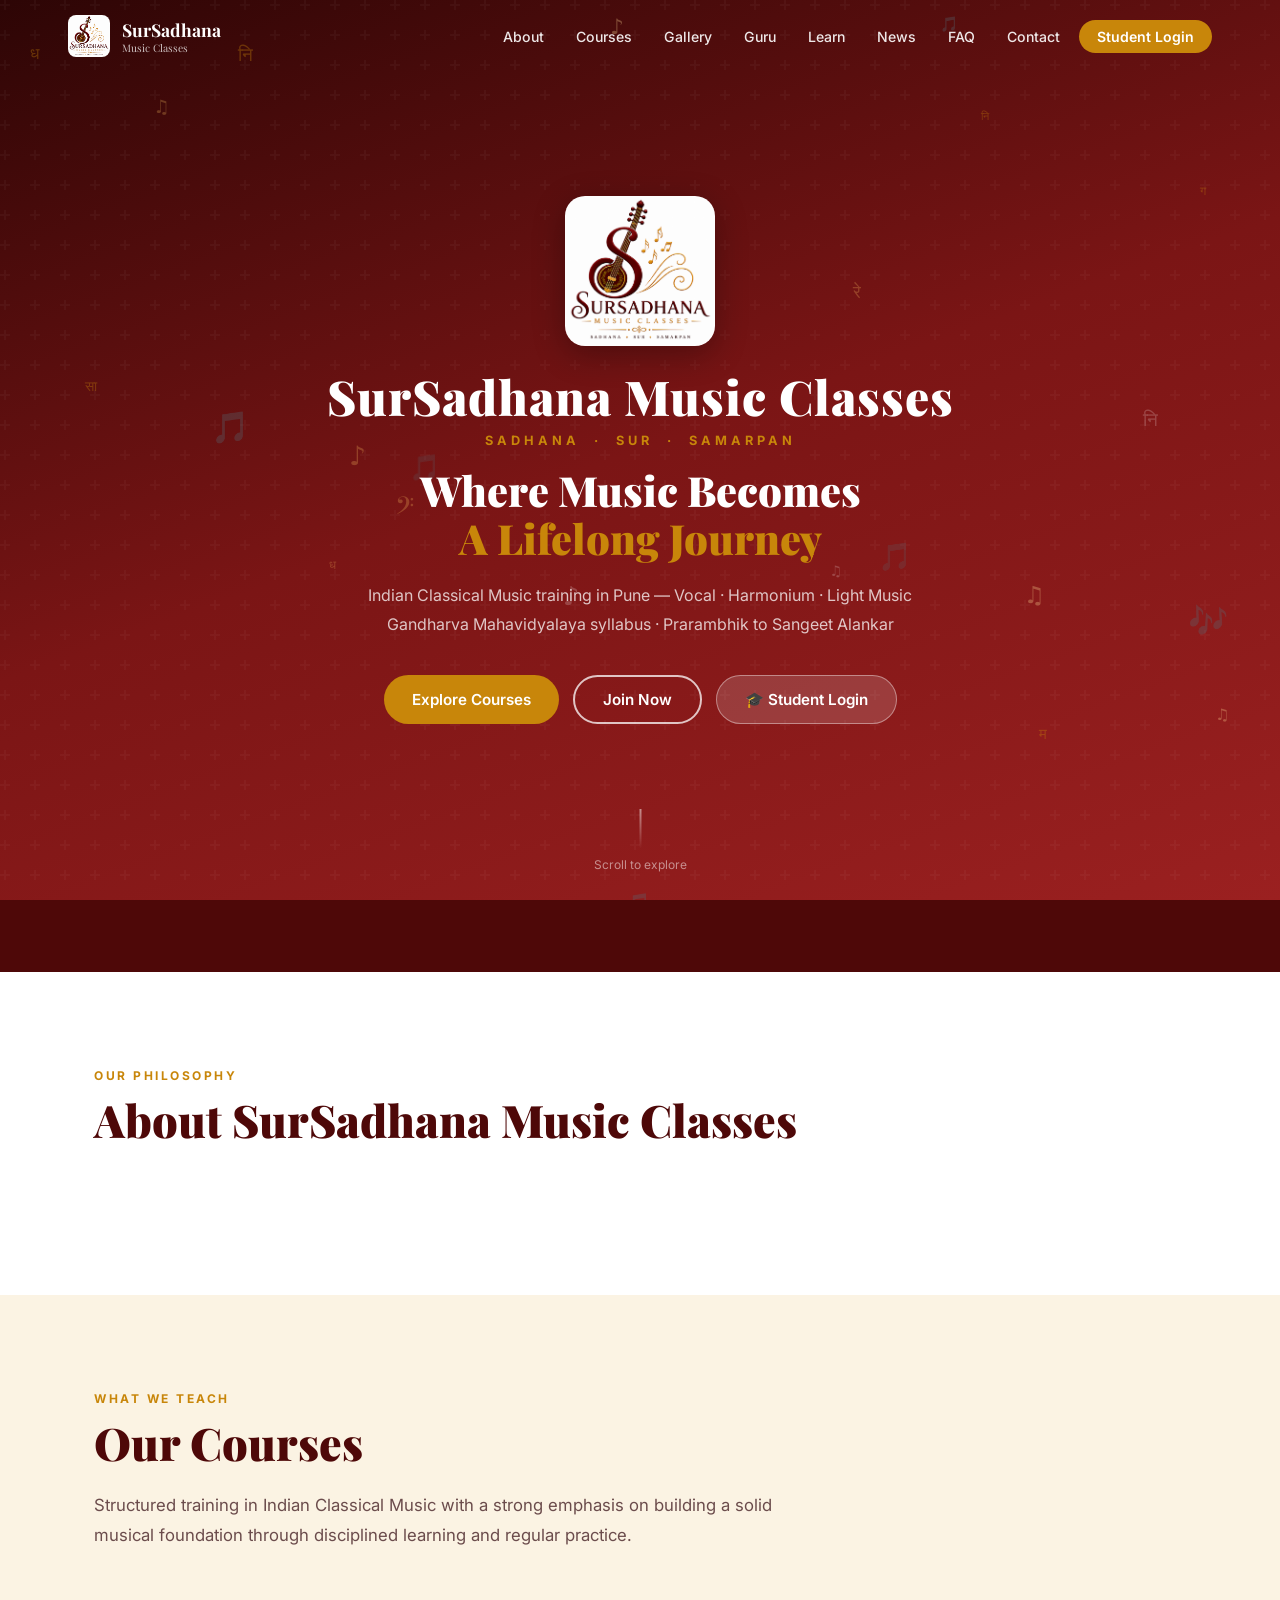
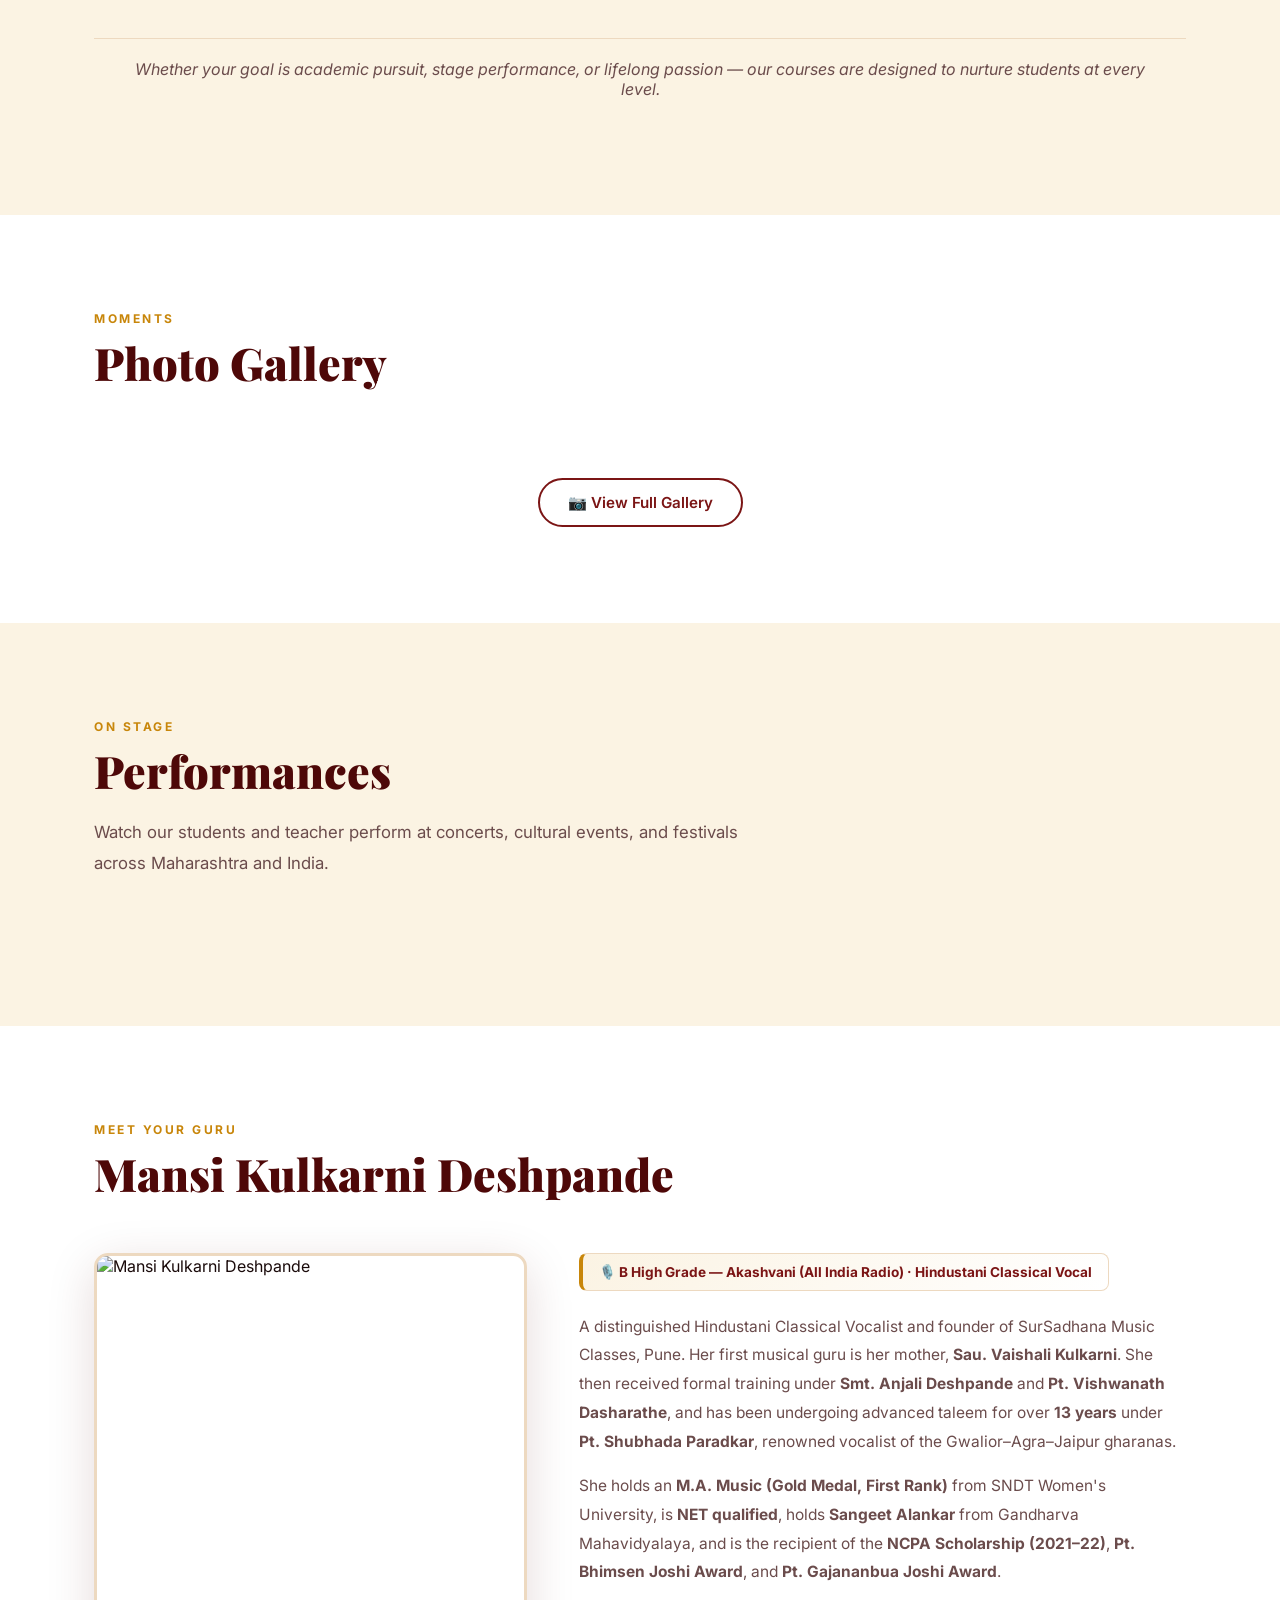
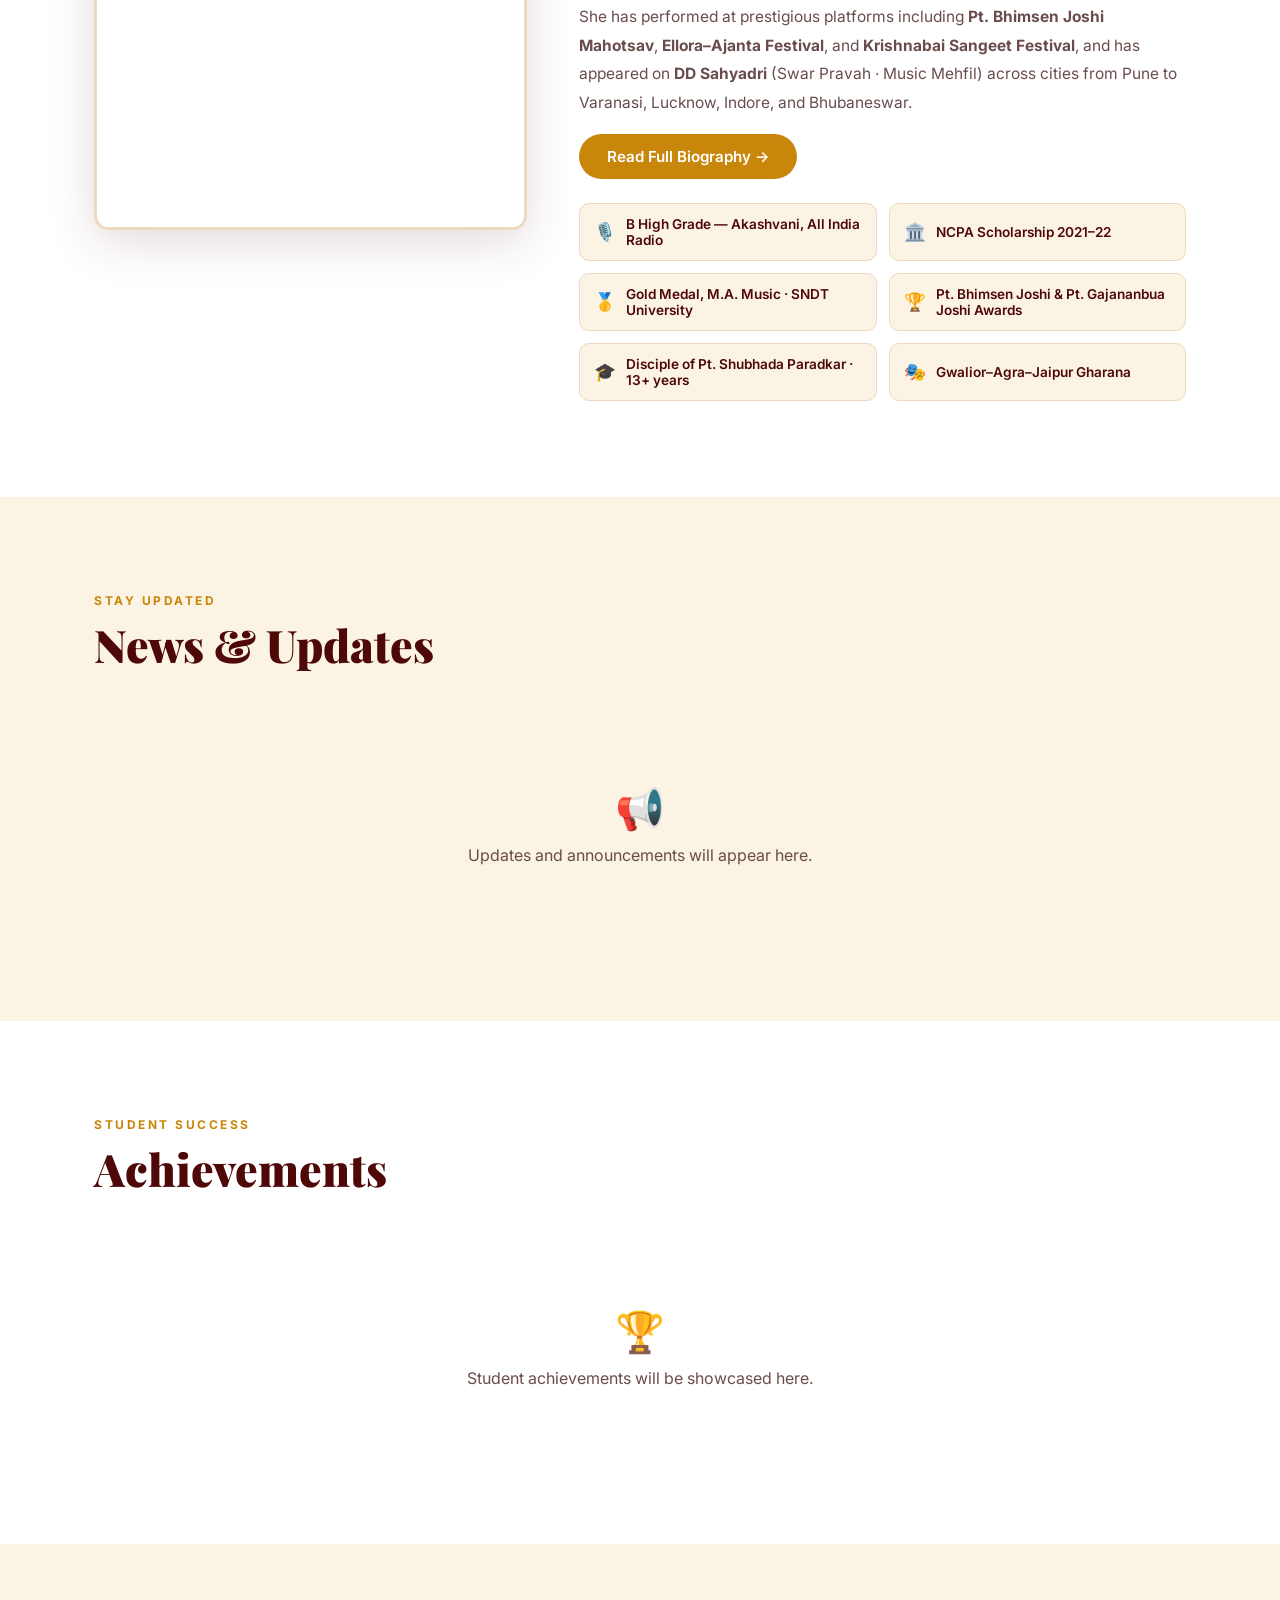
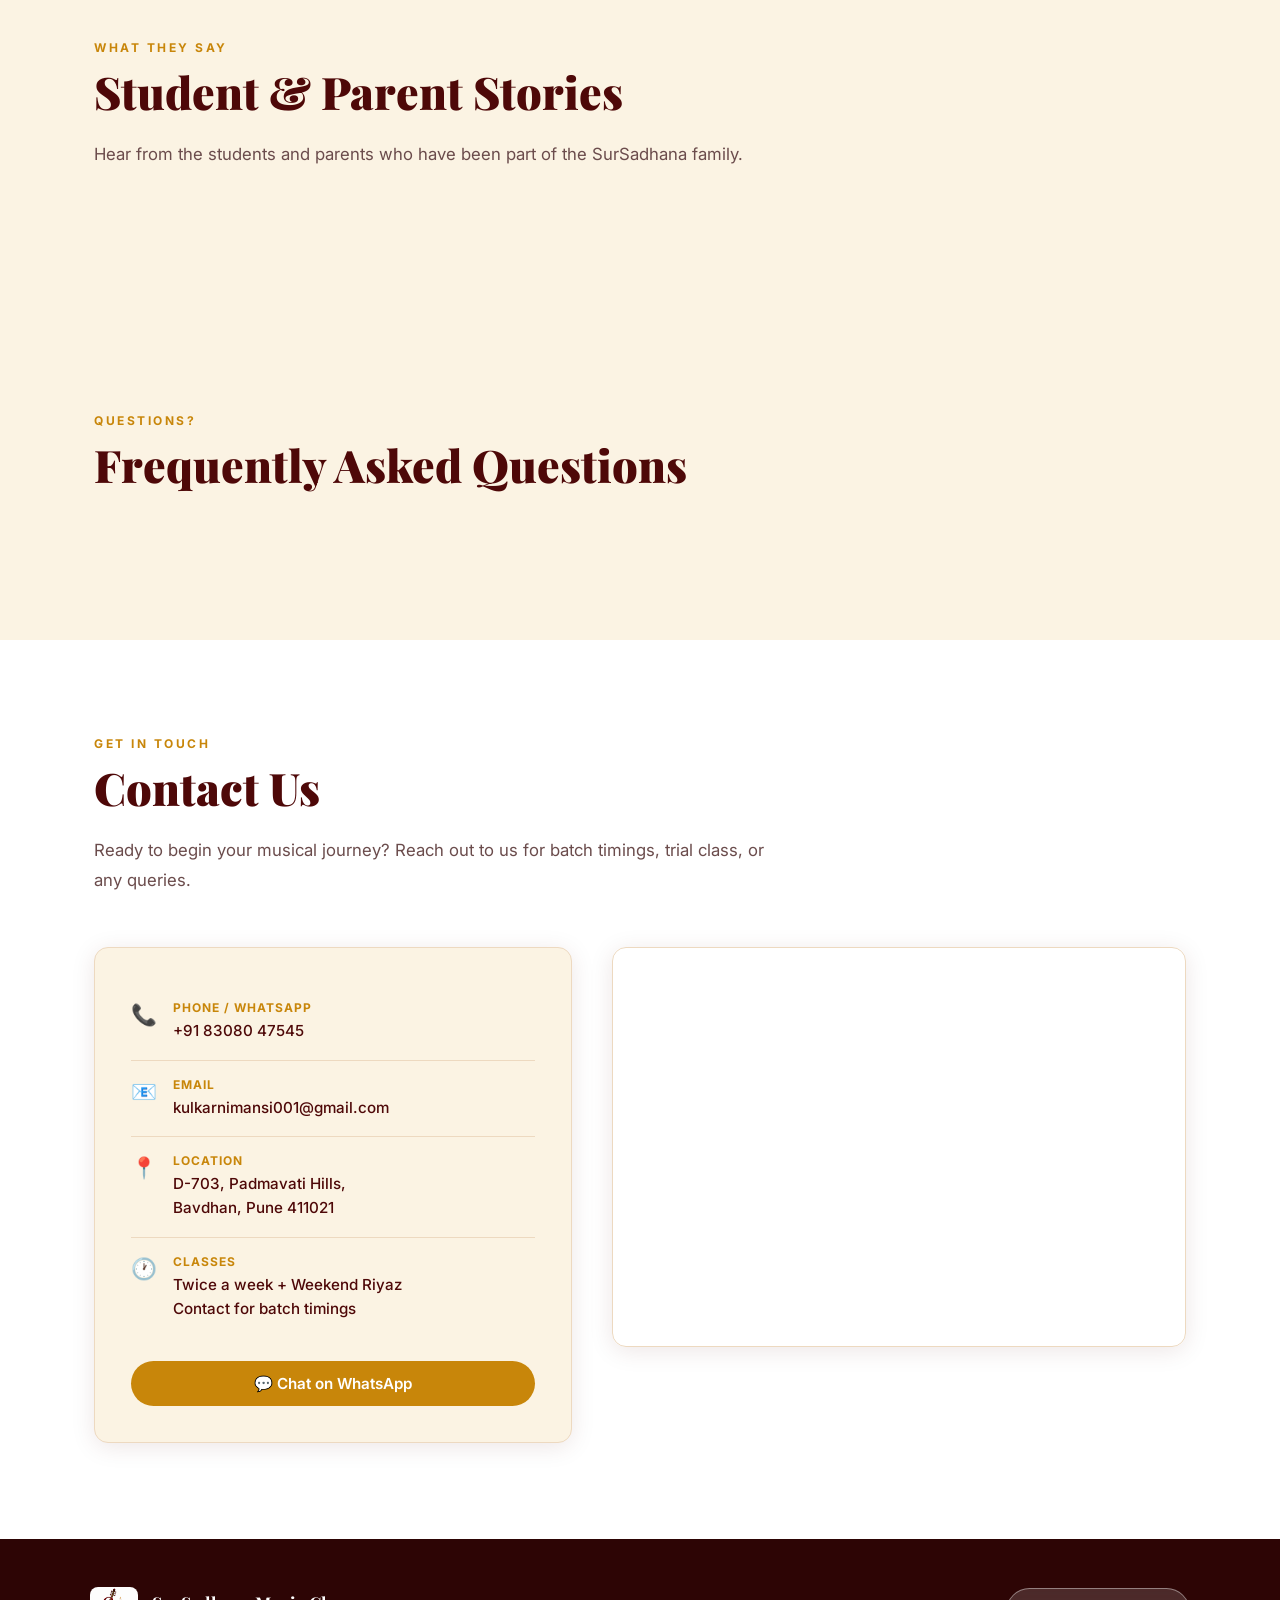
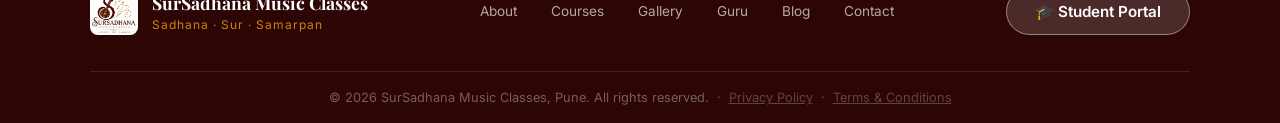
==== index.html @ 1eda3a26 "Add Terms and Conditions page; add Terms link to all page footers Co-Authored-By: Claude Sonnet 4.6 " ====
<!DOCTYPE html>
<html lang="en">
<head>
  <meta charset="UTF-8"/>
  <meta name="viewport" content="width=device-width, initial-scale=1.0"/>
  <title>SurSadhana Music Classes – Indian Classical Music, Pune</title>
  <meta name="description" content="SurSadhana Music Classes – Learn Indian Classical Music in Pune. Vocal, Harmonium, Light Music. Gandharva syllabus. Expert guidance by Mansi Kulkarni Deshpande, Graded Artist of All India Radio."/>
  <meta name="keywords" content="music classes pune, indian classical music, vocal classes pune, harmonium classes, gandharva mahavidyalaya, bavdhan pune, music school pune, classical singing pune"/>
  <link rel="canonical" href="https://sursadhana.co.in/"/>
  <!-- Open Graph -->
  <meta property="og:type"        content="website"/>
  <meta property="og:site_name"   content="SurSadhana Music Classes"/>
  <meta property="og:url"         content="https://sursadhana.co.in/"/>
  <meta property="og:title"       content="SurSadhana Music Classes – Indian Classical Music, Pune"/>
  <meta property="og:description" content="Sadhana · Sur · Samarpan. Learn Indian Classical Music with expert guidance in Pune. Vocal, Harmonium & Light Music. Gandharva syllabus."/>
  <meta property="og:image"       content="https://sursadhana.co.in/images/logo.png"/>
  <meta property="og:image:width"  content="512"/>
  <meta property="og:image:height" content="512"/>
  <!-- Twitter / X -->
  <meta name="twitter:card"        content="summary"/>
  <meta name="twitter:title"       content="SurSadhana Music Classes – Indian Classical Music, Pune"/>
  <meta name="twitter:description" content="Learn Indian Classical Music in Pune with Mansi Kulkarni Deshpande, Graded Artist of All India Radio."/>
  <meta name="twitter:image"       content="https://sursadhana.co.in/images/logo.png"/>
  <!-- Favicon & preload LCP image -->
  <link rel="icon" href="images/logo.png"/>
  <link rel="preload" as="image" href="images/logo.png"/>
  <!-- Fonts -->
  <link rel="preconnect" href="https://fonts.googleapis.com"/>
  <link href="https://fonts.googleapis.com/css2?family=Playfair+Display:ital,wght@0,400;0,700;0,900;1,400&family=Inter:wght@300;400;500;600;700&display=swap" rel="stylesheet"/>
  <link rel="stylesheet" href="css/style.css"/>
  <!-- Structured data: MusicSchool (LocalBusiness) -->
  <script type="application/ld+json">
  {
    "@context": "https://schema.org",
    "@type": "MusicSchool",
    "name": "SurSadhana Music Classes",
    "alternateName": "SurSadhana Academy",
    "description": "Indian Classical Music school in Pune offering Vocal, Harmonium and Light Music training under the Gandharva Mahavidyalaya syllabus.",
    "url": "https://sursadhana.co.in",
    "telephone": "+918308047545",
    "email": "kulkarnimansi001@gmail.com",
    "image": "https://sursadhana.co.in/images/logo.png",
    "logo": "https://sursadhana.co.in/images/logo.png",
    "address": {
      "@type": "PostalAddress",
      "streetAddress": "D-703, Padmavati Hills",
      "addressLocality": "Bavdhan",
      "addressRegion": "Pune",
      "postalCode": "411021",
      "addressCountry": "IN"
    },
    "geo": {
      "@type": "GeoCoordinates",
      "latitude": 18.5114849,
      "longitude": 73.7625259
    },
    "areaServed": { "@type": "City", "name": "Pune" },
    "hasOfferCatalog": {
      "@type": "OfferCatalog",
      "name": "Music Courses",
      "itemListElement": [
        {
          "@type": "Offer",
          "itemOffered": {
            "@type": "Course",
            "name": "Indian Classical Vocal",
            "description": "Vocal training following Gandharva Mahavidyalaya syllabus from Prarambhik to Sangeet Alankar.",
            "provider": { "@type": "MusicSchool", "name": "SurSadhana Music Classes", "url": "https://sursadhana.co.in" }
          }
        },
        {
          "@type": "Offer",
          "itemOffered": {
            "@type": "Course",
            "name": "Harmonium",
            "description": "Harmonium training covering solo performance, accompaniment and Gandharva exam preparation.",
            "provider": { "@type": "MusicSchool", "name": "SurSadhana Music Classes", "url": "https://sursadhana.co.in" }
          }
        },
        {
          "@type": "Offer",
          "itemOffered": {
            "@type": "Course",
            "name": "Marathi & Hindi Light Vocal",
            "description": "Training in Bhavgeet, Natyasangeet, Abhang and Hindi Light Vocal with stage performance skills.",
            "provider": { "@type": "MusicSchool", "name": "SurSadhana Music Classes", "url": "https://sursadhana.co.in" }
          }
        }
      ]
    },
    "founder": {
      "@type": "Person",
      "name": "Mansi Kulkarni Deshpande",
      "jobTitle": "Founder & Music Teacher",
      "description": "Graded Artist of All India Radio, disciple of Pt. Shubhada Tai Paradkar of the Agra-Gwalior Gharana"
    },
    "sameAs": [
      "https://app.sursadhana.co.in",
      "https://www.google.com/maps/place/SurSadhana+Music+Classes+by+Mansi+Swarup/@18.5114849,73.7625259,17z"
    ]
  }
  </script>
  <!-- Structured data: FAQPage -->
  <script type="application/ld+json">
  {
    "@context": "https://schema.org",
    "@type": "FAQPage",
    "mainEntity": [
      {
        "@type": "Question",
        "name": "What courses do you offer?",
        "acceptedAnswer": { "@type": "Answer", "text": "We offer training in Indian Classical Vocal, Harmonium, and Marathi & Hindi Light Vocal for children, students, and adults of all age groups." }
      },
      {
        "@type": "Question",
        "name": "Which examination syllabus do you follow?",
        "acceptedAnswer": { "@type": "Answer", "text": "We follow the syllabus of Akhil Bharatiya Gandharva Mahavidyalaya Mandal, Vashi, preparing students from Prarambhik to Sangeet Alankar examinations." }
      },
      {
        "@type": "Question",
        "name": "What is the minimum age to join?",
        "acceptedAnswer": { "@type": "Answer", "text": "Students 6 years and above are welcome to enroll. We welcome complete beginners as well as students with prior musical training." }
      },
      {
        "@type": "Question",
        "name": "How many classes are conducted each week?",
        "acceptedAnswer": { "@type": "Answer", "text": "Regular classes are conducted twice a week, along with a dedicated Riyaz (practice) session every weekend to strengthen learning and performance skills." }
      },
      {
        "@type": "Question",
        "name": "What are the course fees?",
        "acceptedAnswer": { "@type": "Answer", "text": "Fees start from ₹2,000 per month. The exact fee depends on the course and batch selected. Please contact us for detailed fee information." }
      },
      {
        "@type": "Question",
        "name": "Do you offer online classes?",
        "acceptedAnswer": { "@type": "Answer", "text": "Yes. Both online and offline learning options are available, subject to batch availability." }
      },
      {
        "@type": "Question",
        "name": "Do students get performance opportunities?",
        "acceptedAnswer": { "@type": "Answer", "text": "Yes! Students regularly participate in annual concerts, cultural events, competitions, examinations, workshops, and other stage performances throughout the year." }
      }
    ]
  }
  </script>
</head>
<body>

<!-- ── NAVBAR ─────────────────────────────────────────────────────── -->
<nav class="navbar" id="navbar">
  <div class="nav-inner">
    <a href="#" class="nav-logo">
      <img src="images/logo.png" alt="SurSadhana Music Classes"/>
      <span>SurSadhana<br><small>Music Classes</small></span>
    </a>
    <button class="nav-hamburger" id="hamburger" aria-label="Menu">☰</button>
    <ul class="nav-links" id="navLinks">
      <li><a href="#about">About</a></li>
      <li><a href="#courses">Courses</a></li>
      <li><a href="gallery.html">Gallery</a></li>
      <li><a href="guru.html">Guru</a></li>
      <li><a href="blog.html">Learn</a></li>
      <li><a href="#news">News</a></li>
      <li><a href="#faq">FAQ</a></li>
      <li><a href="#contact">Contact</a></li>
      <li><a href="https://app.sursadhana.co.in" class="btn-portal" target="_blank">Student Login</a></li>
    </ul>
  </div>
</nav>

<!-- ── HERO ───────────────────────────────────────────────────────── -->
<section class="hero" id="home">
  <div class="hero-notes" id="heroNotes"></div>
  <div class="hero-content">
    <img src="images/logo.png" alt="SurSadhana Music Classes" class="hero-logo animate-fade-up"/>
    <div class="hero-school-name animate-fade-up">SurSadhana Music Classes</div>
    <div class="hero-tagline animate-fade-up delay-1">Sadhana &nbsp;·&nbsp; Sur &nbsp;·&nbsp; Samarpan</div>
    <h1 class="hero-title animate-fade-up delay-2">
      Where Music Becomes<br><span class="gold">A Lifelong Journey</span>
    </h1>
    <p class="hero-sub animate-fade-up delay-3">
      Indian Classical Music training in Pune — Vocal · Harmonium · Light Music<br>
      Gandharva Mahavidyalaya syllabus · Prarambhik to Sangeet Alankar
    </p>
    <div class="hero-btns animate-fade-up delay-4">
      <a href="#courses" class="btn btn-gold">Explore Courses</a>
      <a href="#contact" class="btn btn-outline-light">Join Now</a>
      <a href="https://app.sursadhana.co.in" class="btn btn-ghost" target="_blank">🎓 Student Login</a>
    </div>
  </div>
  <div class="hero-scroll-hint">
    <span></span>
    <p>Scroll to explore</p>
  </div>
</section>

<!-- ── STATS ──────────────────────────────────────────────────────── -->
<section class="stats-bar">
  <div class="stats-inner" id="statsInner">
    <!-- Loaded from Firestore website_settings/main -->
  </div>
</section>

<!-- ── ABOUT ──────────────────────────────────────────────────────── -->
<section class="section" id="about">
  <div class="container">
    <div class="section-label animate-on-scroll" id="idx-about-label">Our Philosophy</div>
    <h2 class="section-title animate-on-scroll" id="idx-about-title">About SurSadhana Music Classes</h2>
    <p class="section-intro animate-on-scroll" id="aboutIntro">
      <!-- Loaded from Firestore website_about/main -->
    </p>
    <div class="pillars" id="aboutPillars">
      <!-- Loaded from Firestore website_about/main -->
    </div>
  </div>
</section>

<!-- ── COURSES ─────────────────────────────────────────────────────── -->
<section class="section section-alt" id="courses">
  <div class="container">
    <div class="section-label animate-on-scroll" id="idx-courses-label">What We Teach</div>
    <h2 class="section-title animate-on-scroll" id="idx-courses-title">Our Courses</h2>
    <p class="section-intro animate-on-scroll" id="idx-courses-intro">
      Structured training in Indian Classical Music with a strong emphasis on building a solid musical foundation through disciplined learning and regular practice.
    </p>
    <div class="courses-grid" id="coursesGrid">
      <!-- Loaded from Firestore website_courses -->
    </div>
    <div class="courses-note animate-on-scroll" id="idx-courses-note">
      Whether your goal is academic pursuit, stage performance, or lifelong passion — our courses are designed to nurture students at every level.
    </div>
  </div>
</section>

<!-- ── GALLERY ─────────────────────────────────────────────────────── -->
<section class="section" id="gallery">
  <div class="container">
    <div class="section-label animate-on-scroll" id="idx-gallery-label">Moments</div>
    <h2 class="section-title animate-on-scroll" id="idx-gallery-title">Photo Gallery</h2>
    <div class="gallery-grid" id="galleryGrid">
      <!-- Loaded dynamically from Firestore via cms.js -->
    </div>
    <div class="gallery-more animate-on-scroll" id="galleryMore" style="display:none">
      <button class="btn btn-outline" onclick="loadMoreGallery()">Load More Photos</button>
    </div>
    <div style="text-align:center;margin-top:36px" class="animate-on-scroll">
      <a href="gallery.html" class="btn btn-outline">📷 View Full Gallery</a>
    </div>
  </div>
</section>

<!-- Lightbox -->
<div class="lightbox" id="lightbox" onclick="closeLightbox()">
  <button class="lightbox-close" onclick="closeLightbox()">✕</button>
  <button class="lightbox-nav lightbox-prev" onclick="event.stopPropagation();lbNav(-1)">&#8249;</button>
  <img id="lightboxImg" src="" alt="" onclick="event.stopPropagation()"/>
  <button class="lightbox-nav lightbox-next" onclick="event.stopPropagation();lbNav(1)">&#8250;</button>
</div>

<!-- ── PERFORMANCES ────────────────────────────────────────────────── -->
<section class="section section-alt" id="performances">
  <div class="container">
    <div class="section-label animate-on-scroll" id="idx-perf-label">On Stage</div>
    <h2 class="section-title animate-on-scroll" id="idx-perf-title">Performances</h2>
    <p class="section-intro animate-on-scroll" id="idx-perf-intro">Watch our students and teacher perform at concerts, cultural events, and festivals across Maharashtra and India.</p>
    <div class="videos-grid" id="videosGrid">
      <!-- Loaded dynamically from Firestore via cms.js -->
    </div>
  </div>
</section>

<!-- ── TEACHER ─────────────────────────────────────────────────────── -->
<section class="section" id="teacher">
  <div class="container">
    <div class="section-label animate-on-scroll" id="idx-teacher-label">Meet Your Guru</div>
    <h2 class="section-title animate-on-scroll" id="teacherName">Mansi Kulkarni Deshpande</h2>
    <div class="teacher-layout">
      <div class="teacher-photos animate-on-scroll">
        <div class="teacher-photo-main">
          <img src="images/teacher/teacher1.jpg" alt="Mansi Kulkarni Deshpande" id="teacherMainImg"/>
        </div>
        <div class="teacher-photo-thumbs" id="teacherThumbs">
          <!-- Loaded dynamically from Firestore via cms.js -->
        </div>
      </div>
      <div class="teacher-bio animate-on-scroll delay-1">
        <div class="teacher-badge" id="teacherBadge">🎙️ B High Grade — Akashvani (All India Radio) · Hindustani Classical Vocal</div>
        <p id="teacherBio1">A distinguished Hindustani Classical Vocalist and founder of SurSadhana Music Classes, Pune. Her first musical guru is her mother, <strong>Sau. Vaishali Kulkarni</strong>. She then received formal training under <strong>Smt. Anjali Deshpande</strong> and <strong>Pt. Vishwanath Dasharathe</strong>, and has been undergoing advanced taleem for over <strong>13 years</strong> under <strong>Pt. Shubhada Paradkar</strong>, renowned vocalist of the Gwalior–Agra–Jaipur gharanas.</p>
        <p id="teacherBio2">She holds an <strong>M.A. Music (Gold Medal, First Rank)</strong> from SNDT Women's University, is <strong>NET qualified</strong>, holds <strong>Sangeet Alankar</strong> from Gandharva Mahavidyalaya, and is the recipient of the <strong>NCPA Scholarship (2021–22)</strong>, <strong>Pt. Bhimsen Joshi Award</strong>, and <strong>Pt. Gajananbua Joshi Award</strong>.</p>
        <p id="teacherBio3">She has performed at prestigious platforms including <strong>Pt. Bhimsen Joshi Mahotsav</strong>, <strong>Ellora–Ajanta Festival</strong>, and <strong>Krishnabai Sangeet Festival</strong>, and has appeared on <strong>DD Sahyadri</strong> (Swar Pravah · Music Mehfil) across cities from Pune to Varanasi, Lucknow, Indore, and Bhubaneswar.</p>
        <div style="margin-bottom:20px">
          <a href="guru.html" class="btn btn-gold">Read Full Biography →</a>
        </div>
        <div class="teacher-highlights" id="teacherHighlights">
          <div class="highlight-item">
            <span class="highlight-icon">🎙️</span>
            <span>B High Grade — Akashvani, All India Radio</span>
          </div>
          <div class="highlight-item">
            <span class="highlight-icon">🏛️</span>
            <span>NCPA Scholarship 2021–22</span>
          </div>
          <div class="highlight-item">
            <span class="highlight-icon">🥇</span>
            <span>Gold Medal, M.A. Music · SNDT University</span>
          </div>
          <div class="highlight-item">
            <span class="highlight-icon">🏆</span>
            <span>Pt. Bhimsen Joshi &amp; Pt. Gajananbua Joshi Awards</span>
          </div>
          <div class="highlight-item">
            <span class="highlight-icon">🎓</span>
            <span>Disciple of Pt. Shubhada Paradkar · 13+ years</span>
          </div>
          <div class="highlight-item">
            <span class="highlight-icon">🎭</span>
            <span>Gwalior–Agra–Jaipur Gharana</span>
          </div>
        </div>
      </div>
    </div>
  </div>
</section>

<!-- ── NEWS & UPDATES ─────────────────────────────────────────────── -->
<section class="section section-alt" id="news">
  <div class="container">
    <div class="section-label animate-on-scroll" id="idx-news-label">Stay Updated</div>
    <h2 class="section-title animate-on-scroll" id="idx-news-title">News & Updates</h2>
    <div class="news-grid" id="newsGrid">
      <div class="news-empty" id="newsEmpty">
        <span>📢</span>
        <p>Updates and announcements will appear here.</p>
      </div>
    </div>
  </div>
</section>

<!-- ── ACHIEVEMENTS ───────────────────────────────────────────────── -->
<section class="section" id="achievements">
  <div class="container">
    <div class="section-label animate-on-scroll" id="idx-achieve-label">Student Success</div>
    <h2 class="section-title animate-on-scroll" id="idx-achieve-title">Achievements</h2>
    <div class="achievements-grid" id="achievementsGrid">
      <div class="news-empty" id="achievementsEmpty">
        <span>🏆</span>
        <p>Student achievements will be showcased here.</p>
      </div>
    </div>
  </div>
</section>

<!-- ── TESTIMONIALS ───────────────────────────────────────────────── -->
<section class="section section-alt" id="testimonials">
  <div class="container">
    <div class="section-label animate-on-scroll" id="idx-testimonials-label">What They Say</div>
    <h2 class="section-title animate-on-scroll" id="idx-testimonials-title">Student &amp; Parent Stories</h2>
    <p class="section-intro animate-on-scroll" id="idx-testimonials-intro">
      Hear from the students and parents who have been part of the SurSadhana family.
    </p>
    <div class="testimonials-grid" id="testimonialsGrid">
      <!-- Loaded from Firestore website_testimonials -->
    </div>
  </div>
</section>

<!-- ── FAQ ────────────────────────────────────────────────────────── -->
<section class="section section-alt" id="faq">
  <div class="container">
    <div class="section-label animate-on-scroll" id="idx-faq-label">Questions?</div>
    <h2 class="section-title animate-on-scroll" id="idx-faq-title">Frequently Asked Questions</h2>
    <div class="faq-list animate-on-scroll" id="faqList">
      <!-- Loaded from Firestore website_faq -->
    </div>
  </div>
</section>

<!-- ── CONTACT ─────────────────────────────────────────────────────── -->
<section class="section" id="contact">
  <div class="container">
    <div class="section-label animate-on-scroll" id="idx-contact-label">Get In Touch</div>
    <h2 class="section-title animate-on-scroll" id="idx-contact-title">Contact Us</h2>
    <p class="section-intro animate-on-scroll" id="idx-contact-intro">Ready to begin your musical journey? Reach out to us for batch timings, trial class, or any queries.</p>
    <div class="contact-layout">
      <div class="contact-info animate-on-scroll">
        <div class="contact-card">
          <div class="contact-item">
            <span class="contact-icon">📞</span>
            <div>
              <div class="contact-label">Phone / WhatsApp</div>
              <a href="tel:+918308047545" class="contact-value" id="contactPhoneLink"><span id="contactPhone">+91 83080 47545</span></a>
            </div>
          </div>
          <div class="contact-item">
            <span class="contact-icon">📧</span>
            <div>
              <div class="contact-label">Email</div>
              <a href="mailto:kulkarnimansi001@gmail.com" class="contact-value" id="contactEmailLink"><span id="contactEmail">kulkarnimansi001@gmail.com</span></a>
            </div>
          </div>
          <div class="contact-item">
            <span class="contact-icon">📍</span>
            <div>
              <div class="contact-label">Location</div>
              <div class="contact-value" id="contactAddress">D-703, Padmavati Hills,<br>Bavdhan, Pune 411021</div>
            </div>
          </div>
          <div class="contact-item">
            <span class="contact-icon">🕐</span>
            <div>
              <div class="contact-label">Classes</div>
              <div class="contact-value"><span id="contactSchedule">Twice a week + Weekend Riyaz</span><br><span id="contactScheduleNote">Contact for batch timings</span></div>
            </div>
          </div>
          <a href="https://wa.me/918308047545?text=Hello%2C%20I%20would%20like%20to%20know%20more%20about%20SurSadhana%20Academy." class="btn btn-gold whatsapp-btn" target="_blank" id="whatsappBtn">
            💬 Chat on WhatsApp
          </a>
        </div>
      </div>
      <div class="contact-map animate-on-scroll delay-1">
        <iframe
          src="https://maps.google.com/maps?q=SurSadhana+Music+Class,+Padmavati+Hills+Society,+Bavdhan,+Pune+411021&t=&z=16&ie=UTF8&iwloc=&output=embed"
          width="100%" height="100%" style="border:0;" allowfullscreen loading="lazy"
          referrerpolicy="no-referrer-when-downgrade" title="SurSadhana Music Classes Location">
        </iframe>
      </div>
    </div>
  </div>
</section>

<!-- ── FOOTER ──────────────────────────────────────────────────────── -->
<footer class="footer">
  <div class="footer-inner">
    <div class="footer-brand">
      <img src="images/logo.png" alt="SurSadhana Music Classes"/>
      <div>
        <div class="footer-name">SurSadhana Music Classes</div>
        <div class="footer-tag">Sadhana · Sur · Samarpan</div>
      </div>
    </div>
    <div class="footer-links">
      <a href="#about">About</a>
      <a href="#courses">Courses</a>
      <a href="gallery.html">Gallery</a>
      <a href="guru.html">Guru</a>
      <a href="blog.html">Blog</a>
      <a href="#contact">Contact</a>
    </div>
    <div class="footer-portal">
      <a href="https://app.sursadhana.co.in" class="btn btn-ghost" target="_blank">🎓 Student Portal</a>
    </div>
  </div>
  <div class="footer-bottom">
    © 2026 SurSadhana Music Classes, Pune. All rights reserved.
    &nbsp;·&nbsp; <a href="privacy-policy.html" style="color:inherit;opacity:.7;text-decoration:underline">Privacy Policy</a>
    &nbsp;·&nbsp; <a href="terms.html" style="color:inherit;opacity:.7;text-decoration:underline">Terms &amp; Conditions</a>
  </div>
</footer>

<!-- Back to top -->
<button class="back-to-top" id="backToTop" onclick="window.scrollTo({top:0,behavior:'smooth'})">↑</button>

<script src="js/main.js"></script>
<script type="module" src="js/cms.js"></script>
</body>
</html>
---- css/style.css ----
/* ── RESET & BASE ─────────────────────────────────────────────────── */
*, *::before, *::after { box-sizing: border-box; margin: 0; padding: 0; }

:root {
  --maroon:      #7B1515;
  --maroon-dark: #4E0808;
  --maroon-deep: #2D0505;
  --gold:        #C8860A;
  --gold-light:  #E8A020;
  --cream:       #FBF3E3;
  --cream-dark:  #F5E8D0;
  --white:       #FFFFFF;
  --text:        #1A0A0A;
  --text-muted:  #6B4C4C;
  --border:      #EDD9C0;
  --radius:      14px;
  --shadow:      0 4px 24px rgba(78,8,8,.10);
  --shadow-lg:   0 12px 48px rgba(78,8,8,.15);
  --nav-h:       72px;
  --font-display: 'Playfair Display', Georgia, serif;
  --font-body:   'Inter', system-ui, sans-serif;
}

html { scroll-behavior: smooth; font-size: 16px; }

body {
  font-family: var(--font-body);
  background: var(--white);
  color: var(--text);
  overflow-x: hidden;
}

img { max-width: 100%; display: block; }
a  { text-decoration: none; color: inherit; }

/* ── UTILITY ──────────────────────────────────────────────────────── */
.gold       { color: var(--gold); }
.container  { max-width: 1140px; margin: 0 auto; padding: 0 24px; }
.section    { padding: 96px 0; }
.section-alt{ background: var(--cream); }

.section-label {
  font-size: .75rem; font-weight: 700; letter-spacing: 2.5px;
  text-transform: uppercase; color: var(--gold);
  margin-bottom: 10px;
}
.section-title {
  font-family: var(--font-display);
  font-size: clamp(1.8rem, 4vw, 2.8rem);
  font-weight: 900; color: var(--maroon-dark);
  line-height: 1.2; margin-bottom: 20px;
}
.section-intro {
  font-size: 1.05rem; color: var(--text-muted);
  line-height: 1.8; max-width: 700px;
  margin-bottom: 52px;
}

/* ── BUTTONS ──────────────────────────────────────────────────────── */
.btn {
  display: inline-flex; align-items: center; gap: 8px;
  padding: 13px 28px; border-radius: 50px;
  font-weight: 600; font-size: .95rem;
  transition: all .25s; cursor: pointer; border: none;
  white-space: nowrap;
}
.btn-gold    { background: var(--gold); color: #fff; }
.btn-gold:hover { background: var(--gold-light); transform: translateY(-2px); box-shadow: 0 6px 20px rgba(200,134,10,.35); }
.btn-outline { background: transparent; color: var(--maroon); border: 2px solid var(--maroon); }
.btn-outline:hover { background: var(--maroon); color: #fff; transform: translateY(-2px); }
.btn-ghost   { background: rgba(255,255,255,.15); color: #fff; border: 1.5px solid rgba(255,255,255,.4); backdrop-filter: blur(8px); }
.btn-ghost:hover { background: rgba(255,255,255,.25); transform: translateY(-2px); }
.btn-outline-light { background: transparent; color: #fff; border: 2px solid rgba(255,255,255,.75); }
.btn-outline-light:hover { background: #fff; color: var(--maroon); transform: translateY(-2px); }

/* ── ANIMATIONS ───────────────────────────────────────────────────── */
@keyframes fadeUp   { from { opacity:0; transform:translateY(30px); } to { opacity:1; transform:translateY(0); } }
@keyframes fadeIn   { from { opacity:0; } to { opacity:1; } }
@keyframes floatNote{ 0%,100%{ transform:translateY(0) rotate(0deg); opacity:.6; } 50%{ transform:translateY(-30px) rotate(10deg); opacity:1; } }
@keyframes pulse    { 0%,100%{ transform:scale(1); } 50%{ transform:scale(1.05); } }
@keyframes scrollBounce { 0%,100%{ transform:translateX(-50%) translateY(0); } 50%{ transform:translateX(-50%) translateY(8px); } }

.animate-fade-up { opacity: 0; animation: fadeUp .8s ease forwards; }
.delay-1 { animation-delay: .15s; }
.delay-2 { animation-delay: .3s; }
.delay-3 { animation-delay: .45s; }
.delay-4 { animation-delay: .6s; }

.animate-on-scroll {
  opacity: 0; transform: translateY(28px);
  transition: opacity .7s ease, transform .7s ease;
}
.animate-on-scroll.visible {
  opacity: 1; transform: translateY(0);
}
.animate-on-scroll.delay-1.visible { transition-delay: .12s; }
.animate-on-scroll.delay-2.visible { transition-delay: .24s; }

/* ── NAVBAR ───────────────────────────────────────────────────────── */
.navbar {
  position: fixed; top: 0; left: 0; right: 0;
  height: var(--nav-h); z-index: 1000;
  background: transparent;
  transition: background .35s, box-shadow .35s;
}
.navbar.scrolled {
  background: rgba(255,255,255,.97);
  box-shadow: 0 2px 16px rgba(78,8,8,.10);
  backdrop-filter: blur(12px);
}
.nav-inner {
  max-width: 1200px; margin: 0 auto;
  height: 100%; padding: 0 28px;
  display: flex; align-items: center; justify-content: space-between;
}
.nav-logo {
  display: flex; align-items: center; gap: 12px;
  font-family: var(--font-display); font-size: 1.1rem;
  font-weight: 700; color: var(--white);
  transition: color .3s;
}
.navbar.scrolled .nav-logo { color: var(--maroon-dark); }
.nav-logo img { width: 42px; height: 42px; object-fit: contain; border-radius: 8px; }
.nav-logo small { font-size: .65rem; font-weight: 400; opacity: .75; display: block; }

.nav-links {
  display: flex; align-items: center; gap: 6px; list-style: none;
}
.nav-links a {
  padding: 7px 13px; border-radius: 8px;
  font-size: .88rem; font-weight: 500;
  color: rgba(255,255,255,.9);
  transition: all .2s;
}
.navbar.scrolled .nav-links a { color: var(--text-muted); }
.nav-links a:hover { color: var(--gold); background: rgba(200,134,10,.08); }
.btn-portal {
  background: var(--gold) !important; color: #fff !important;
  border-radius: 50px !important; padding: 8px 18px !important;
  font-weight: 600 !important;
}
.btn-portal:hover { background: var(--gold-light) !important; transform: translateY(-1px); }

.nav-hamburger {
  display: none; background: none; border: none;
  font-size: 1.5rem; cursor: pointer;
  color: var(--white); transition: color .3s;
}
.navbar.scrolled .nav-hamburger { color: var(--maroon); }

/* ── HERO ─────────────────────────────────────────────────────────── */
.hero {
  min-height: 100vh;
  background: linear-gradient(160deg, var(--maroon-deep) 0%, var(--maroon) 50%, #9B2020 100%);
  display: flex; flex-direction: column;
  align-items: center; justify-content: center;
  text-align: center; position: relative;
  overflow: hidden; padding: 100px 24px 80px;
}
.hero::before {
  content: '';
  position: absolute; inset: 0;
  background: url("data:image/svg+xml,%3Csvg width='60' height='60' viewBox='0 0 60 60' xmlns='http://www.w3.org/2000/svg'%3E%3Cg fill='none' fill-rule='evenodd'%3E%3Cg fill='%23ffffff' fill-opacity='0.03'%3E%3Cpath d='M36 34v-4h-2v4h-4v2h4v4h2v-4h4v-2h-4zm0-30V0h-2v4h-4v2h4v4h2V6h4V4h-4zM6 34v-4H4v4H0v2h4v4h2v-4h4v-2H6zM6 4V0H4v4H0v2h4v4h2V6h4V4H6z'/%3E%3C/g%3E%3C/g%3E%3C/svg%3E");
}
.hero-notes {
  position: absolute; inset: 0; pointer-events: none; overflow: hidden;
}
.music-note {
  position: absolute; font-size: 1.5rem;
  animation: floatNote linear infinite;
  opacity: .5; user-select: none;
}
.hero-content { position: relative; z-index: 1; max-width: 800px; }
.hero-logo {
  width: 150px; height: 150px; object-fit: contain;
  border-radius: 20px; margin: 0 auto 24px;
  box-shadow: 0 8px 32px rgba(0,0,0,.3);
}
.hero-school-name {
  font-family: var(--font-display);
  font-size: clamp(1.8rem, 4.5vw, 3rem);
  font-weight: 900; color: #fff;
  letter-spacing: 1px; margin-bottom: 10px; line-height: 1.1;
}
.hero-tagline {
  font-size: .8rem; font-weight: 700; letter-spacing: 4px;
  text-transform: uppercase; color: var(--gold);
  margin-bottom: 18px;
}
.hero-title {
  font-family: var(--font-display);
  font-size: clamp(1.5rem, 4vw, 2.6rem);
  font-weight: 900; color: #fff;
  line-height: 1.15; margin-bottom: 20px;
}
.hero-sub {
  font-size: 1rem; color: rgba(255,255,255,.75);
  line-height: 1.8; margin-bottom: 36px;
}
.hero-btns { display: flex; gap: 14px; justify-content: center; flex-wrap: wrap; }

.hero-scroll-hint {
  position: absolute; bottom: 28px; left: 50%; transform: translateX(-50%);
  display: flex; flex-direction: column; align-items: center; gap: 8px;
  color: rgba(255,255,255,.5); font-size: .75rem; z-index: 1;
}
.hero-scroll-hint span {
  display: block; width: 2px; height: 40px;
  background: linear-gradient(to bottom, rgba(255,255,255,.5), transparent);
  animation: scrollBounce 1.5s ease-in-out infinite;
}

/* ── STATS BAR ────────────────────────────────────────────────────── */
.stats-bar {
  background: var(--maroon-dark);
  padding: 36px 24px;
}
.stats-inner {
  max-width: 860px; margin: 0 auto;
  display: flex; align-items: center; justify-content: space-around;
  flex-wrap: wrap; gap: 24px;
}
.stat-item { text-align: center; }
.stat-num  { font-family: var(--font-display); font-size: 2.4rem; font-weight: 900; color: var(--gold); }
.stat-suffix{ font-size: 1.4rem; color: var(--gold); font-weight: 700; }
.stat-label { font-size: .78rem; color: rgba(255,255,255,.65); margin-top: 4px; font-weight: 500; letter-spacing: .5px; }
.stat-divider { width: 1px; height: 50px; background: rgba(255,255,255,.15); }

/* ── ABOUT / PILLARS ──────────────────────────────────────────────── */
.pillars {
  display: grid; grid-template-columns: repeat(auto-fit, minmax(260px, 1fr));
  gap: 28px; margin-top: 52px;
}
.pillar {
  background: var(--white); border-radius: var(--radius);
  padding: 36px 28px; text-align: center;
  border: 1px solid var(--border);
  box-shadow: var(--shadow);
  transition: transform .3s, box-shadow .3s;
}
.pillar:hover { transform: translateY(-6px); box-shadow: var(--shadow-lg); }
.pillar-icon { font-size: 2.5rem; margin-bottom: 16px; }
.pillar h3 {
  font-family: var(--font-display); font-size: 1.4rem;
  color: var(--maroon); margin-bottom: 12px;
}
.pillar p { font-size: .93rem; color: var(--text-muted); line-height: 1.75; }

/* ── COURSES ──────────────────────────────────────────────────────── */
.courses-grid {
  display: grid; grid-template-columns: repeat(auto-fit, minmax(300px, 1fr));
  gap: 28px; margin-top: 52px;
}
.course-card {
  background: var(--white); border-radius: var(--radius);
  padding: 36px 28px; border: 1px solid var(--border);
  box-shadow: var(--shadow);
  border-top: 4px solid var(--gold);
  transition: transform .3s, box-shadow .3s;
}
.course-card:hover { transform: translateY(-6px); box-shadow: var(--shadow-lg); }
.course-icon { font-size: 2.4rem; margin-bottom: 14px; }
.course-card h3 {
  font-family: var(--font-display); font-size: 1.3rem;
  color: var(--maroon-dark); margin-bottom: 10px;
}
.course-badge {
  display: inline-block; background: var(--cream);
  color: var(--gold); font-size: .72rem; font-weight: 700;
  letter-spacing: 1px; text-transform: uppercase;
  padding: 4px 12px; border-radius: 50px;
  border: 1px solid var(--border); margin-bottom: 14px;
}
.course-card p { font-size: .92rem; color: var(--text-muted); line-height: 1.7; margin-bottom: 16px; }
.course-topics { padding-left: 18px; }
.course-topics li { font-size: .88rem; color: var(--text-muted); margin-bottom: 6px; line-height: 1.5; }
.course-topics li::marker { color: var(--gold); }
.courses-note {
  margin-top: 36px; text-align: center;
  font-size: 1rem; color: var(--text-muted);
  font-style: italic; padding: 20px;
  border-top: 1px solid var(--border);
}

/* ── GALLERY ──────────────────────────────────────────────────────── */
.gallery-grid {
  display: grid;
  grid-template-columns: repeat(auto-fill, minmax(240px, 1fr));
  gap: 16px; margin-top: 52px;
}
.gallery-item {
  position: relative; border-radius: var(--radius);
  overflow: hidden; cursor: pointer;
  aspect-ratio: 4/3;
  box-shadow: var(--shadow);
}
.gallery-item img {
  width: 100%; height: 100%; object-fit: cover;
  transition: transform .4s ease;
}
.gallery-item:hover img { transform: scale(1.07); }
.gallery-overlay {
  position: absolute; inset: 0;
  background: rgba(78,8,8,.55);
  display: flex; align-items: center; justify-content: center;
  opacity: 0; transition: opacity .3s;
}
.gallery-item:hover .gallery-overlay { opacity: 1; }
.gallery-overlay span {
  color: #fff; font-weight: 700; font-size: .9rem;
  letter-spacing: 2px; text-transform: uppercase;
}
.gallery-more { text-align: center; margin-top: 32px; }

/* Lightbox */
.lightbox {
  display: none; position: fixed; inset: 0; z-index: 9999;
  background: rgba(0,0,0,.92); align-items: center; justify-content: center;
}
.lightbox.open { display: flex; animation: fadeIn .2s ease; }
.lightbox img  { max-width: calc(100vw - 140px); max-height: 90vh; object-fit: contain; border-radius: 8px; transition: opacity .2s ease; }
.lightbox-close {
  position: absolute; top: 20px; right: 24px;
  background: rgba(255,255,255,.15); border: none;
  color: #fff; font-size: 1.3rem; width: 40px; height: 40px;
  border-radius: 50%; cursor: pointer; transition: background .2s;
}
.lightbox-close:hover { background: rgba(255,255,255,.3); }
.lightbox-nav {
  position: absolute; top: 50%; transform: translateY(-50%);
  background: rgba(255,255,255,.18); border: 2px solid rgba(255,255,255,.4);
  color: #fff; font-size: 2rem; width: 52px; height: 52px;
  border-radius: 50%; cursor: pointer; transition: background .2s;
  display: flex; align-items: center; justify-content: center; line-height: 1;
}
.lightbox-nav:hover { background: rgba(255,255,255,.35); }
.lightbox-prev { left: 16px; }
.lightbox-next { right: 16px; }

/* ── VIDEOS ───────────────────────────────────────────────────────── */
.videos-grid {
  display: grid; grid-template-columns: repeat(auto-fit, minmax(300px, 1fr));
  gap: 28px; margin-top: 52px;
}
.video-card {
  background: var(--white); border-radius: var(--radius);
  overflow: hidden; box-shadow: var(--shadow);
  border: 1px solid var(--border);
  transition: transform .3s, box-shadow .3s;
}
.video-card:hover { transform: translateY(-4px); box-shadow: var(--shadow-lg); }
.video-wrap { position: relative; padding-bottom: 56.25%; height: 0; }
.video-wrap iframe { position: absolute; inset: 0; width: 100%; height: 100%; }
.video-info { padding: 16px 18px; }
.video-tag {
  display: inline-block; background: var(--cream);
  color: var(--gold); font-size: .7rem; font-weight: 700;
  letter-spacing: 1px; text-transform: uppercase;
  padding: 3px 10px; border-radius: 50px; margin-bottom: 8px;
}
.video-info p { font-size: .9rem; color: var(--text-muted); }

/* ── TEACHER ──────────────────────────────────────────────────────── */
.teacher-layout {
  display: grid; grid-template-columns: 1fr 1.4fr;
  gap: 52px; align-items: start; margin-top: 52px;
}
.teacher-photo-main {
  border-radius: var(--radius); overflow: hidden;
  aspect-ratio: 3/4; box-shadow: var(--shadow-lg);
  border: 3px solid var(--border);
}
.teacher-photo-main img { width: 100%; height: 100%; object-fit: cover; transition: opacity .3s; }
.teacher-photo-thumbs {
  display: flex; gap: 10px; margin-top: 12px; flex-wrap: wrap;
}
.teacher-photo-thumbs img {
  width: 62px; height: 62px; object-fit: cover;
  border-radius: 8px; cursor: pointer;
  border: 2px solid transparent; transition: all .2s;
  opacity: .65;
}
.teacher-photo-thumbs img:hover,
.teacher-photo-thumbs img.active { border-color: var(--gold); opacity: 1; }

.teacher-badge {
  display: inline-flex; align-items: center; gap: 8px;
  background: linear-gradient(135deg, var(--cream), #fff);
  border: 1px solid var(--border); border-left: 4px solid var(--gold);
  padding: 10px 16px; border-radius: 8px;
  font-size: .85rem; font-weight: 700; color: var(--maroon);
  margin-bottom: 22px;
}
.teacher-bio p {
  font-size: .97rem; color: var(--text-muted);
  line-height: 1.85; margin-bottom: 16px;
}
.teacher-highlights {
  display: grid; grid-template-columns: 1fr 1fr;
  gap: 12px; margin-top: 24px;
}
.highlight-item {
  display: flex; align-items: center; gap: 10px;
  background: var(--cream); border-radius: 10px;
  padding: 12px 14px; border: 1px solid var(--border);
  font-size: .85rem; font-weight: 600; color: var(--maroon-dark);
}
.highlight-icon { font-size: 1.1rem; }

/* ── NEWS ─────────────────────────────────────────────────────────── */
.news-grid {
  display: grid; grid-template-columns: repeat(auto-fill, minmax(300px, 1fr));
  gap: 24px; margin-top: 52px;
}
.news-card {
  background: var(--white); border-radius: var(--radius);
  padding: 28px; border: 1px solid var(--border);
  box-shadow: var(--shadow); border-top: 3px solid var(--gold);
  transition: transform .3s;
}
.news-card:hover { transform: translateY(-4px); }
.news-date  { font-size: .75rem; color: var(--gold); font-weight: 700; margin-bottom: 10px; text-transform: uppercase; letter-spacing: 1px; }
.news-title { font-family: var(--font-display); font-size: 1.1rem; color: var(--maroon-dark); margin-bottom: 10px; line-height: 1.4; }
.news-body  { font-size: .88rem; color: var(--text-muted); line-height: 1.7; }
.news-empty { grid-column: 1/-1; text-align: center; padding: 60px 0; color: var(--text-muted); }
.news-empty span { font-size: 2.5rem; display: block; margin-bottom: 12px; }

/* ── ACHIEVEMENTS ─────────────────────────────────────────────────── */
.achievements-grid {
  display: grid; grid-template-columns: repeat(auto-fill, minmax(260px, 1fr));
  gap: 20px; margin-top: 52px;
}
.achievement-card {
  background: linear-gradient(135deg, var(--cream), #fff);
  border-radius: var(--radius); padding: 24px;
  border: 1px solid var(--border); text-align: center;
  box-shadow: var(--shadow); transition: transform .3s;
}
.achievement-card:hover { transform: translateY(-4px); }
.achievement-icon { font-size: 2rem; margin-bottom: 10px; }
.achievement-name { font-weight: 700; color: var(--maroon-dark); margin-bottom: 6px; }
.achievement-text { font-size: .88rem; color: var(--text-muted); line-height: 1.6; }
.achievement-date { font-size: .75rem; color: var(--gold); margin-top: 10px; font-weight: 600; }

/* ── FAQ ──────────────────────────────────────────────────────────── */
.faq-list { max-width: 760px; margin: 52px auto 0; }
.faq-item {
  border: 1px solid var(--border); border-radius: var(--radius);
  margin-bottom: 12px; overflow: hidden; background: var(--white);
  box-shadow: 0 2px 8px rgba(78,8,8,.05);
}
.faq-q {
  width: 100%; display: flex; align-items: center; justify-content: space-between;
  padding: 18px 22px; background: none; border: none; cursor: pointer;
  font-size: .97rem; font-weight: 600; color: var(--maroon-dark);
  text-align: left; transition: background .2s;
}
.faq-q:hover { background: var(--cream); }
.faq-q.open  { background: var(--cream); color: var(--maroon); }
.faq-arrow {
  font-size: 1.3rem; color: var(--gold); flex-shrink: 0;
  transition: transform .3s; display: inline-block;
}
.faq-q.open .faq-arrow { transform: rotate(90deg); }
.faq-a {
  max-height: 0; overflow: hidden;
  transition: max-height .35s ease, padding .35s ease;
  font-size: .93rem; color: var(--text-muted); line-height: 1.8;
  padding: 0 22px;
}
.faq-a.open { max-height: 300px; padding: 0 22px 18px; }

/* ── CONTACT ──────────────────────────────────────────────────────── */
.contact-layout {
  display: grid; grid-template-columns: 1fr 1.2fr;
  gap: 40px; margin-top: 52px; align-items: start;
}
.contact-card {
  background: var(--cream); border-radius: var(--radius);
  padding: 36px; border: 1px solid var(--border);
  box-shadow: var(--shadow);
}
.contact-item {
  display: flex; gap: 16px; align-items: flex-start;
  padding: 16px 0; border-bottom: 1px solid var(--border);
}
.contact-item:last-of-type { border-bottom: none; margin-bottom: 20px; }
.contact-icon { font-size: 1.3rem; flex-shrink: 0; margin-top: 2px; }
.contact-label { font-size: .75rem; font-weight: 700; color: var(--gold); text-transform: uppercase; letter-spacing: 1px; margin-bottom: 4px; }
.contact-value { font-size: .95rem; color: var(--maroon-dark); font-weight: 500; line-height: 1.6; }
a.contact-value:hover { color: var(--gold); }
.whatsapp-btn { width: 100%; justify-content: center; margin-top: 4px; }
.contact-map {
  border-radius: var(--radius); overflow: hidden;
  height: 400px; box-shadow: var(--shadow);
  border: 1px solid var(--border);
}
.contact-map iframe { width: 100%; height: 100%; border: 0; }

/* ── FOOTER ───────────────────────────────────────────────────────── */
.footer {
  background: var(--maroon-deep);
  padding: 48px 24px 0;
}
.footer-inner {
  max-width: 1100px; margin: 0 auto;
  display: flex; align-items: center; justify-content: space-between;
  flex-wrap: wrap; gap: 24px; padding-bottom: 36px;
  border-bottom: 1px solid rgba(255,255,255,.1);
}
.footer-brand {
  display: flex; align-items: center; gap: 14px;
}
.footer-brand img { width: 48px; height: 48px; object-fit: contain; border-radius: 8px; }
.footer-name { font-family: var(--font-display); font-size: 1.1rem; font-weight: 700; color: #fff; }
.footer-tag  { font-size: .75rem; color: var(--gold); margin-top: 3px; letter-spacing: 1px; }
.footer-links { display: flex; flex-wrap: wrap; gap: 6px; }
.footer-links a {
  padding: 6px 14px; border-radius: 6px;
  font-size: .85rem; color: rgba(255,255,255,.65);
  transition: color .2s;
}
.footer-links a:hover { color: var(--gold); }
.footer-bottom {
  text-align: center; padding: 18px;
  font-size: .8rem; color: rgba(255,255,255,.35);
}

/* ── BACK TO TOP ──────────────────────────────────────────────────── */
.back-to-top {
  position: fixed; bottom: 28px; right: 28px;
  width: 44px; height: 44px; border-radius: 50%;
  background: var(--gold); color: #fff; border: none;
  font-size: 1.1rem; cursor: pointer;
  box-shadow: 0 4px 16px rgba(200,134,10,.4);
  opacity: 0; transform: translateY(20px);
  transition: all .3s; z-index: 500;
}
.back-to-top.visible { opacity: 1; transform: translateY(0); }
.back-to-top:hover   { background: var(--gold-light); transform: translateY(-3px); }

/* ── RESPONSIVE ───────────────────────────────────────────────────── */
@media (max-width: 900px) {
  .teacher-layout { grid-template-columns: 1fr; }
  .teacher-photos { max-width: 400px; margin: 0 auto; }
  .contact-layout { grid-template-columns: 1fr; }
  .contact-map    { height: 280px; }
  .stat-divider   { display: none; }
}

@media (max-width: 768px) {
  .section { padding: 64px 0; }
  .nav-links {
    display: none; flex-direction: column;
    position: fixed; top: var(--nav-h); left: 0; right: 0;
    background: rgba(255,255,255,.98); padding: 20px;
    box-shadow: 0 8px 24px rgba(0,0,0,.12);
    gap: 4px;
  }
  .nav-links.open { display: flex; }
  .nav-links a { color: var(--text-muted) !important; padding: 11px 16px; font-size: .95rem; }
  .nav-hamburger { display: block; }
  .hero-btns { flex-direction: column; align-items: center; }
  .teacher-highlights { grid-template-columns: 1fr; }
  .footer-inner { flex-direction: column; text-align: center; }
  .footer-links { justify-content: center; }

  /* ── Hero: tighten content so all 3 CTA buttons fit on screen ── */
  .hero { padding: calc(var(--nav-h) + 16px) 20px 52px; }
  .hero-logo {
    width: 80px; height: 80px;
    border-radius: 14px; margin-bottom: 14px;
  }
  .hero-school-name { font-size: 1.5rem; margin-bottom: 6px; }
  .hero-tagline { font-size: .7rem; letter-spacing: 2.5px; margin-bottom: 12px; }
  .hero-title { font-size: 1.3rem; margin-bottom: 12px; }
  .hero-sub {
    font-size: .84rem; line-height: 1.55; margin-bottom: 20px;
  }
  .hero-btns { gap: 10px; }
  .hero-btns .btn { padding: 11px 24px; font-size: .88rem; }
}

/* ════════════════════════════════════════════════════════════════════
   TESTIMONIAL CAROUSEL
════════════════════════════════════════════════════════════════════ */
.testimonial-carousel {
  position: relative; margin-top: 52px;
  padding: 0 52px;
}
.testimonial-cards-wrap { overflow: hidden; }
.testimonials-grid {
  display: grid; grid-template-columns: repeat(3, 1fr);
  gap: 28px;
  transition: opacity .25s ease;
}
.testimonial-arrow {
  position: absolute; top: 50%; transform: translateY(-50%);
  width: 40px; height: 40px; border-radius: 50%;
  background: var(--white); border: 2px solid var(--border);
  color: var(--maroon); font-size: 1.8rem; line-height: 1;
  cursor: pointer; z-index: 2;
  display: flex; align-items: center; justify-content: center;
  box-shadow: 0 2px 12px rgba(78,8,8,.12);
  transition: all .2s;
}
.testimonial-arrow:hover { background: var(--maroon); color: #fff; border-color: var(--maroon); }
.testimonial-prev { left: 0; }
.testimonial-next { right: 0; }
.testimonial-dots {
  display: flex; justify-content: center; gap: 8px; margin-top: 28px;
}
.testimonial-dot {
  width: 10px; height: 10px; border-radius: 50%; padding: 0;
  border: 2px solid var(--maroon); background: transparent;
  cursor: pointer; transition: background .2s, transform .2s;
}
.testimonial-dot.active { background: var(--maroon); transform: scale(1.25); }

@media (max-width: 900px) {
  .testimonials-grid { grid-template-columns: 1fr; max-width: 440px; margin: 0 auto; }
  .testimonial-carousel { padding: 0 44px; }
}
@media (max-width: 600px) {
  .testimonial-carousel { padding: 0 36px; }
  .testimonial-arrow { width: 32px; height: 32px; font-size: 1.4rem; }
}

/* ════════════════════════════════════════════════════════════════════
   PAGE HERO — compact hero for subpages
════════════════════════════════════════════════════════════════════ */
.page-hero {
  background: linear-gradient(135deg, var(--maroon-deep) 0%, var(--maroon) 100%);
  padding: calc(var(--nav-h) + 56px) 0 64px;
  text-align: center; color: #fff;
}
.page-hero .section-label { color: var(--gold); }
.page-hero h1 {
  font-family: var(--font-display);
  font-size: clamp(2rem, 5vw, 3.2rem);
  font-weight: 900; color: #fff; line-height: 1.2; margin-bottom: 14px;
}
.page-hero p { font-size: 1rem; color: rgba(255,255,255,.75); max-width: 600px; margin: 0 auto; line-height: 1.8; }

/* ════════════════════════════════════════════════════════════════════
   TESTIMONIALS
════════════════════════════════════════════════════════════════════ */
.testimonials-grid {
  display: grid; grid-template-columns: repeat(3, 1fr);
  gap: 28px; margin-top: 52px;
}
.testimonial-card {
  background: #fff; border-radius: var(--radius);
  padding: 36px 28px 28px; text-align: center;
  border: 1px solid var(--border); box-shadow: var(--shadow);
  position: relative;
}
.testimonial-card::before {
  content: '\201C'; font-family: var(--font-display); font-size: 5rem;
  color: var(--gold); opacity: .18; line-height: 1;
  position: absolute; top: 10px; left: 20px; pointer-events: none;
}
.testimonial-avatar {
  width: 76px; height: 76px; border-radius: 50%;
  object-fit: cover; margin: 0 auto 16px;
  border: 3px solid var(--gold); box-shadow: 0 4px 14px rgba(200,134,10,.25);
  display: block;
}
.testimonial-initials {
  width: 76px; height: 76px; border-radius: 50%;
  background: linear-gradient(135deg, var(--maroon), var(--gold));
  color: #fff; font-size: 1.5rem; font-weight: 700;
  display: flex; align-items: center; justify-content: center;
  margin: 0 auto 16px;
}
.testimonial-quote { font-size: .95rem; color: var(--text-muted); line-height: 1.8; margin-bottom: 20px; font-style: italic; position: relative; z-index: 1; }
.testimonial-name  { font-weight: 700; color: var(--maroon-dark); font-size: .95rem; }
.testimonial-role  { font-size: .78rem; color: var(--gold); font-weight: 600; margin-top: 4px; letter-spacing: .5px; }

/* ════════════════════════════════════════════════════════════════════
   GALLERY PAGE
════════════════════════════════════════════════════════════════════ */
.filter-bar { display: flex; flex-wrap: wrap; gap: 10px; margin-bottom: 40px; justify-content: center; }
.filter-btn {
  padding: 8px 20px; border-radius: 50px; border: 2px solid var(--border);
  font-size: .85rem; font-weight: 600; cursor: pointer;
  color: var(--text-muted); background: #fff; transition: all .2s; font-family: var(--font-body);
}
.filter-btn:hover  { border-color: var(--maroon); color: var(--maroon); }
.filter-btn.active { background: var(--maroon); color: #fff; border-color: var(--maroon); }
.gallery-full-grid {
  display: grid; grid-template-columns: repeat(auto-fill, minmax(240px, 1fr)); gap: 14px;
}
.gallery-full-grid .gallery-item {
  aspect-ratio: 4/3; border-radius: 10px; overflow: hidden;
  cursor: pointer; position: relative; background: var(--cream);
}
.gallery-full-grid .gallery-item img { width: 100%; height: 100%; object-fit: cover; transition: transform .4s; display: block; }
.gallery-full-grid .gallery-item:hover img { transform: scale(1.07); }
.gallery-item-caption {
  position: absolute; bottom: 0; left: 0; right: 0;
  background: linear-gradient(transparent, rgba(0,0,0,.7));
  color: #fff; font-size: .75rem; padding: 24px 10px 10px;
  transform: translateY(100%); transition: transform .3s;
}
.gallery-full-grid .gallery-item:hover .gallery-item-caption { transform: translateY(0); }
.gallery-empty { text-align: center; padding: 60px 20px; color: var(--text-muted); }

/* ════════════════════════════════════════════════════════════════════
   BLOG / LEARNING CORNER
════════════════════════════════════════════════════════════════════ */
.blog-grid { display: grid; grid-template-columns: repeat(auto-fill, minmax(320px, 1fr)); gap: 28px; margin-top: 40px; }
.blog-card {
  background: #fff; border-radius: var(--radius); border: 1px solid var(--border);
  overflow: hidden; box-shadow: var(--shadow); transition: transform .25s, box-shadow .25s; cursor: pointer;
}
.blog-card:hover { transform: translateY(-4px); box-shadow: var(--shadow-lg); }
.blog-card-img  { width: 100%; height: 200px; object-fit: cover; display: block; }
.blog-card-img-placeholder {
  width: 100%; height: 200px; display: flex; align-items: center; justify-content: center;
  background: linear-gradient(135deg, var(--cream), var(--cream-dark)); font-size: 3rem;
}
.blog-card-body    { padding: 22px; }
.blog-cat-tag { display: inline-block; padding: 3px 12px; border-radius: 50px; font-size: .72rem; font-weight: 700; text-transform: uppercase; letter-spacing: 1px; background: var(--cream); color: var(--gold); margin-bottom: 10px; }
.blog-card-title   { font-family: var(--font-display); font-size: 1.1rem; font-weight: 700; color: var(--maroon-dark); margin-bottom: 8px; line-height: 1.4; }
.blog-card-excerpt { font-size: .88rem; color: var(--text-muted); line-height: 1.7; margin-bottom: 14px; }
.blog-card-meta    { font-size: .75rem; color: var(--text-muted); display: flex; gap: 12px; }
.blog-modal-overlay {
  display: none; position: fixed; inset: 0; background: rgba(0,0,0,.65);
  z-index: 1000; align-items: flex-start; justify-content: center;
  padding: 40px 20px; overflow-y: auto;
}
.blog-modal-overlay.open { display: flex; }
.blog-modal {
  background: #fff; border-radius: var(--radius); max-width: 760px; width: 100%;
  padding: 48px; position: relative; margin: auto;
}
.blog-modal-close { position: absolute; top: 16px; right: 20px; background: none; border: none; font-size: 1.6rem; cursor: pointer; color: var(--text-muted); line-height: 1; }
.blog-modal-close:hover { color: var(--maroon); }
.blog-modal-img   { width: 100%; border-radius: 10px; margin-bottom: 24px; max-height: 340px; object-fit: cover; display: block; }
.blog-modal-title { font-family: var(--font-display); font-size: 1.8rem; font-weight: 900; color: var(--maroon-dark); margin-bottom: 10px; line-height: 1.3; }
.blog-modal-meta  { font-size: .82rem; color: var(--text-muted); margin-bottom: 24px; }
.blog-modal-body  { font-size: .97rem; color: var(--text); line-height: 1.9; }
.blog-modal-body p { margin-bottom: 16px; }

/* ════════════════════════════════════════════════════════════════════
   GURU PAGE
════════════════════════════════════════════════════════════════════ */
.guru-hero {
  background: linear-gradient(160deg, var(--maroon-deep) 0%, #1a0505 60%, #3a0808 100%);
  min-height: 100vh; display: flex; align-items: center; justify-content: center;
  position: relative; overflow: hidden;
  padding: calc(var(--nav-h) + 40px) 24px 80px; text-align: center;
}
.guru-hero-glow {
  position: absolute; width: 600px; height: 600px; border-radius: 50%;
  background: radial-gradient(circle, rgba(200,134,10,.12) 0%, transparent 70%);
  top: 50%; left: 50%; transform: translate(-50%,-50%); pointer-events: none;
}
.guru-hero-photo {
  width: 190px; height: 190px; border-radius: 50%; object-fit: cover;
  border: 4px solid var(--gold);
  box-shadow: 0 0 0 10px rgba(200,134,10,.12), 0 20px 60px rgba(0,0,0,.5);
  margin: 0 auto 28px; display: block;
}
.guru-hero h1 {
  font-family: var(--font-display); font-size: clamp(2.2rem, 5vw, 3.4rem);
  font-weight: 900; color: #fff; line-height: 1.15; margin-bottom: 10px;
}
.guru-hero-subtitle { font-size: 1rem; color: rgba(255,255,255,.65); margin-bottom: 22px; }
.guru-credential {
  display: inline-flex; align-items: center; gap: 8px;
  background: rgba(200,134,10,.15); border: 1px solid rgba(200,134,10,.4);
  color: var(--gold); padding: 10px 24px; border-radius: 50px;
  font-size: .9rem; font-weight: 600; margin-bottom: 32px;
}
.guru-hero-btns { display: flex; gap: 14px; justify-content: center; flex-wrap: wrap; }

.guru-stats {
  display: flex; background: var(--cream); border-top: 3px solid var(--gold);
}
.guru-stat { flex: 1; text-align: center; padding: 32px 16px; border-right: 1px solid var(--border); }
.guru-stat:last-child { border-right: none; }
.guru-stat-num   { font-family: var(--font-display); font-size: 2.2rem; font-weight: 900; color: var(--maroon); }
.guru-stat-label { font-size: .75rem; color: var(--text-muted); margin-top: 4px; font-weight: 600; text-transform: uppercase; letter-spacing: 1px; }

/* Timeline */
.timeline { position: relative; max-width: 820px; margin: 52px auto 0; }
.timeline::before {
  content: ''; position: absolute; left: 50%; top: 0; bottom: 0;
  width: 2px; background: linear-gradient(to bottom, var(--gold), var(--maroon));
  transform: translateX(-50%);
}
.timeline-item { display: flex; gap: 48px; margin-bottom: 52px; position: relative; align-items: flex-start; }
.timeline-item:nth-child(even) { flex-direction: row-reverse; }
.timeline-dot {
  position: absolute; left: 50%; top: 10px;
  width: 14px; height: 14px; border-radius: 50%;
  background: var(--gold); border: 3px solid #fff;
  box-shadow: 0 0 0 3px var(--gold);
  transform: translateX(-50%); z-index: 1;
}
.timeline-content {
  flex: 1; background: #fff; border-radius: var(--radius);
  padding: 22px 26px; border: 1px solid var(--border); box-shadow: var(--shadow);
}
.timeline-item:nth-child(even) .timeline-content { text-align: right; }
.timeline-year  { font-size: .75rem; font-weight: 700; color: var(--gold); text-transform: uppercase; letter-spacing: 1.5px; margin-bottom: 5px; }
.timeline-title { font-family: var(--font-display); font-size: 1.05rem; font-weight: 700; color: var(--maroon-dark); margin-bottom: 7px; }
.timeline-text  { font-size: .88rem; color: var(--text-muted); line-height: 1.7; }
.timeline-spacer{ flex: 1; }

/* Philosophy */
.philosophy-grid { display: grid; grid-template-columns: repeat(3,1fr); gap: 24px; margin-top: 48px; }
.philosophy-card {
  text-align: center; padding: 36px 22px;
  border-radius: var(--radius); border: 1px solid var(--border);
  background: #fff; box-shadow: var(--shadow);
}
.philosophy-icon  { font-size: 2.2rem; margin-bottom: 14px; }
.philosophy-title { font-family: var(--font-display); font-size: 1.1rem; font-weight: 700; color: var(--maroon-dark); margin-bottom: 10px; }
.philosophy-text  { font-size: .88rem; color: var(--text-muted); line-height: 1.7; }

/* Guru articles */
.guru-articles-grid { display: grid; grid-template-columns: repeat(auto-fill, minmax(290px, 1fr)); gap: 22px; margin-top: 48px; }
.guru-article-card  { background: #fff; border-radius: var(--radius); border: 1px solid var(--border); overflow: hidden; box-shadow: var(--shadow); transition: transform .25s; }
.guru-article-card:hover { transform: translateY(-3px); }
.guru-article-img   { width: 100%; height: 170px; object-fit: cover; display: block; }
.guru-article-body  { padding: 18px; }
.guru-article-date  { font-size: .75rem; color: var(--gold); font-weight: 600; margin-bottom: 6px; }
.guru-article-title { font-family: var(--font-display); font-size: 1.05rem; font-weight: 700; color: var(--maroon-dark); margin-bottom: 8px; }
.guru-article-text  { font-size: .87rem; color: var(--text-muted); line-height: 1.7; }

/* Awards */
.awards-grid { display: grid; grid-template-columns: repeat(auto-fill, minmax(210px, 1fr)); gap: 18px; margin-top: 48px; }
.award-card  { background: var(--cream); border-radius: var(--radius); padding: 28px 20px; border: 1px solid var(--border); text-align: center; }
.award-icon  { font-size: 2rem; margin-bottom: 12px; }
.award-title { font-weight: 700; color: var(--maroon-dark); font-size: .93rem; margin-bottom: 6px; }
.award-desc  { font-size: .8rem; color: var(--text-muted); line-height: 1.6; }

/* Gharana lineage */
.lineage-tree { display: flex; flex-direction: column; align-items: center; margin-top: 48px; }
.lineage-node {
  text-align: center; padding: 16px 36px; min-width: 260px;
  background: #fff; border: 2px solid var(--gold); border-radius: 10px; box-shadow: var(--shadow);
}
.lineage-node.root { background: var(--maroon-dark); border-color: var(--gold); }
.lineage-node.root .lineage-name { color: #fff; }
.lineage-node.root .lineage-desc { color: rgba(255,255,255,.65); }
.lineage-connector { width: 2px; height: 36px; background: linear-gradient(to bottom, var(--gold), var(--maroon)); }
.lineage-name { font-family: var(--font-display); font-weight: 700; font-size: 1.05rem; color: var(--maroon-dark); }
.lineage-desc { font-size: .8rem; color: var(--text-muted); margin-top: 3px; }

/* ── EXTRA RESPONSIVE ─────────────────────────────────────────────── */
@media (max-width: 900px) {
  .testimonials-grid  { grid-template-columns: 1fr; max-width: 440px; margin-left: auto; margin-right: auto; }
  .philosophy-grid    { grid-template-columns: 1fr; }
  .guru-stats         { flex-wrap: wrap; }
  .timeline::before   { left: 20px; }
  .timeline-item, .timeline-item:nth-child(even) { flex-direction: column; padding-left: 48px; }
  .timeline-dot       { left: 20px; }
  .timeline-item:nth-child(even) .timeline-content { text-align: left; }
  .timeline-spacer    { display: none; }
}
@media (max-width: 768px) {
  .gallery-full-grid  { grid-template-columns: repeat(2, 1fr); }
  .blog-grid          { grid-template-columns: 1fr; }
  .awards-grid        { grid-template-columns: 1fr 1fr; }
  .blog-modal         { padding: 24px 18px; }
}
@media (max-width: 480px) {
  .gallery-full-grid  { grid-template-columns: 1fr; }
  .awards-grid        { grid-template-columns: 1fr; }
}
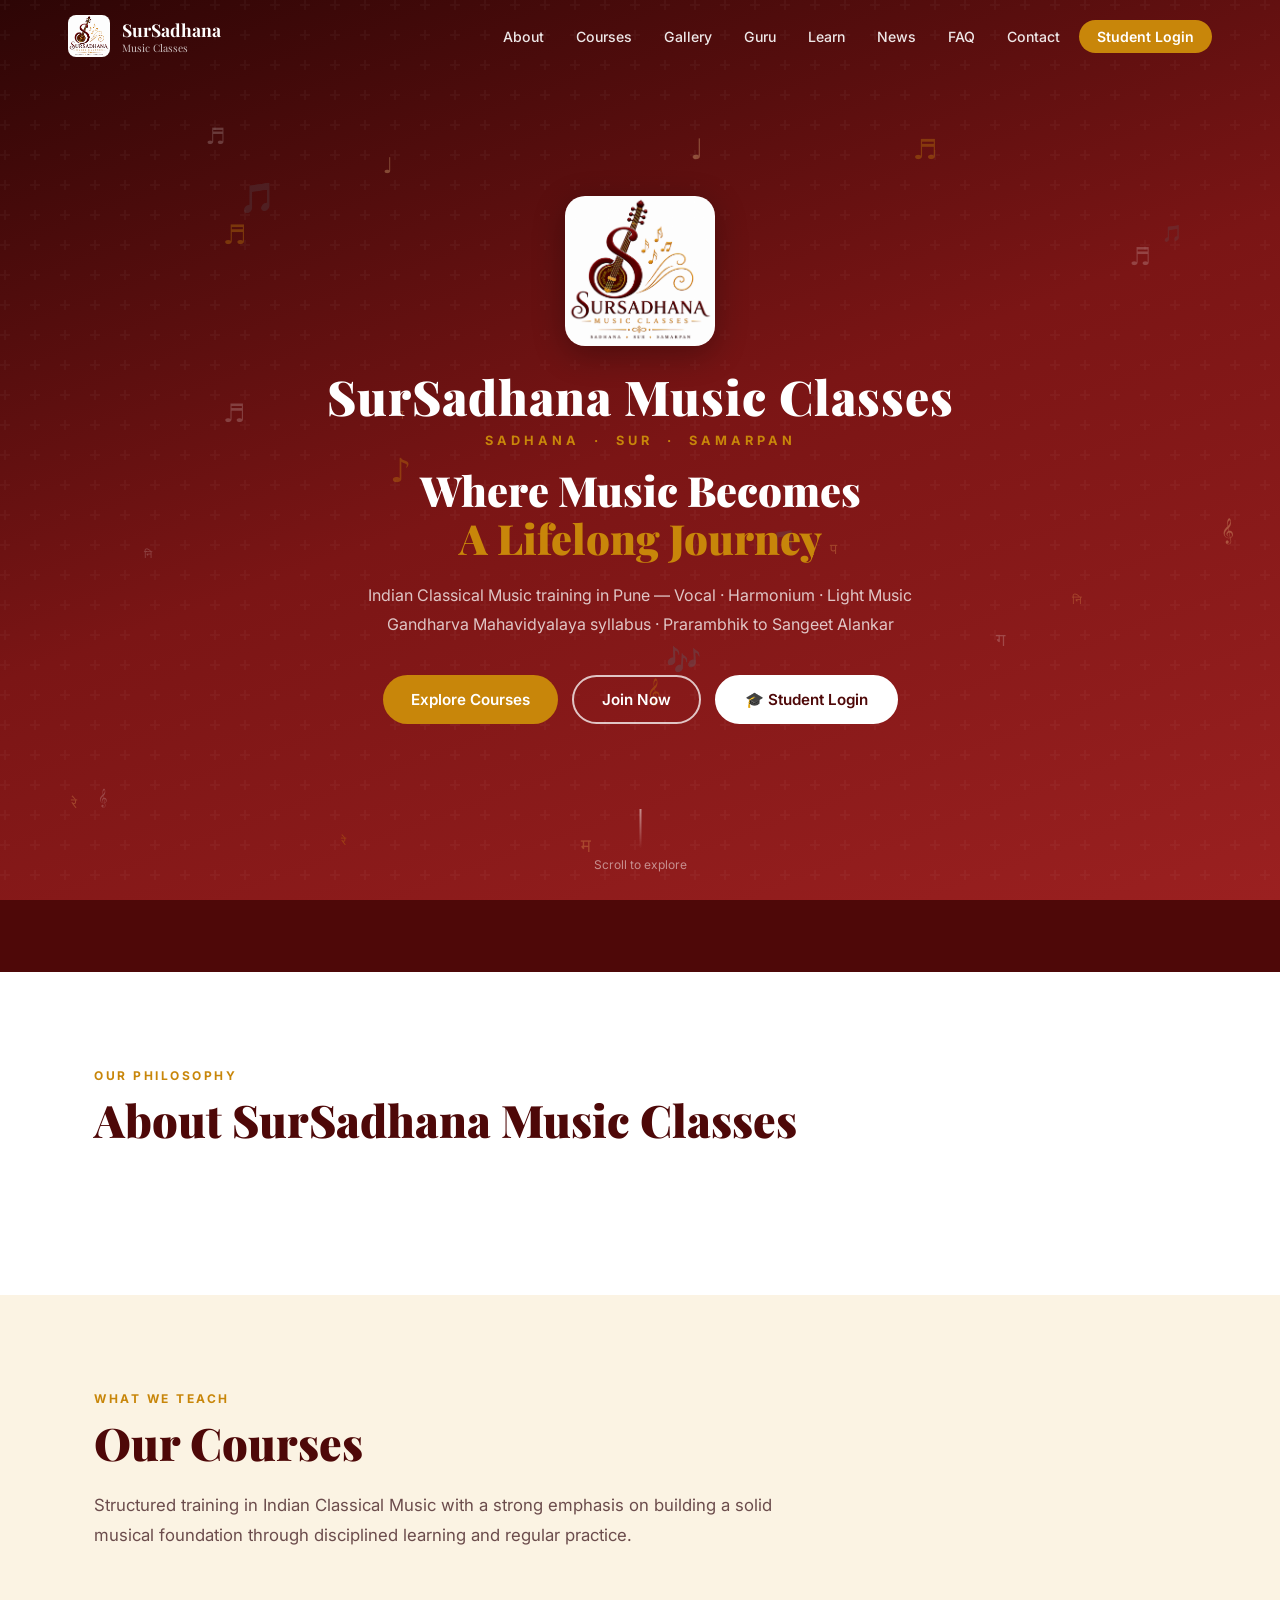
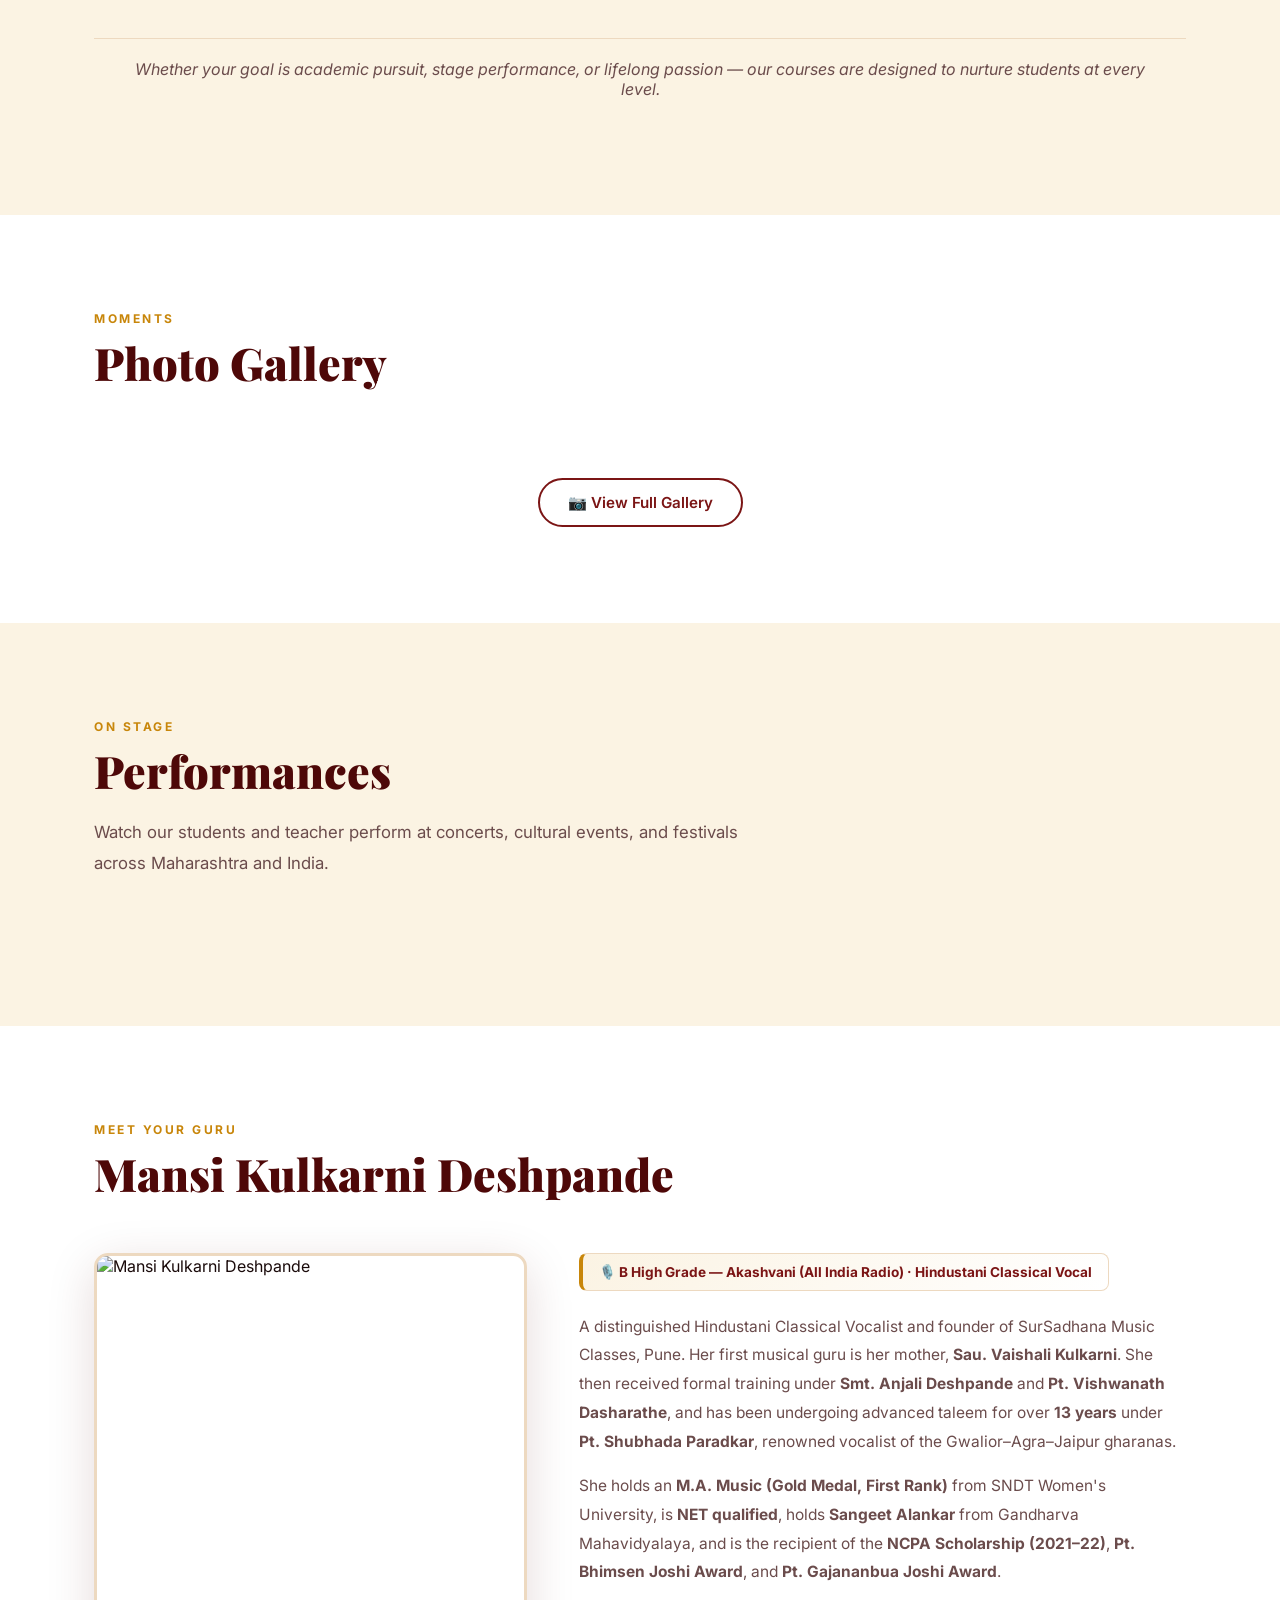
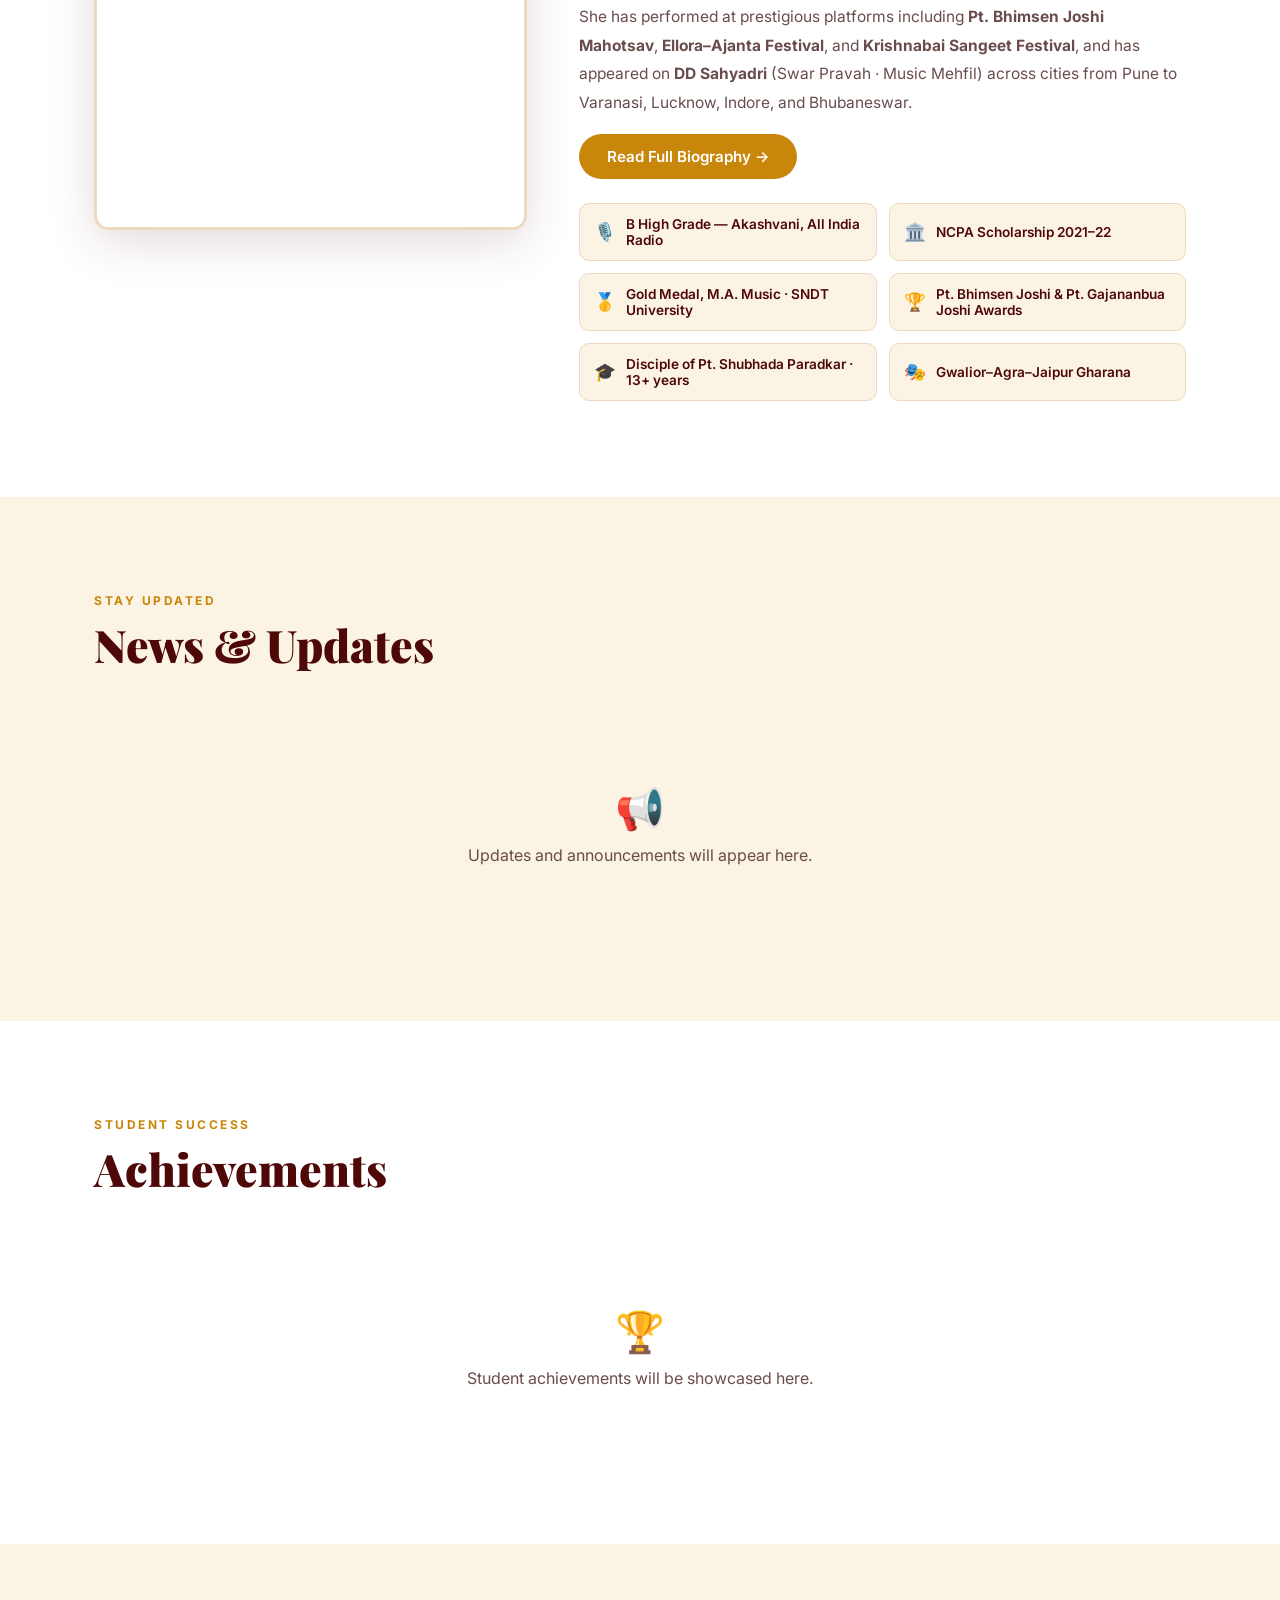
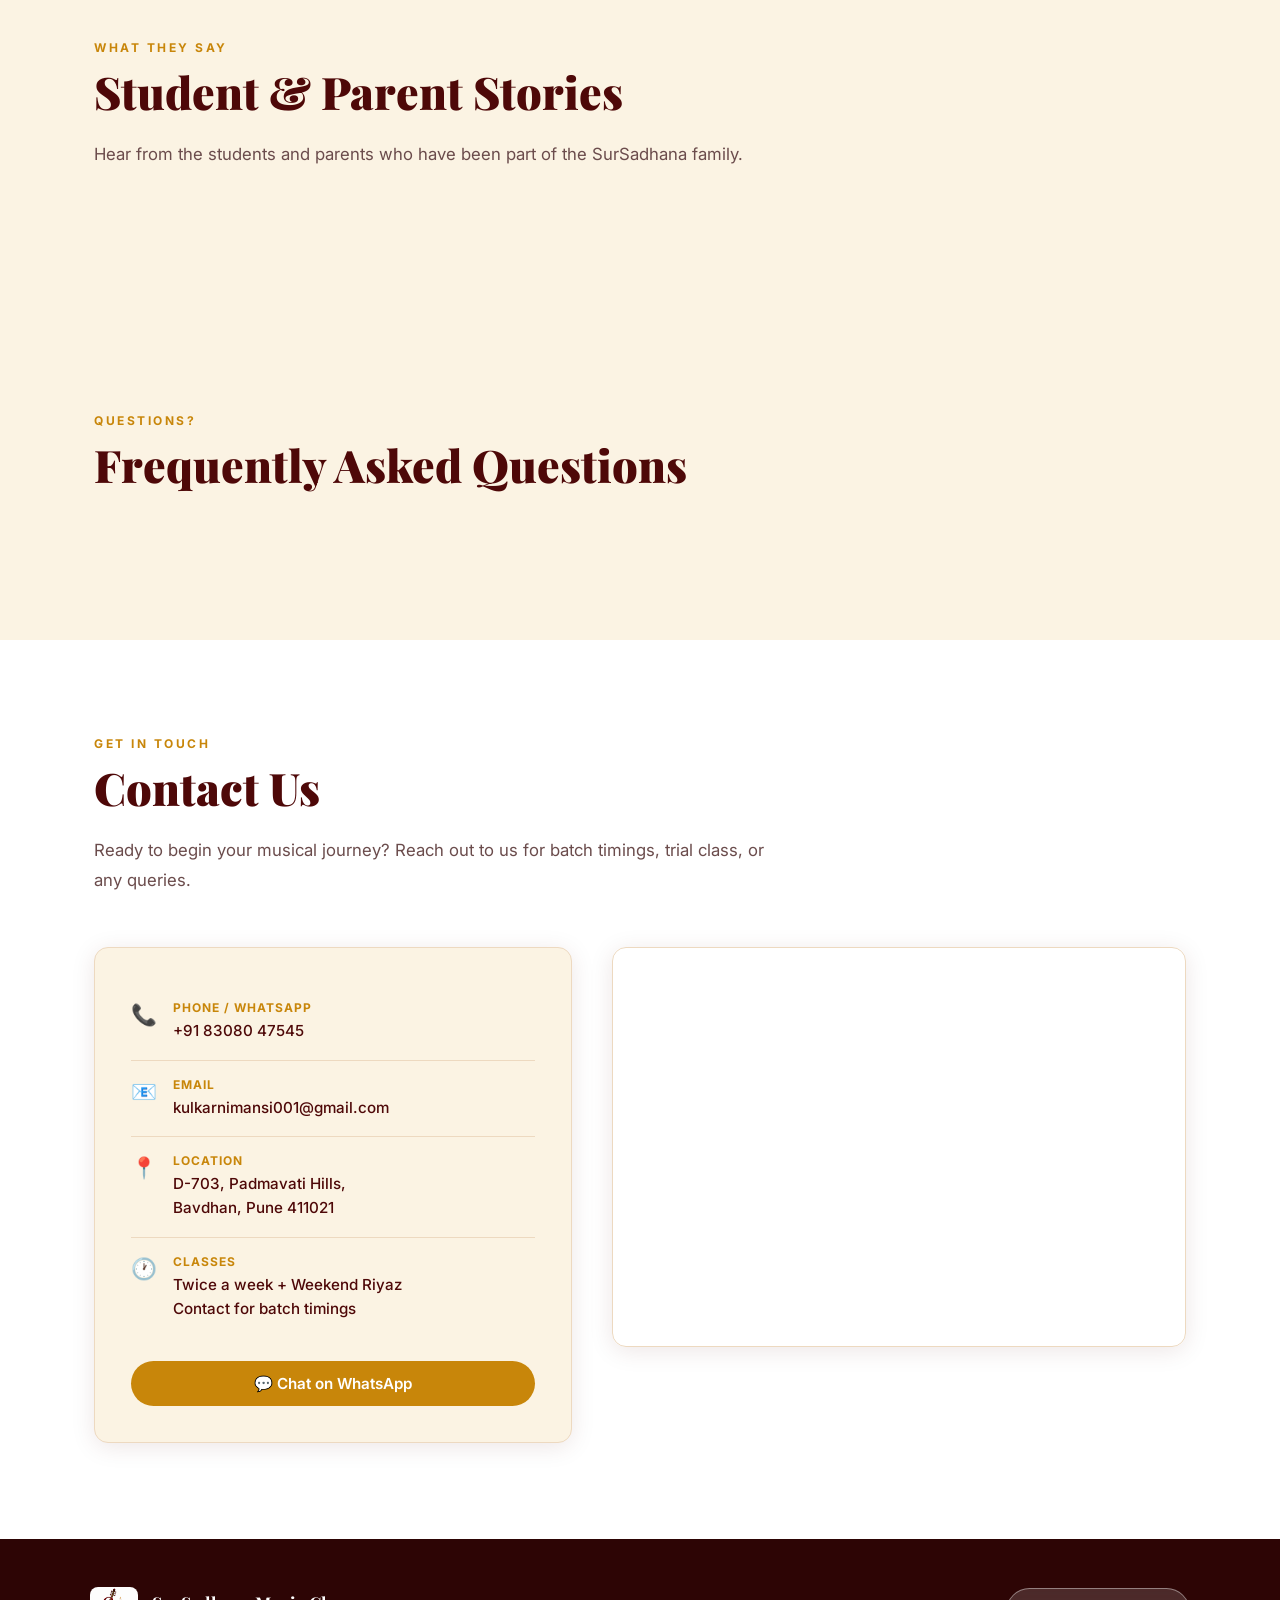
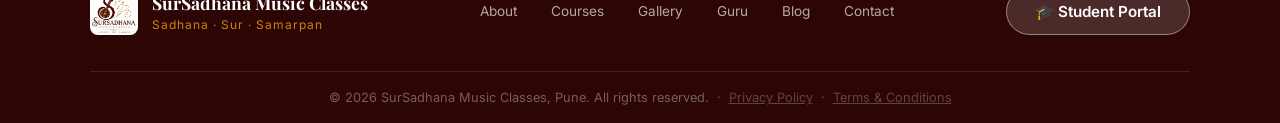
==== commit c5144942: "Fix Student Login button visibility in hero — use white fill instead of ghost Co-Authored-By: Claude" ====
--- a/index.html
+++ b/index.html
@@ -186,7 +186,7 @@
     <div class="hero-btns animate-fade-up delay-4">
       <a href="#courses" class="btn btn-gold">Explore Courses</a>
       <a href="#contact" class="btn btn-outline-light">Join Now</a>
-      <a href="https://app.sursadhana.co.in" class="btn btn-ghost" target="_blank">🎓 Student Login</a>
+      <a href="https://app.sursadhana.co.in" class="btn btn-white" target="_blank">🎓 Student Login</a>
     </div>
   </div>
   <div class="hero-scroll-hint">
--- a/css/style.css
+++ b/css/style.css
@@ -72,6 +72,8 @@
 .btn-ghost:hover { background: rgba(255,255,255,.25); transform: translateY(-2px); }
 .btn-outline-light { background: transparent; color: #fff; border: 2px solid rgba(255,255,255,.75); }
 .btn-outline-light:hover { background: #fff; color: var(--maroon); transform: translateY(-2px); }
+.btn-white   { background: #fff; color: var(--maroon-dark); border: 2px solid #fff; }
+.btn-white:hover { background: var(--cream); border-color: var(--cream); transform: translateY(-2px); }
 
 /* ── ANIMATIONS ───────────────────────────────────────────────────── */
 @keyframes fadeUp   { from { opacity:0; transform:translateY(30px); } to { opacity:1; transform:translateY(0); } }
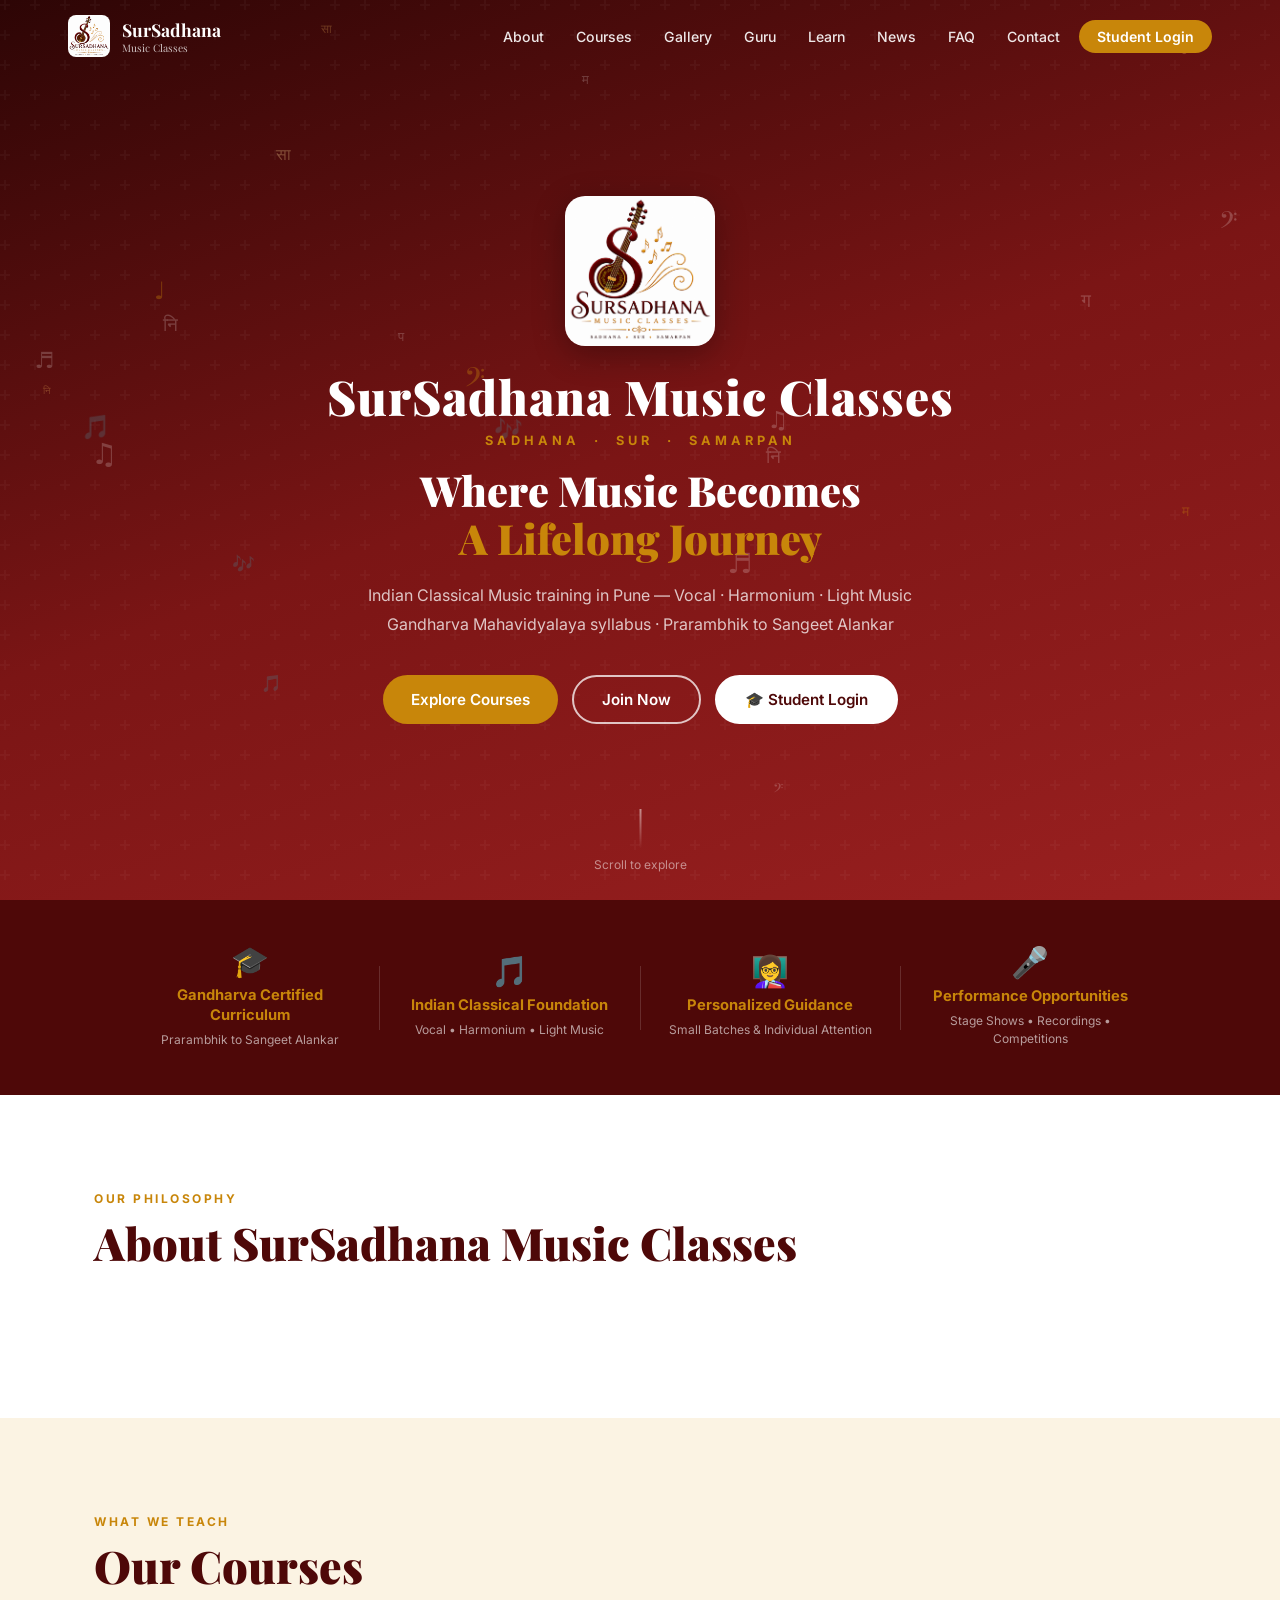
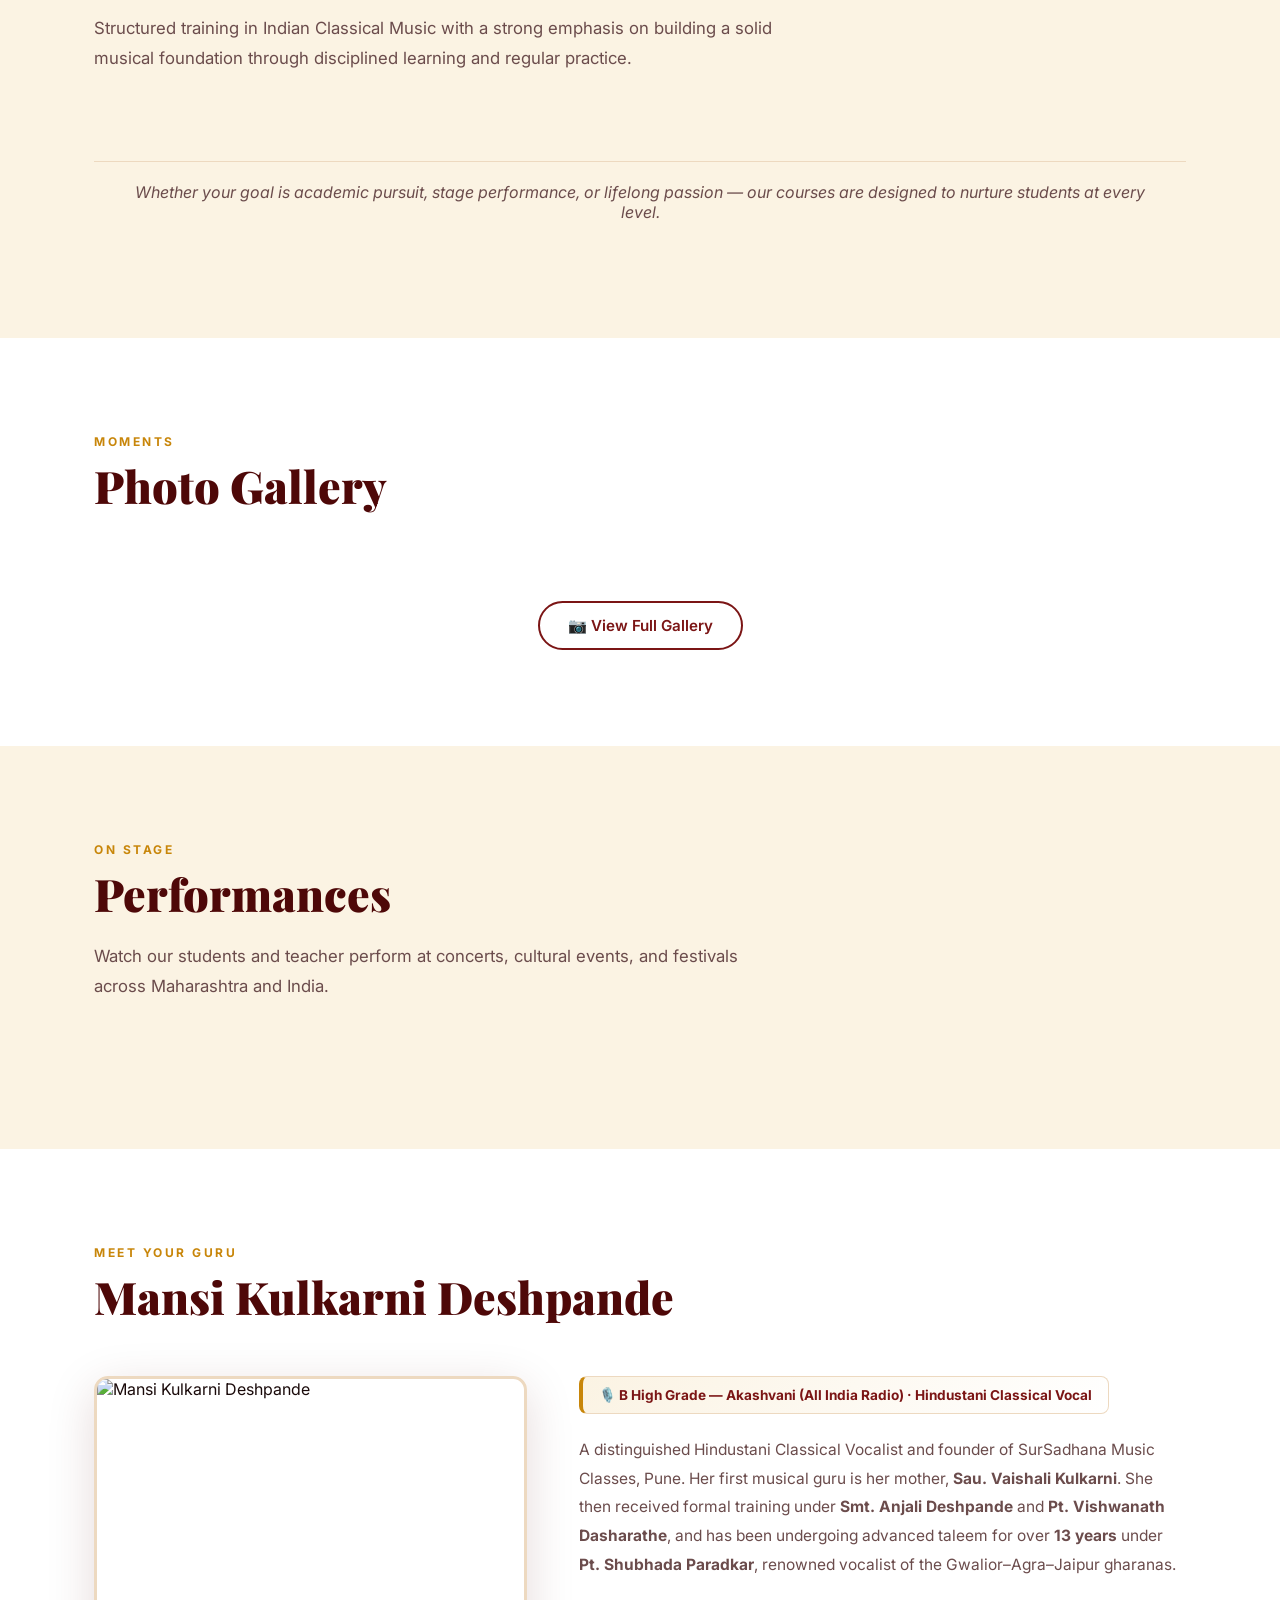
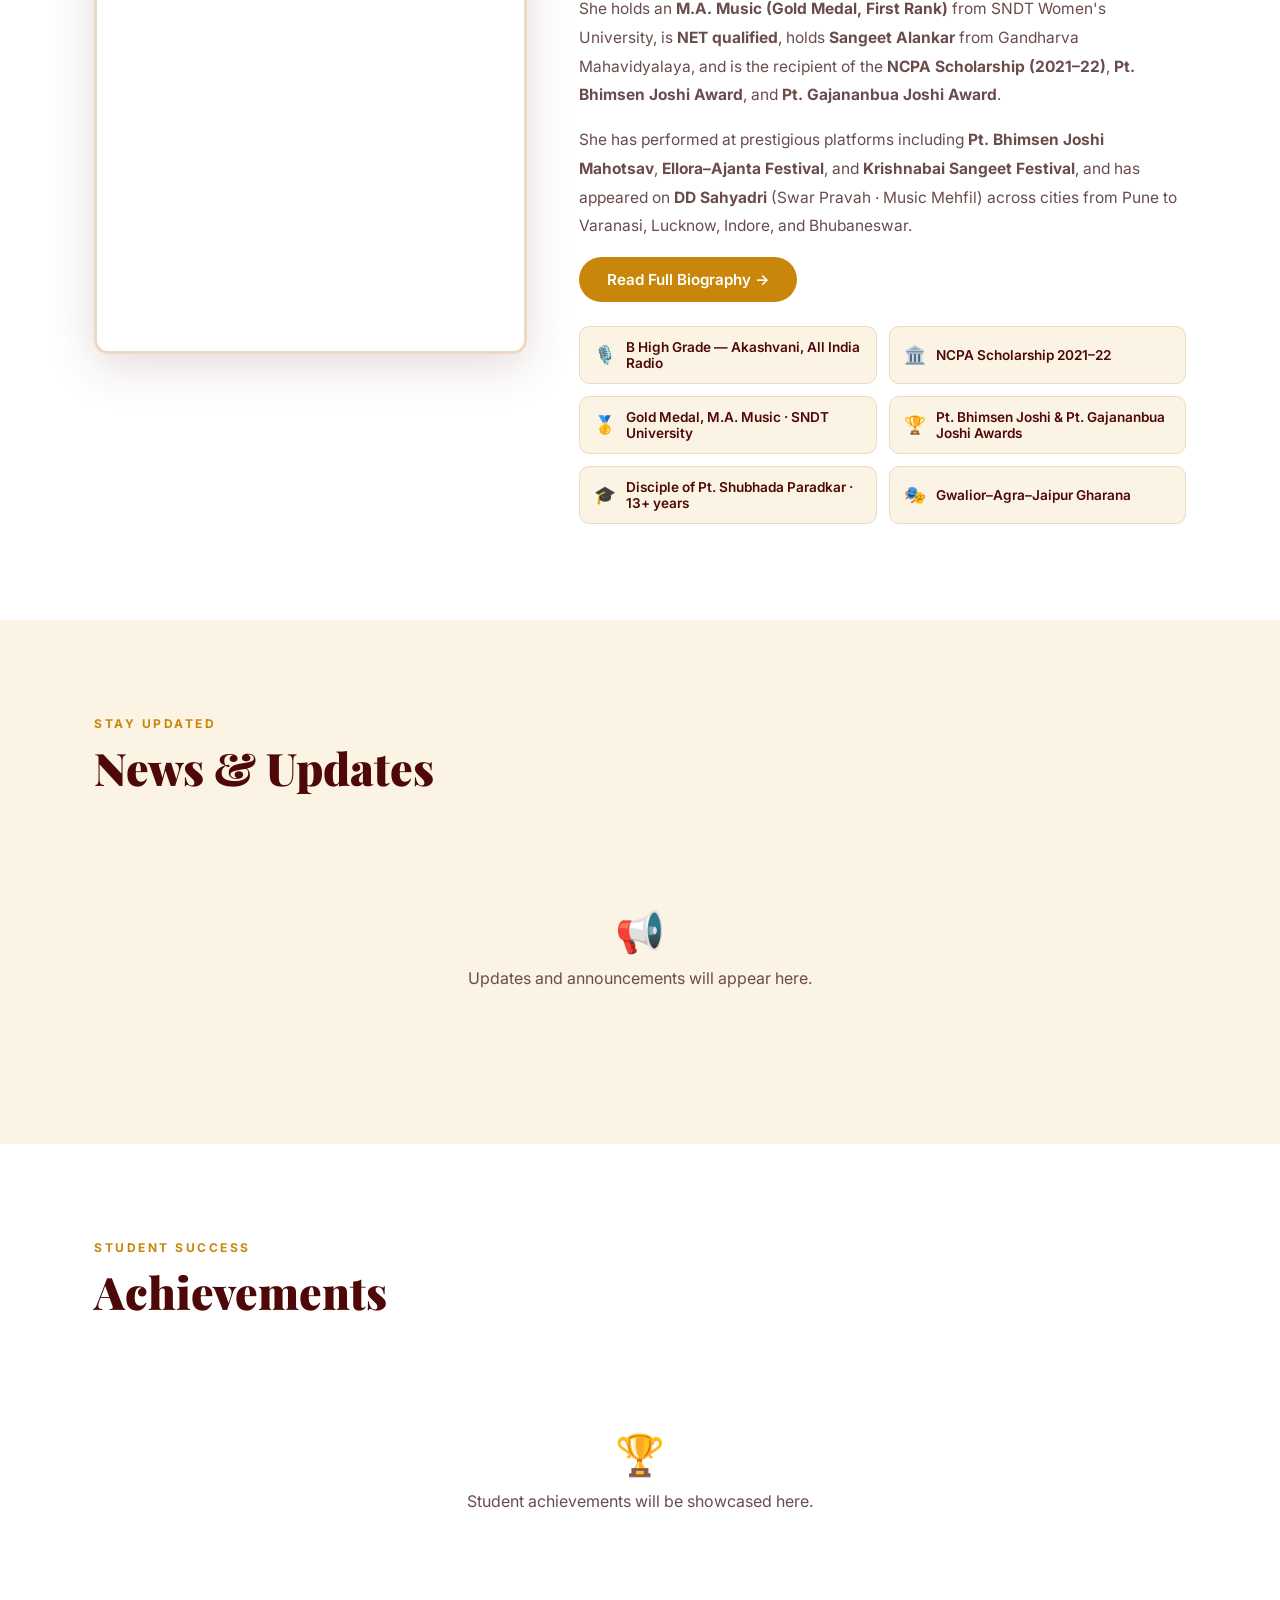
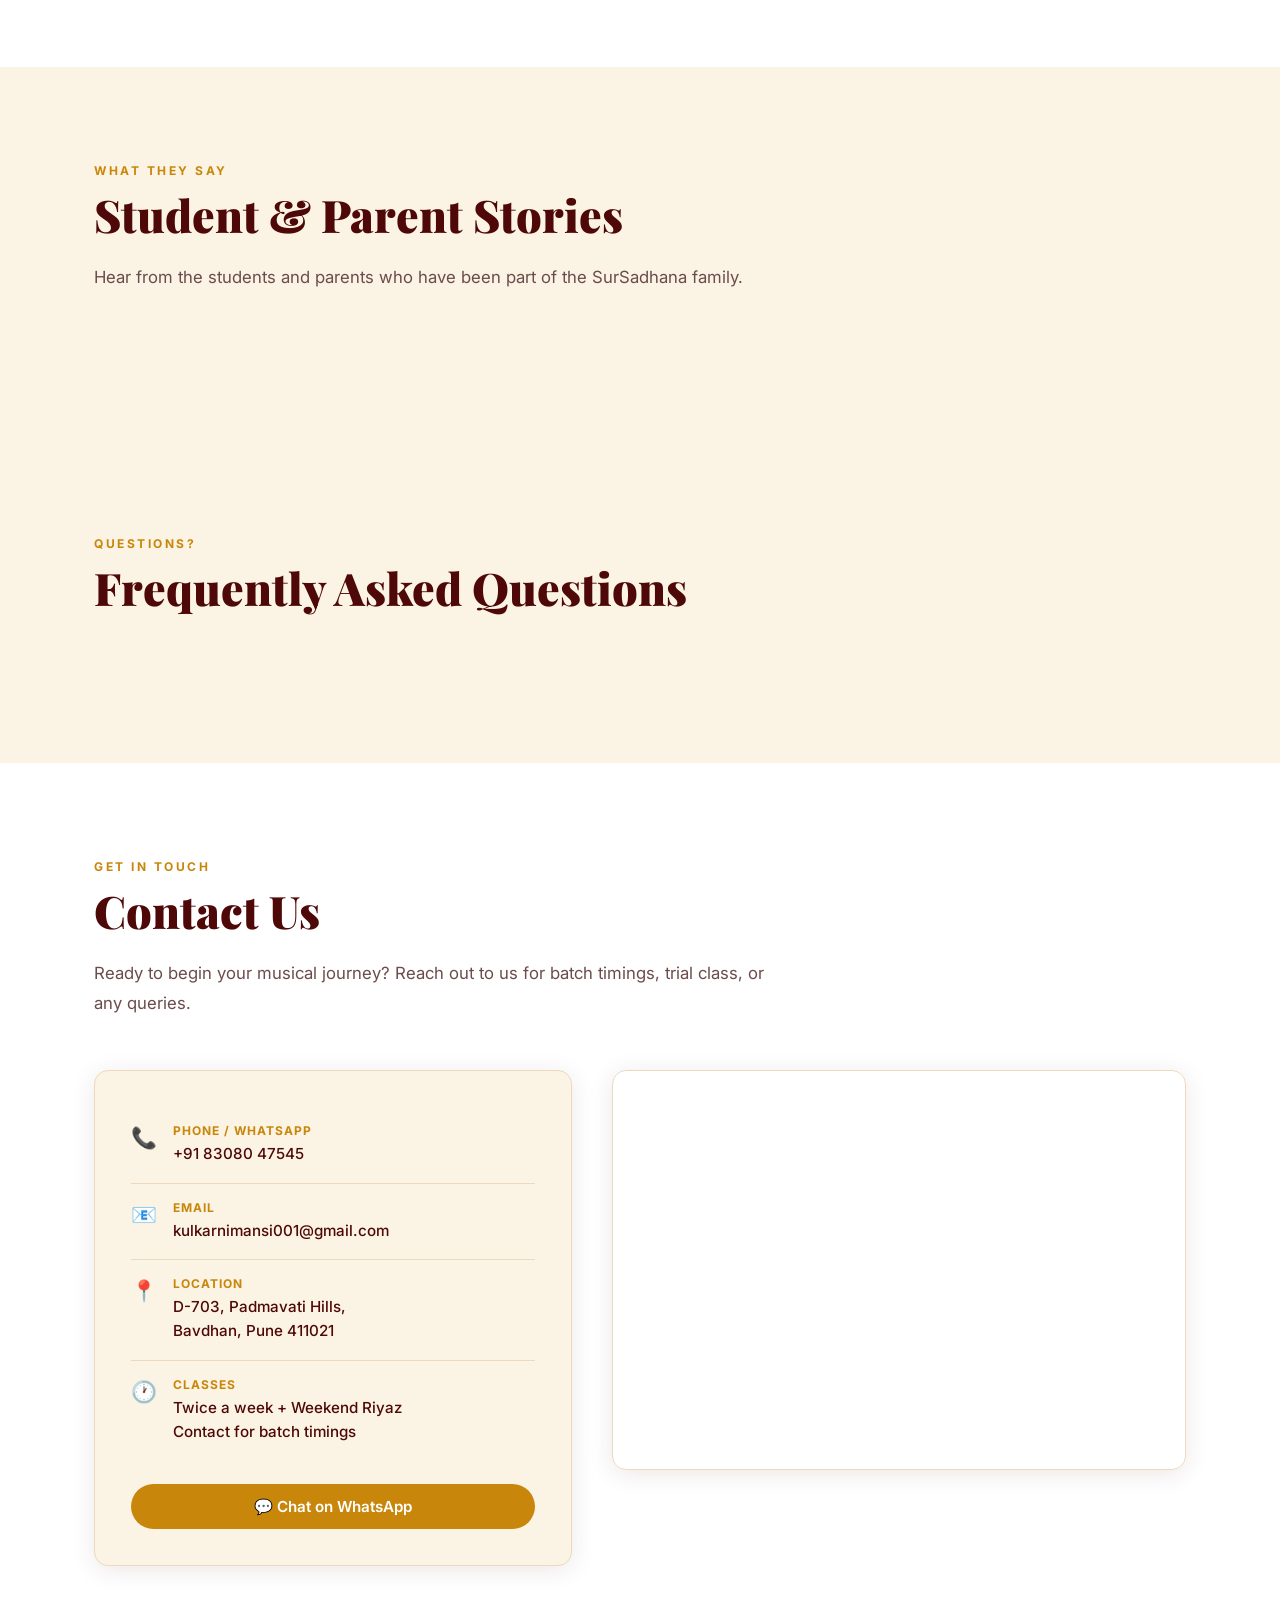
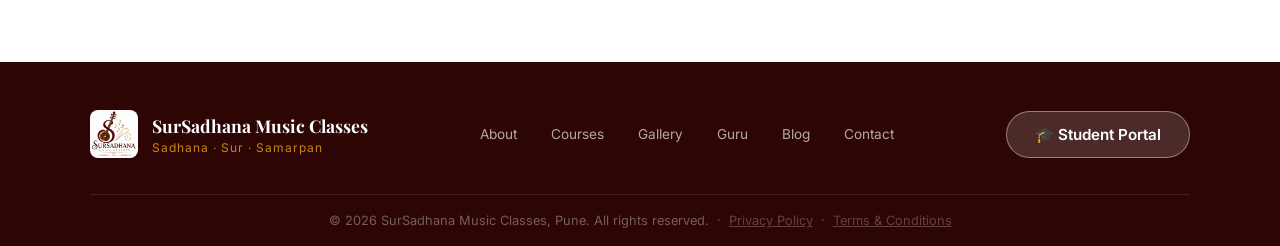
==== commit 6e87cc3b: "Replace stats bar with 4 feature highlight cards Remove Firestore-driven stats (Courses Offered, Exa" ====
--- a/index.html
+++ b/index.html
@@ -195,10 +195,32 @@
   </div>
 </section>
 
-<!-- ── STATS ──────────────────────────────────────────────────────── -->
+<!-- ── FEATURE HIGHLIGHTS ────────────────────────────────────────── -->
 <section class="stats-bar">
-  <div class="stats-inner" id="statsInner">
-    <!-- Loaded from Firestore website_settings/main -->
+  <div class="features-inner">
+    <div class="feature-card">
+      <div class="feature-icon">🎓</div>
+      <div class="feature-title">Gandharva Certified Curriculum</div>
+      <div class="feature-sub">Prarambhik to Sangeet Alankar</div>
+    </div>
+    <div class="feature-divider"></div>
+    <div class="feature-card">
+      <div class="feature-icon">🎵</div>
+      <div class="feature-title">Indian Classical Foundation</div>
+      <div class="feature-sub">Vocal &bull; Harmonium &bull; Light Music</div>
+    </div>
+    <div class="feature-divider"></div>
+    <div class="feature-card">
+      <div class="feature-icon">👩‍🏫</div>
+      <div class="feature-title">Personalized Guidance</div>
+      <div class="feature-sub">Small Batches &amp; Individual Attention</div>
+    </div>
+    <div class="feature-divider"></div>
+    <div class="feature-card">
+      <div class="feature-icon">🎤</div>
+      <div class="feature-title">Performance Opportunities</div>
+      <div class="feature-sub">Stage Shows &bull; Recordings &bull; Competitions</div>
+    </div>
   </div>
 </section>
 
--- a/css/style.css
+++ b/css/style.css
@@ -228,6 +228,34 @@
 .stat-label { font-size: .78rem; color: rgba(255,255,255,.65); margin-top: 4px; font-weight: 500; letter-spacing: .5px; }
 .stat-divider { width: 1px; height: 50px; background: rgba(255,255,255,.15); }
 
+/* ── FEATURE HIGHLIGHTS ───────────────────────────────────────────── */
+.features-inner {
+  max-width: 1040px; margin: 0 auto;
+  display: flex; align-items: center; justify-content: space-around;
+  flex-wrap: wrap; gap: 0;
+}
+.feature-card {
+  flex: 1; min-width: 180px;
+  text-align: center; padding: 10px 20px;
+}
+.feature-icon  { font-size: 1.9rem; margin-bottom: 10px; line-height: 1; }
+.feature-title {
+  font-size: .92rem; font-weight: 700; color: var(--gold);
+  margin-bottom: 5px; line-height: 1.35;
+}
+.feature-sub   { font-size: .75rem; color: rgba(255,255,255,.6); line-height: 1.5; }
+.feature-divider {
+  width: 1px; height: 64px; flex-shrink: 0;
+  background: rgba(255,255,255,.15); align-self: center;
+}
+@media (max-width: 700px) {
+  .features-inner { gap: 4px; }
+  .feature-divider { display: none; }
+  .feature-card { min-width: 46%; padding: 12px 10px; }
+  .feature-title { font-size: .82rem; }
+  .feature-sub   { font-size: .7rem; }
+}
+
 /* ── ABOUT / PILLARS ──────────────────────────────────────────────── */
 .pillars {
   display: grid; grid-template-columns: repeat(auto-fit, minmax(260px, 1fr));
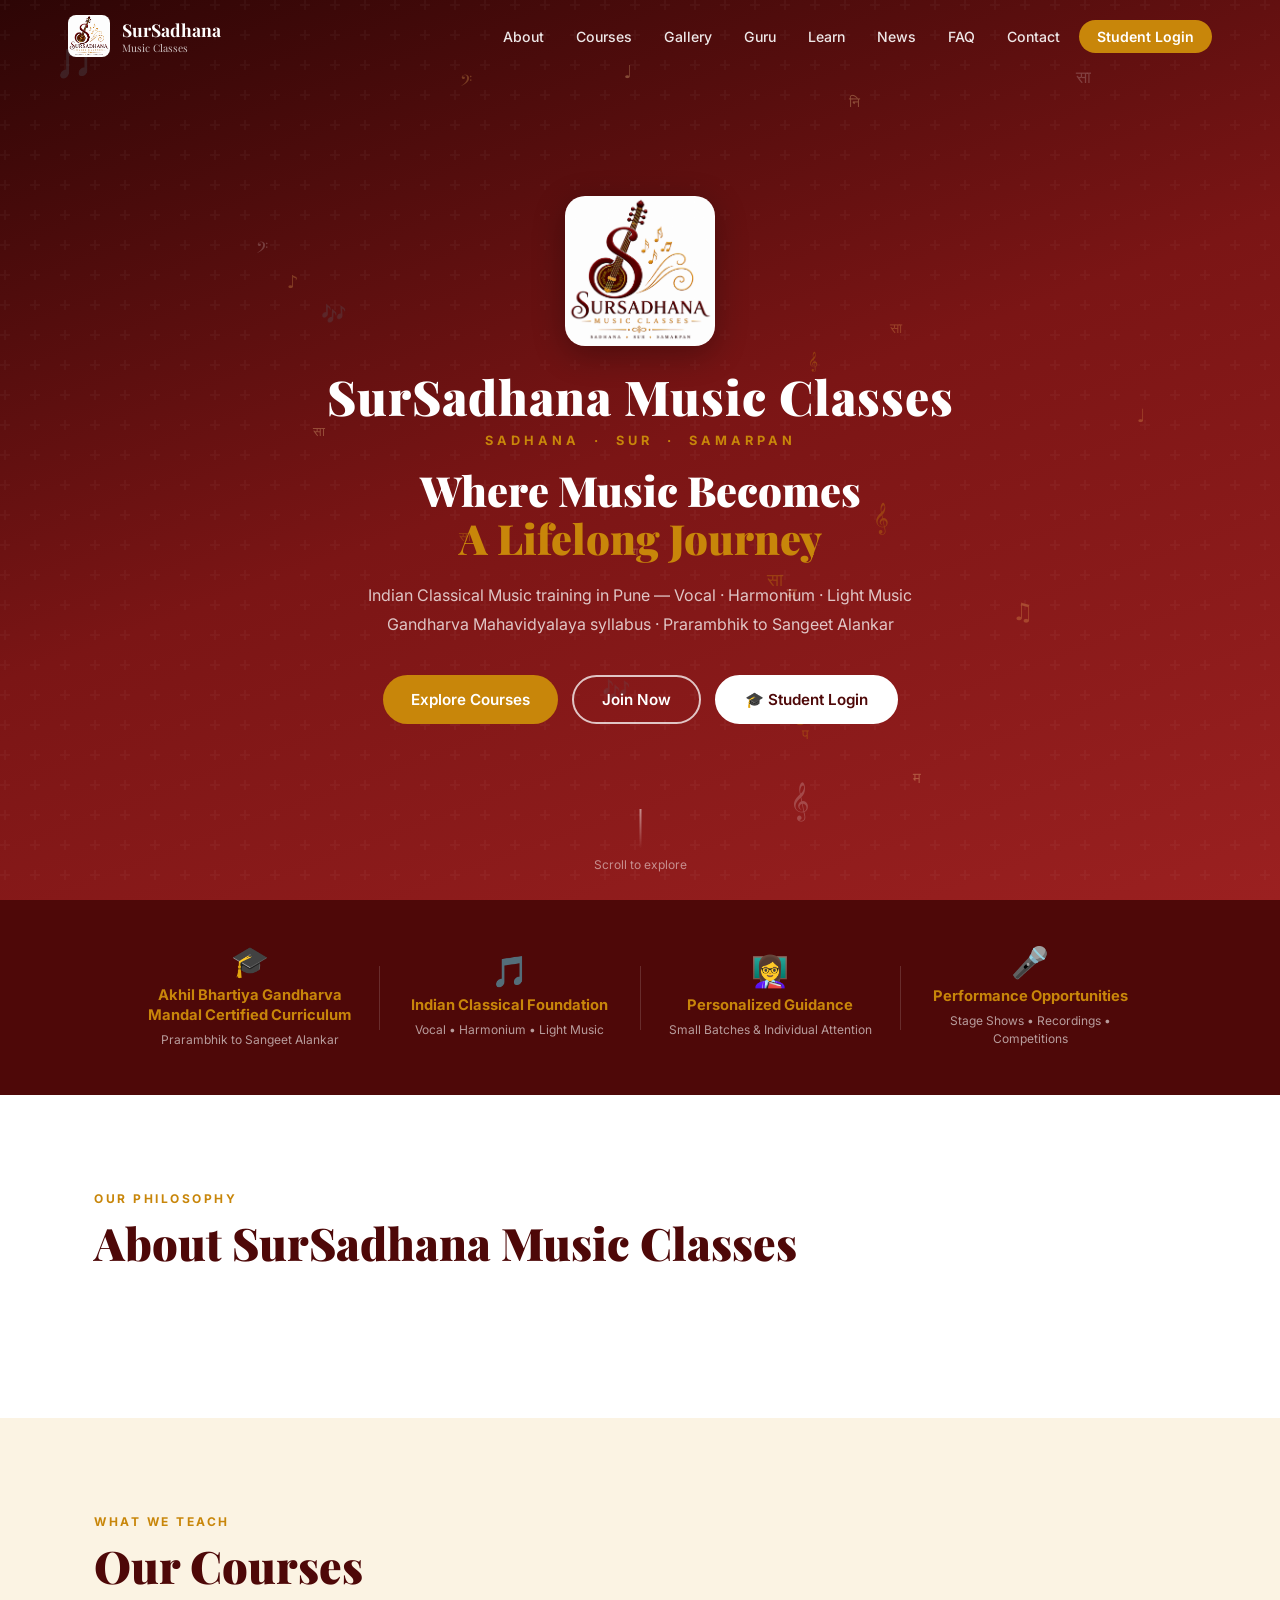
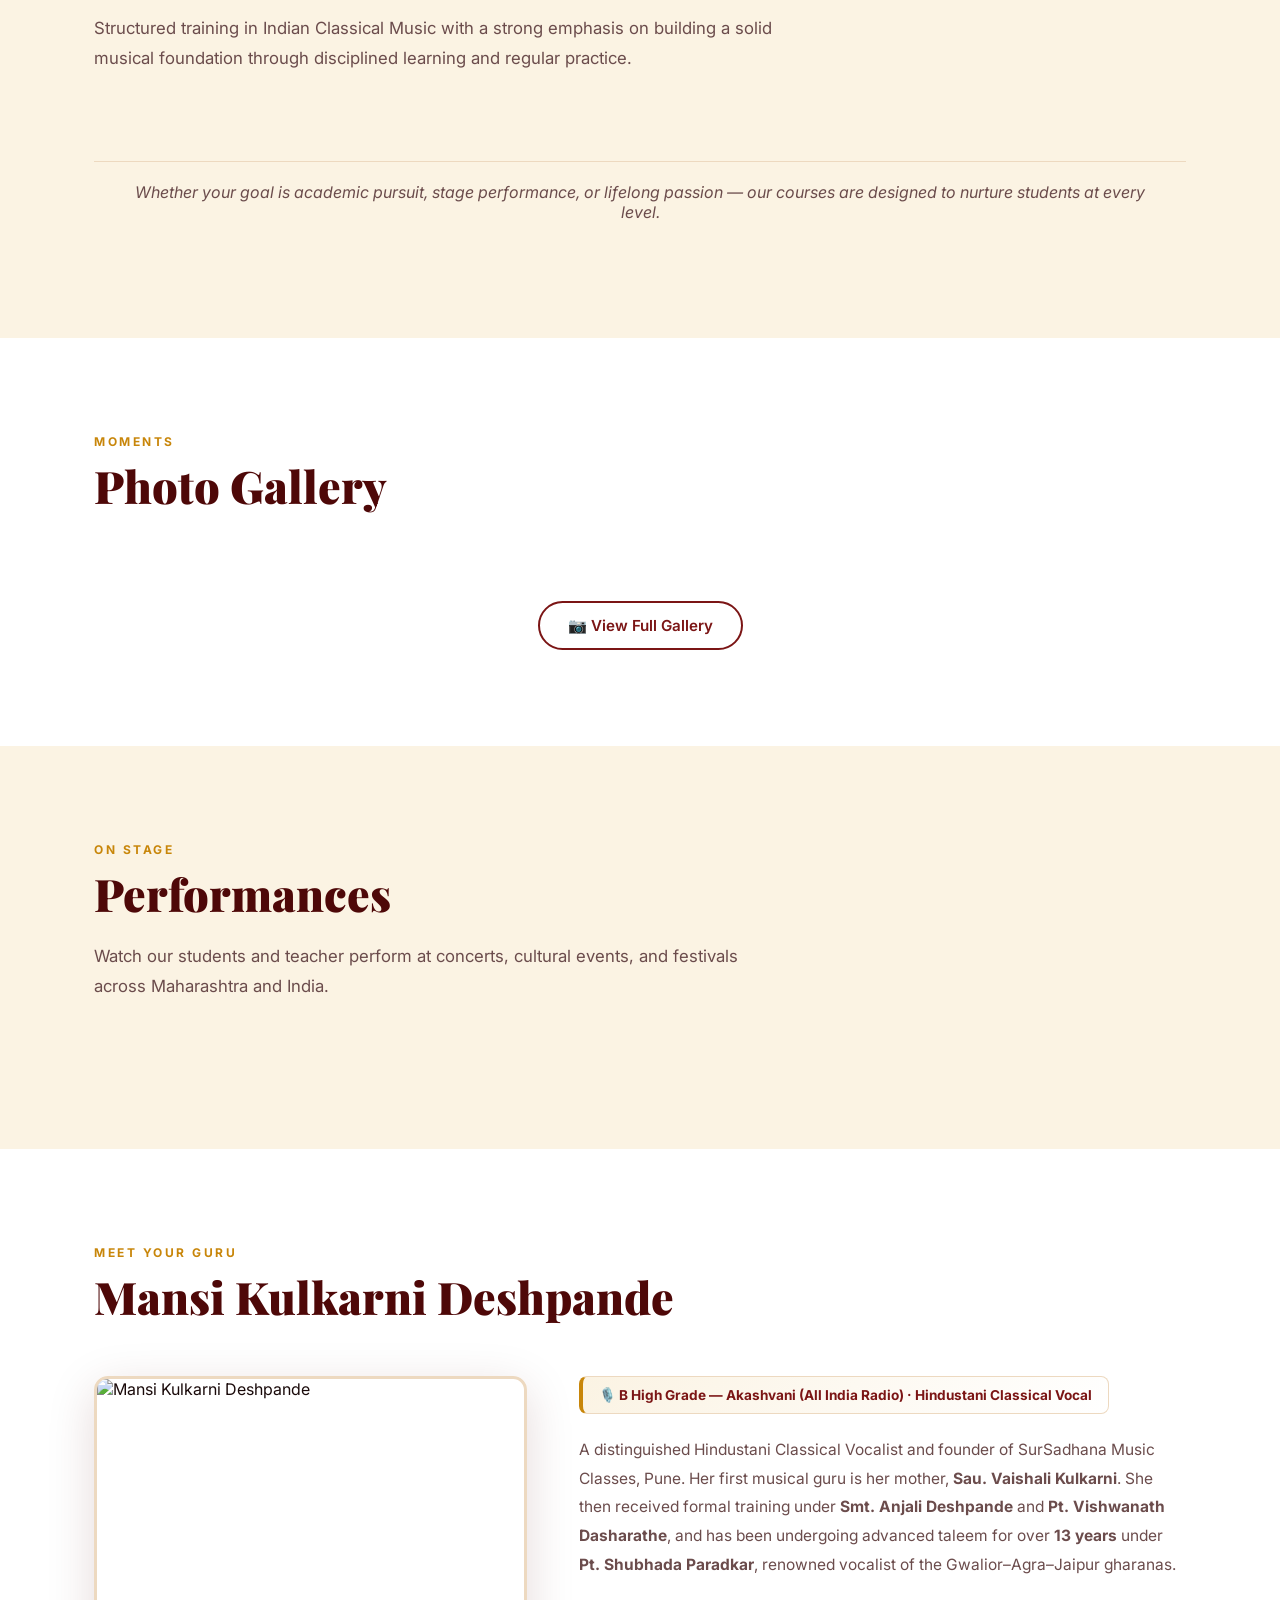
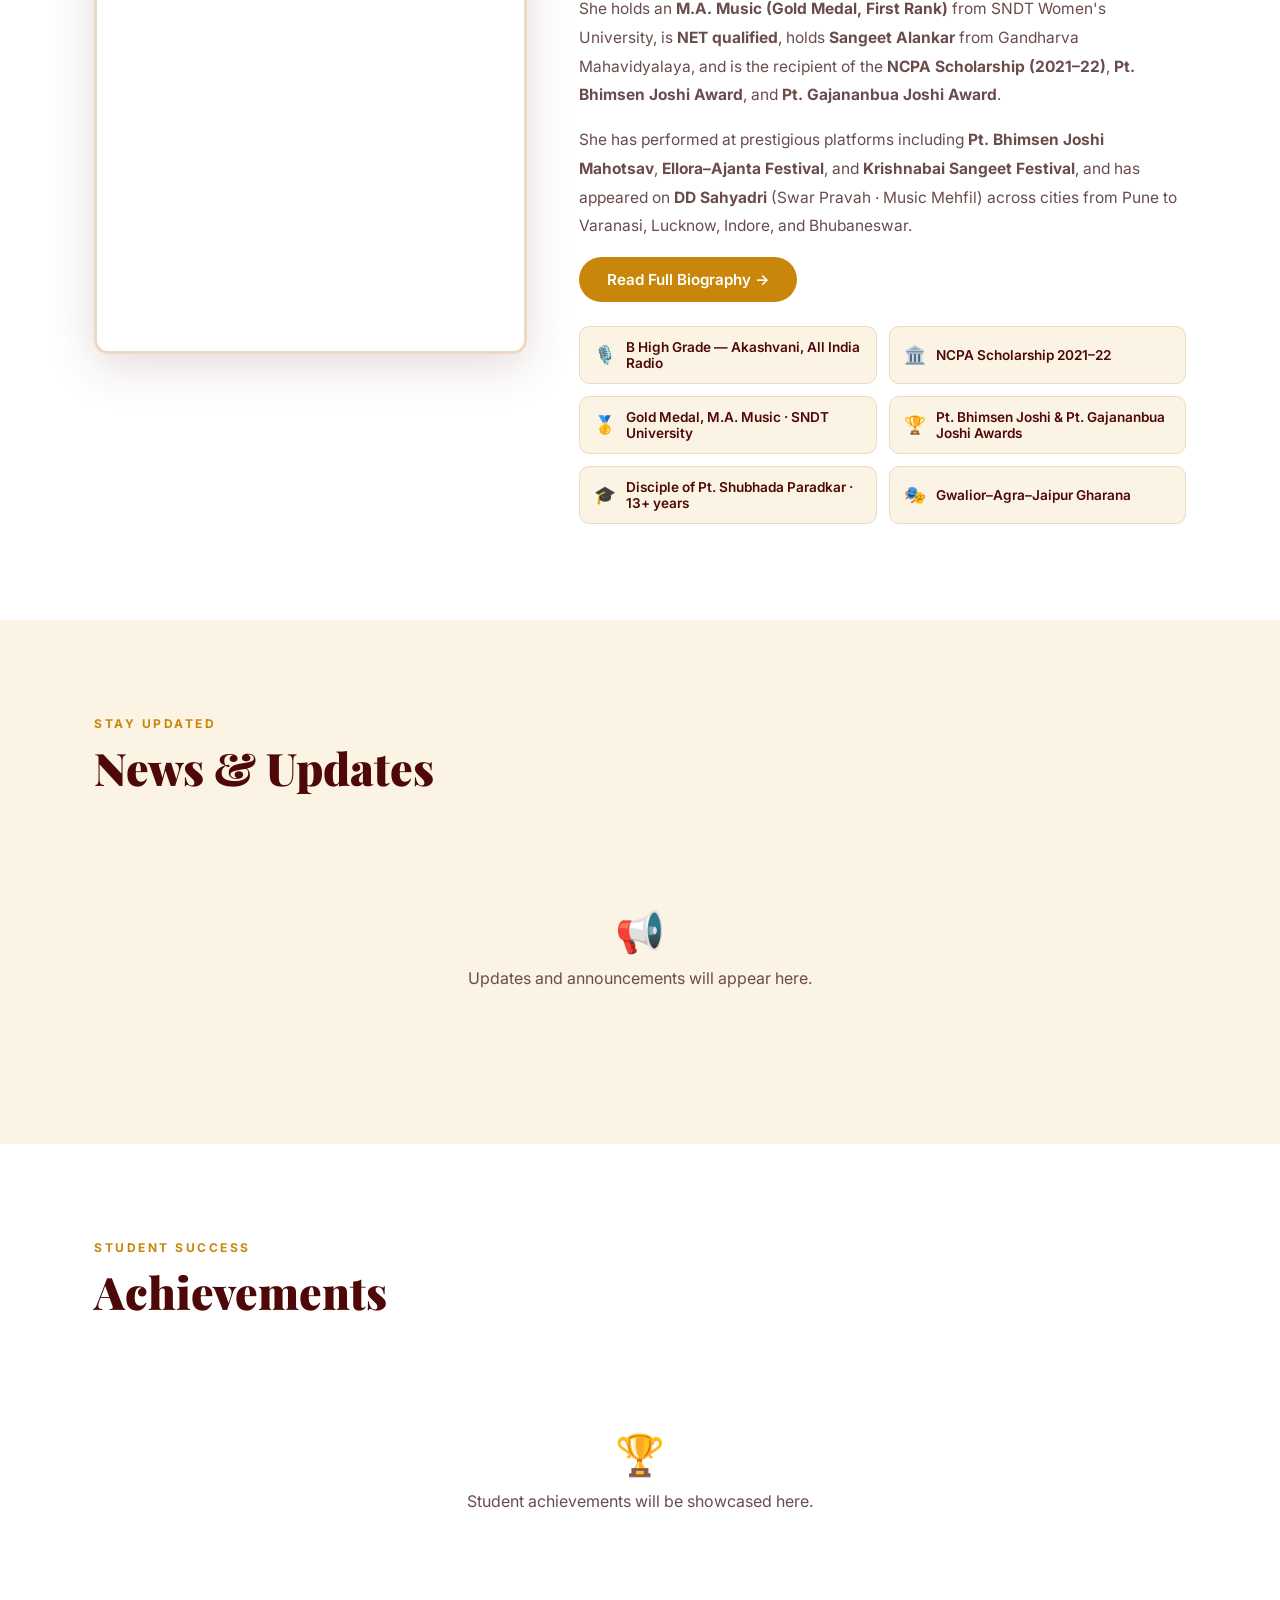
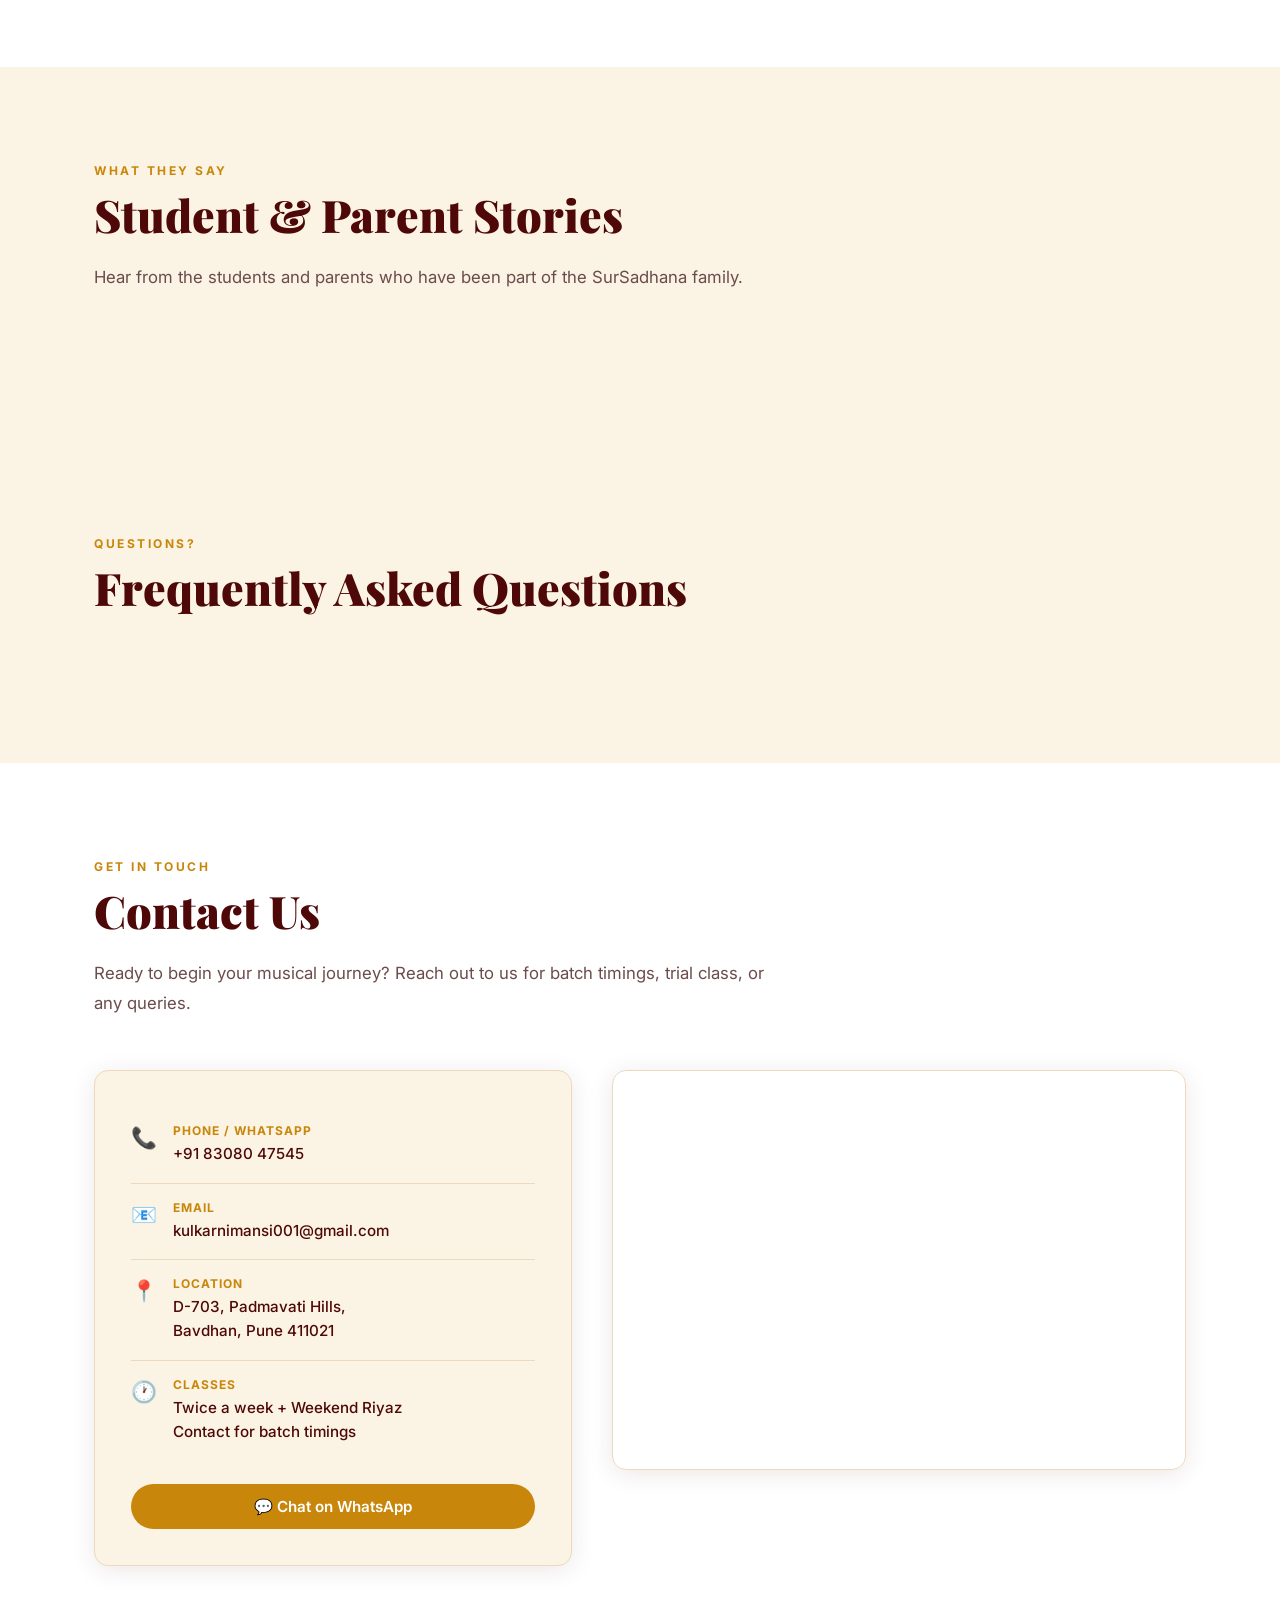
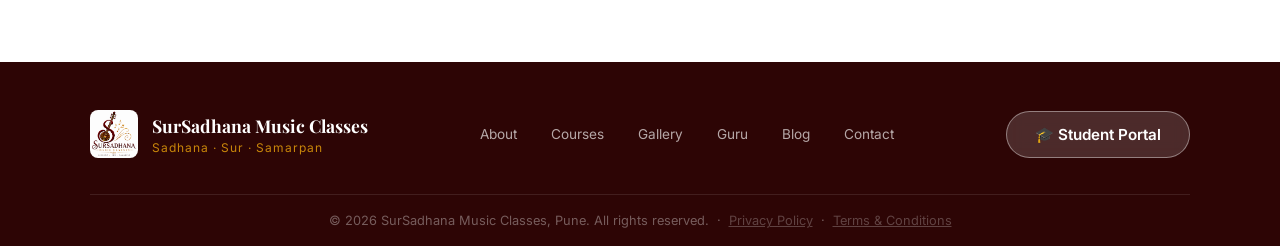
==== commit 54042034: "Update curriculum card title to full Gandharva Mandal name Co-Authored-By: Claude Sonnet 4.6 <norepl" ====
--- a/index.html
+++ b/index.html
@@ -200,7 +200,7 @@
   <div class="features-inner">
     <div class="feature-card">
       <div class="feature-icon">🎓</div>
-      <div class="feature-title">Gandharva Certified Curriculum</div>
+      <div class="feature-title">Akhil Bhartiya Gandharva Mandal Certified Curriculum</div>
       <div class="feature-sub">Prarambhik to Sangeet Alankar</div>
     </div>
     <div class="feature-divider"></div>
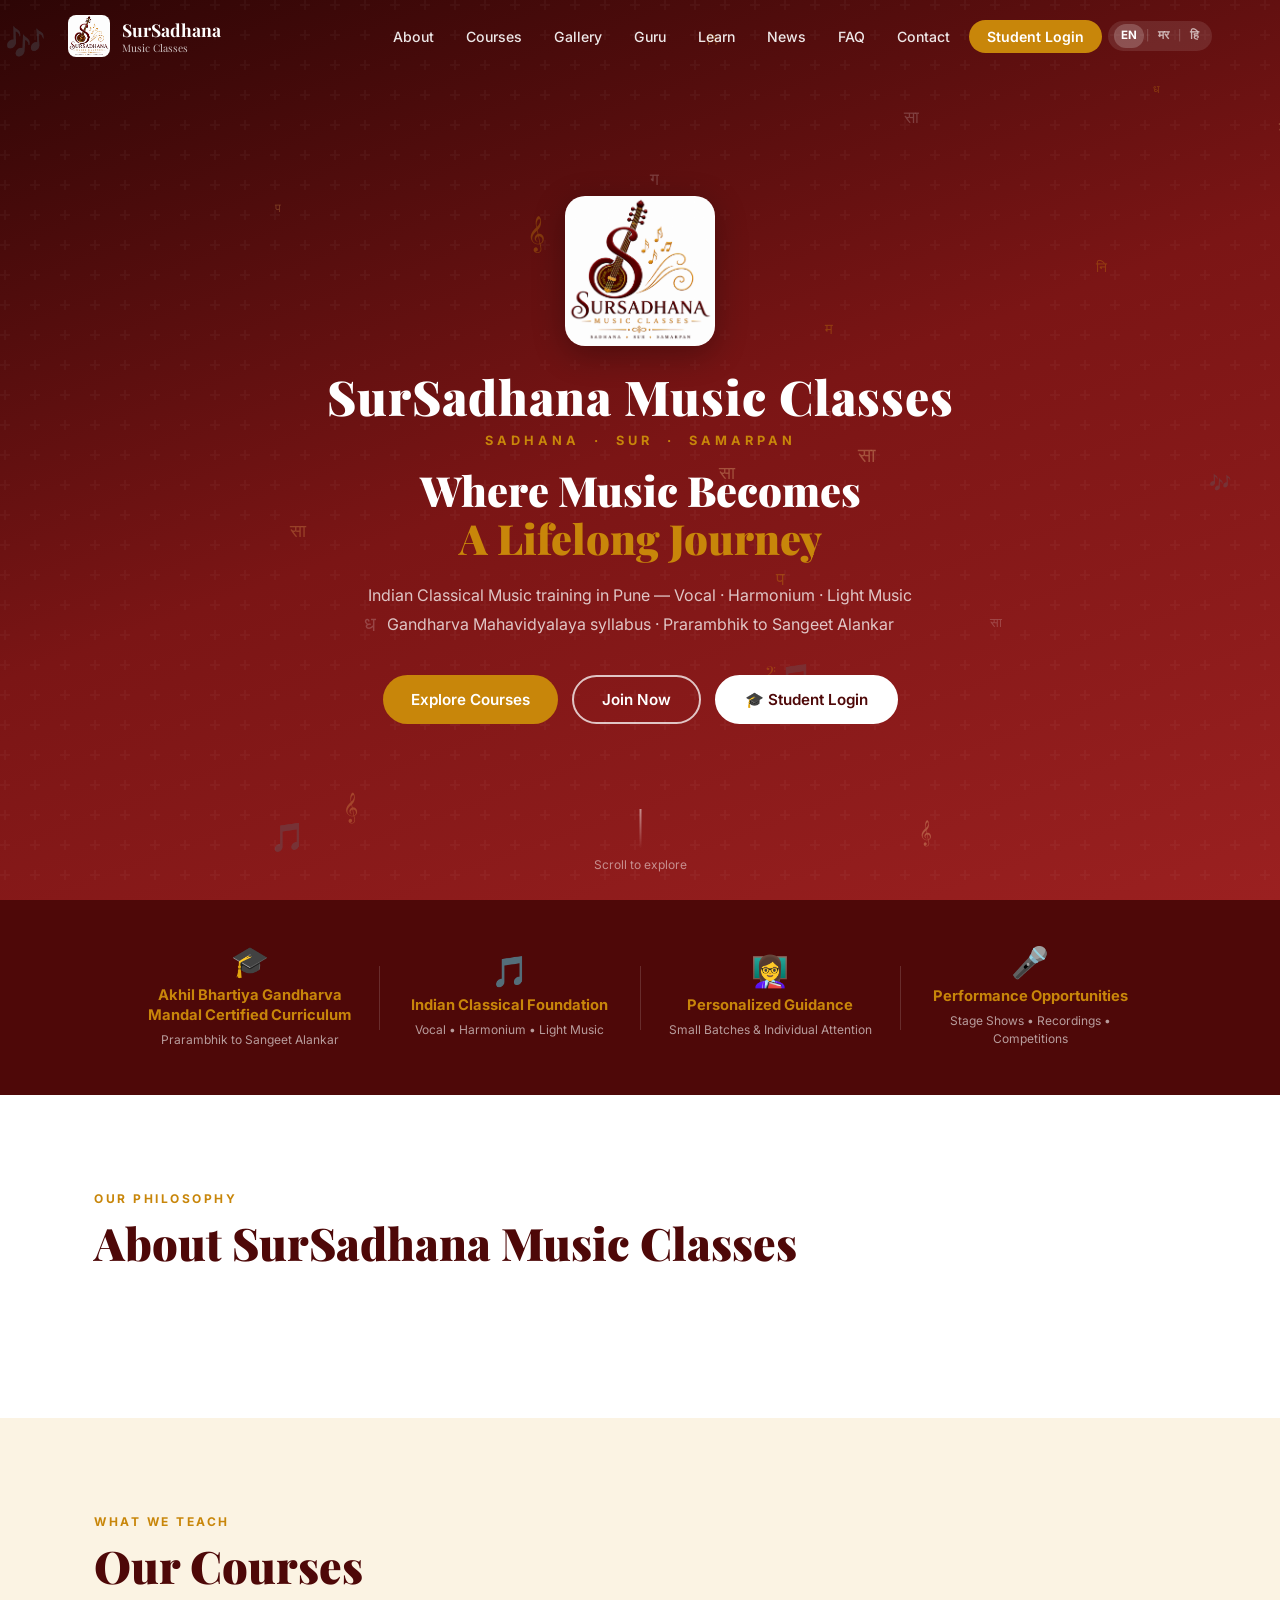
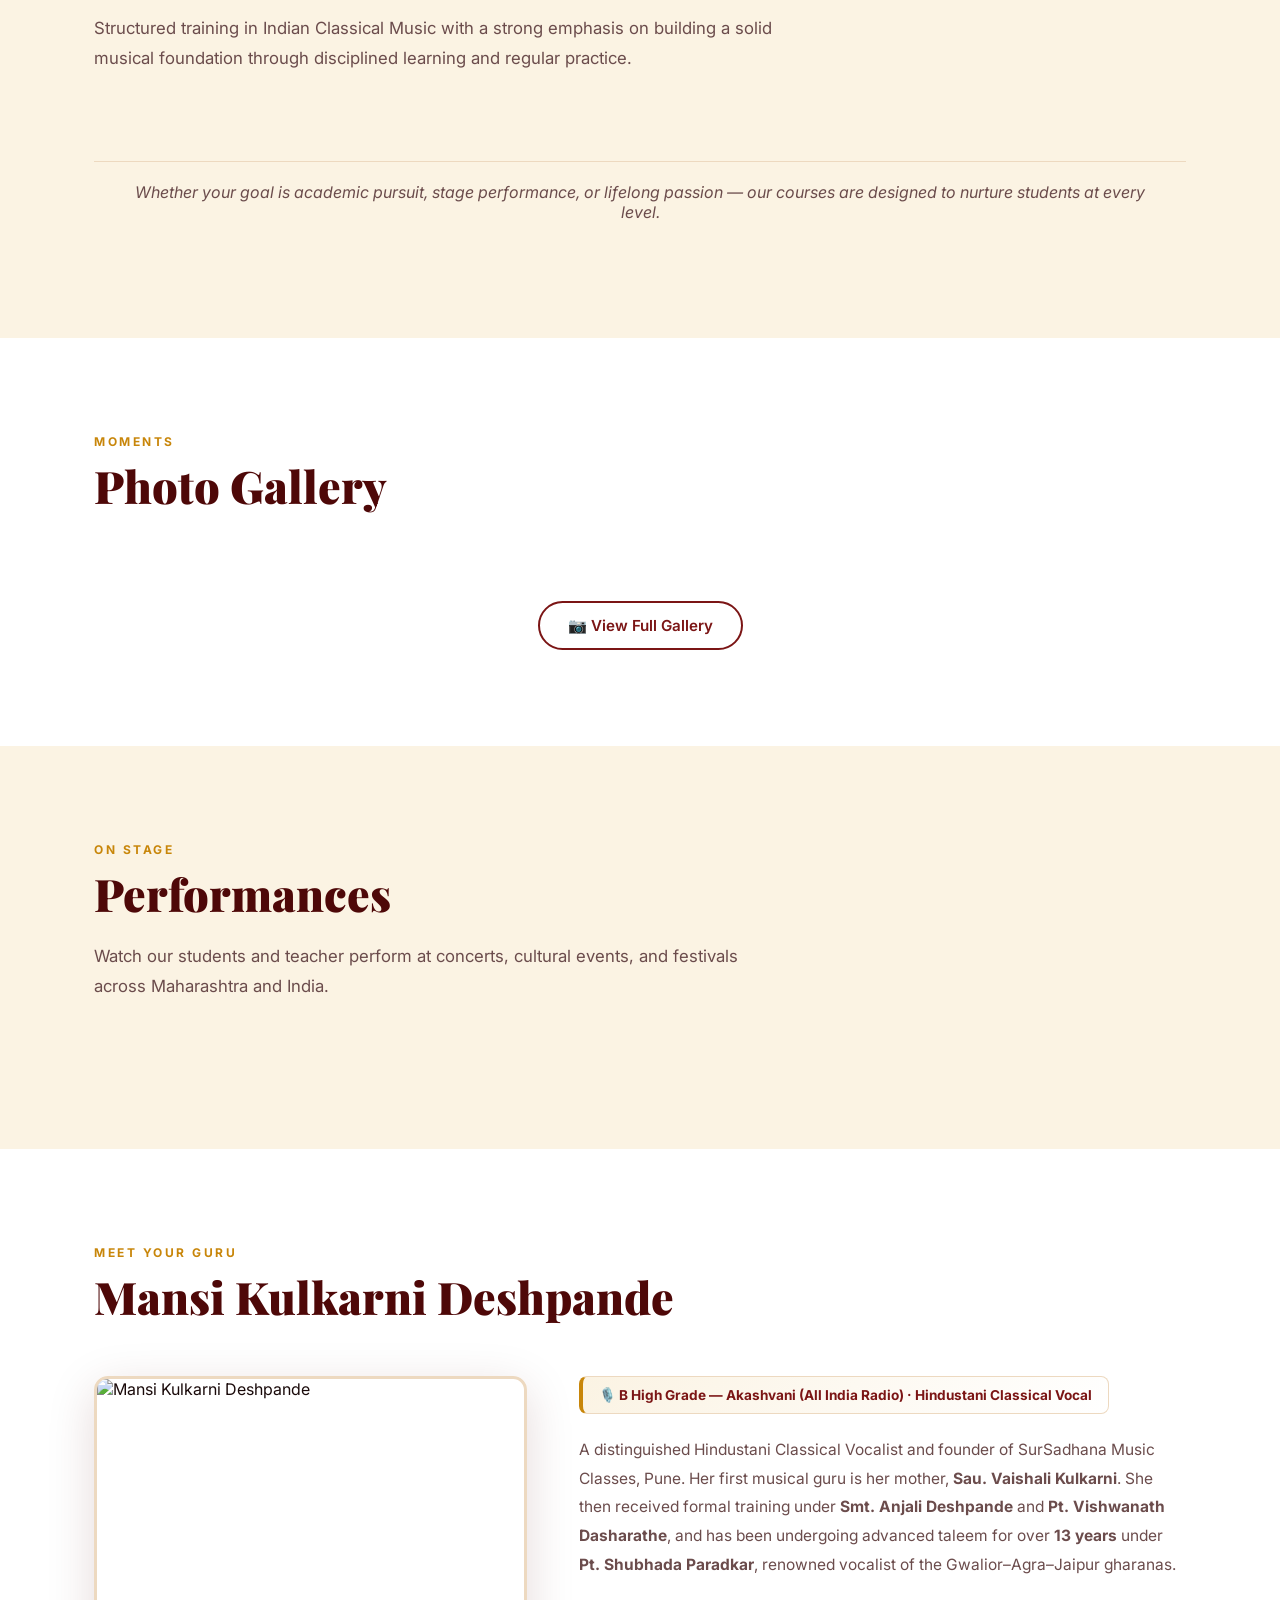
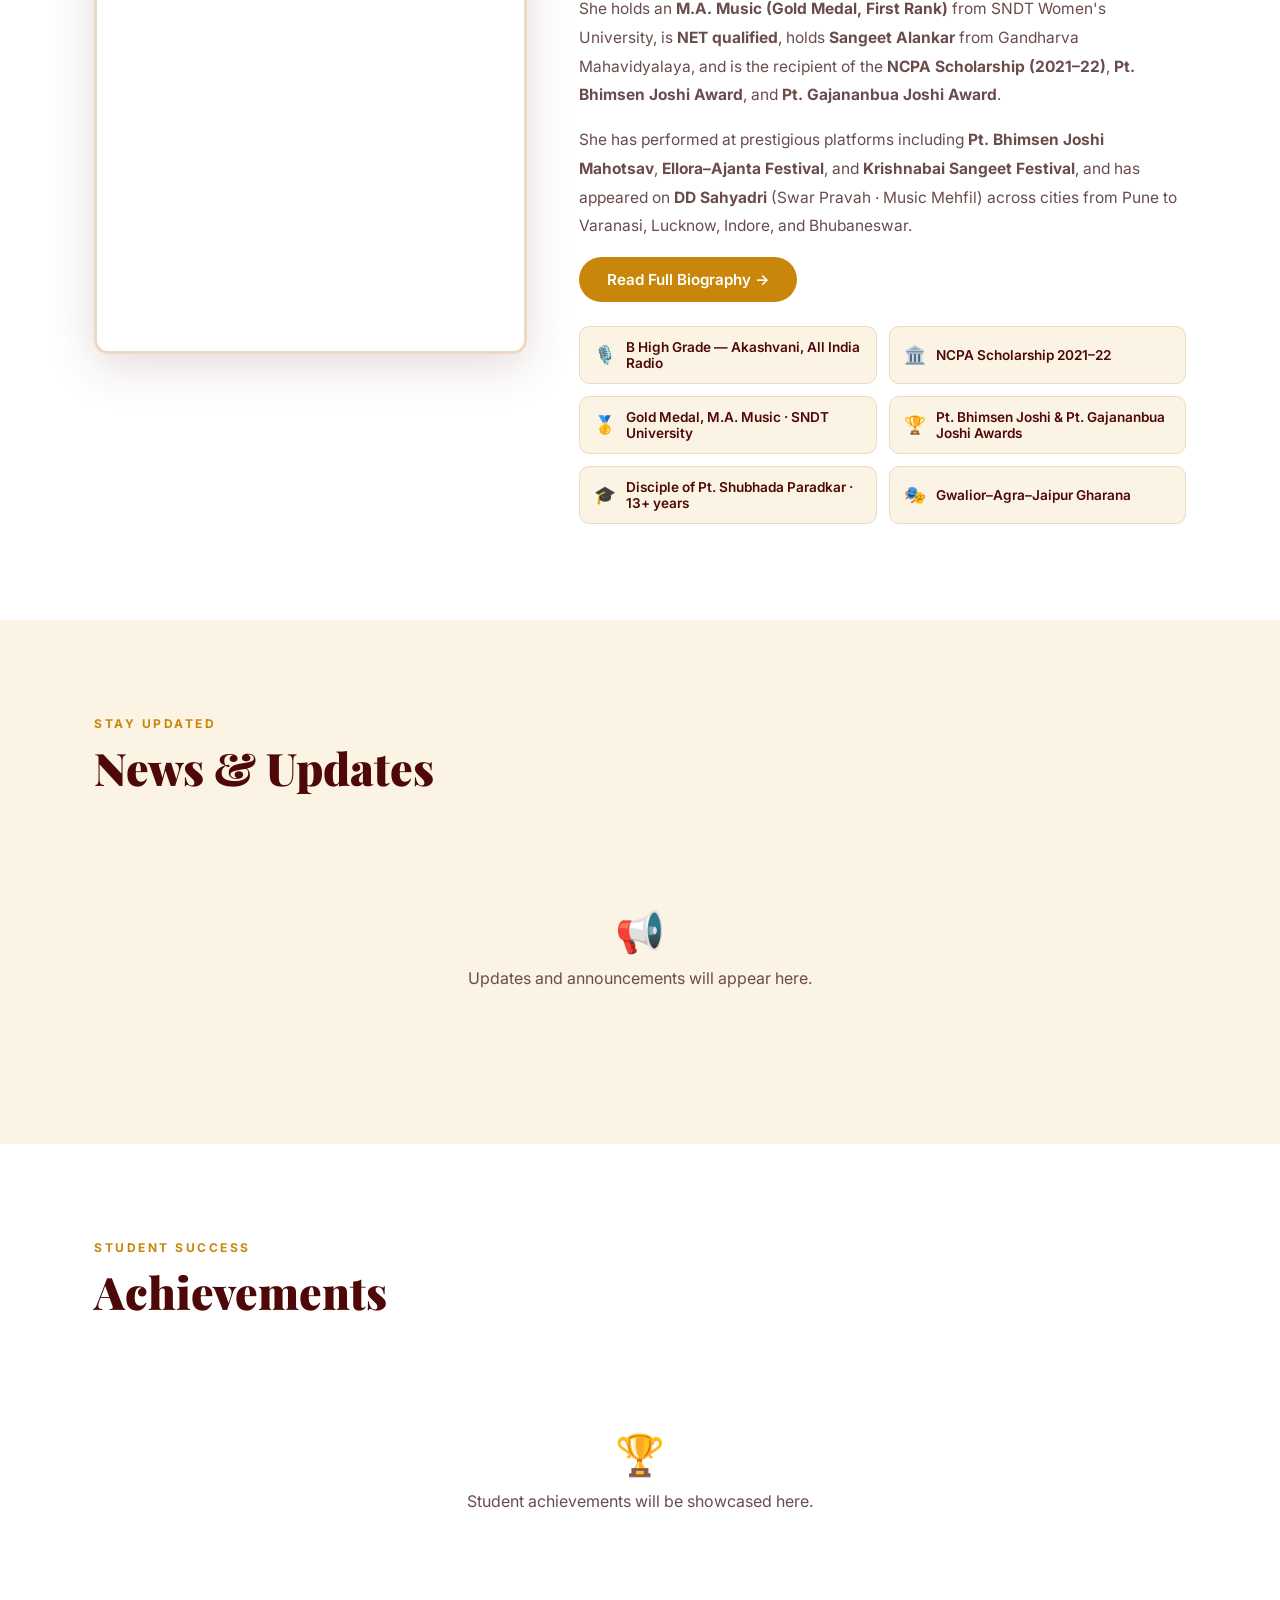
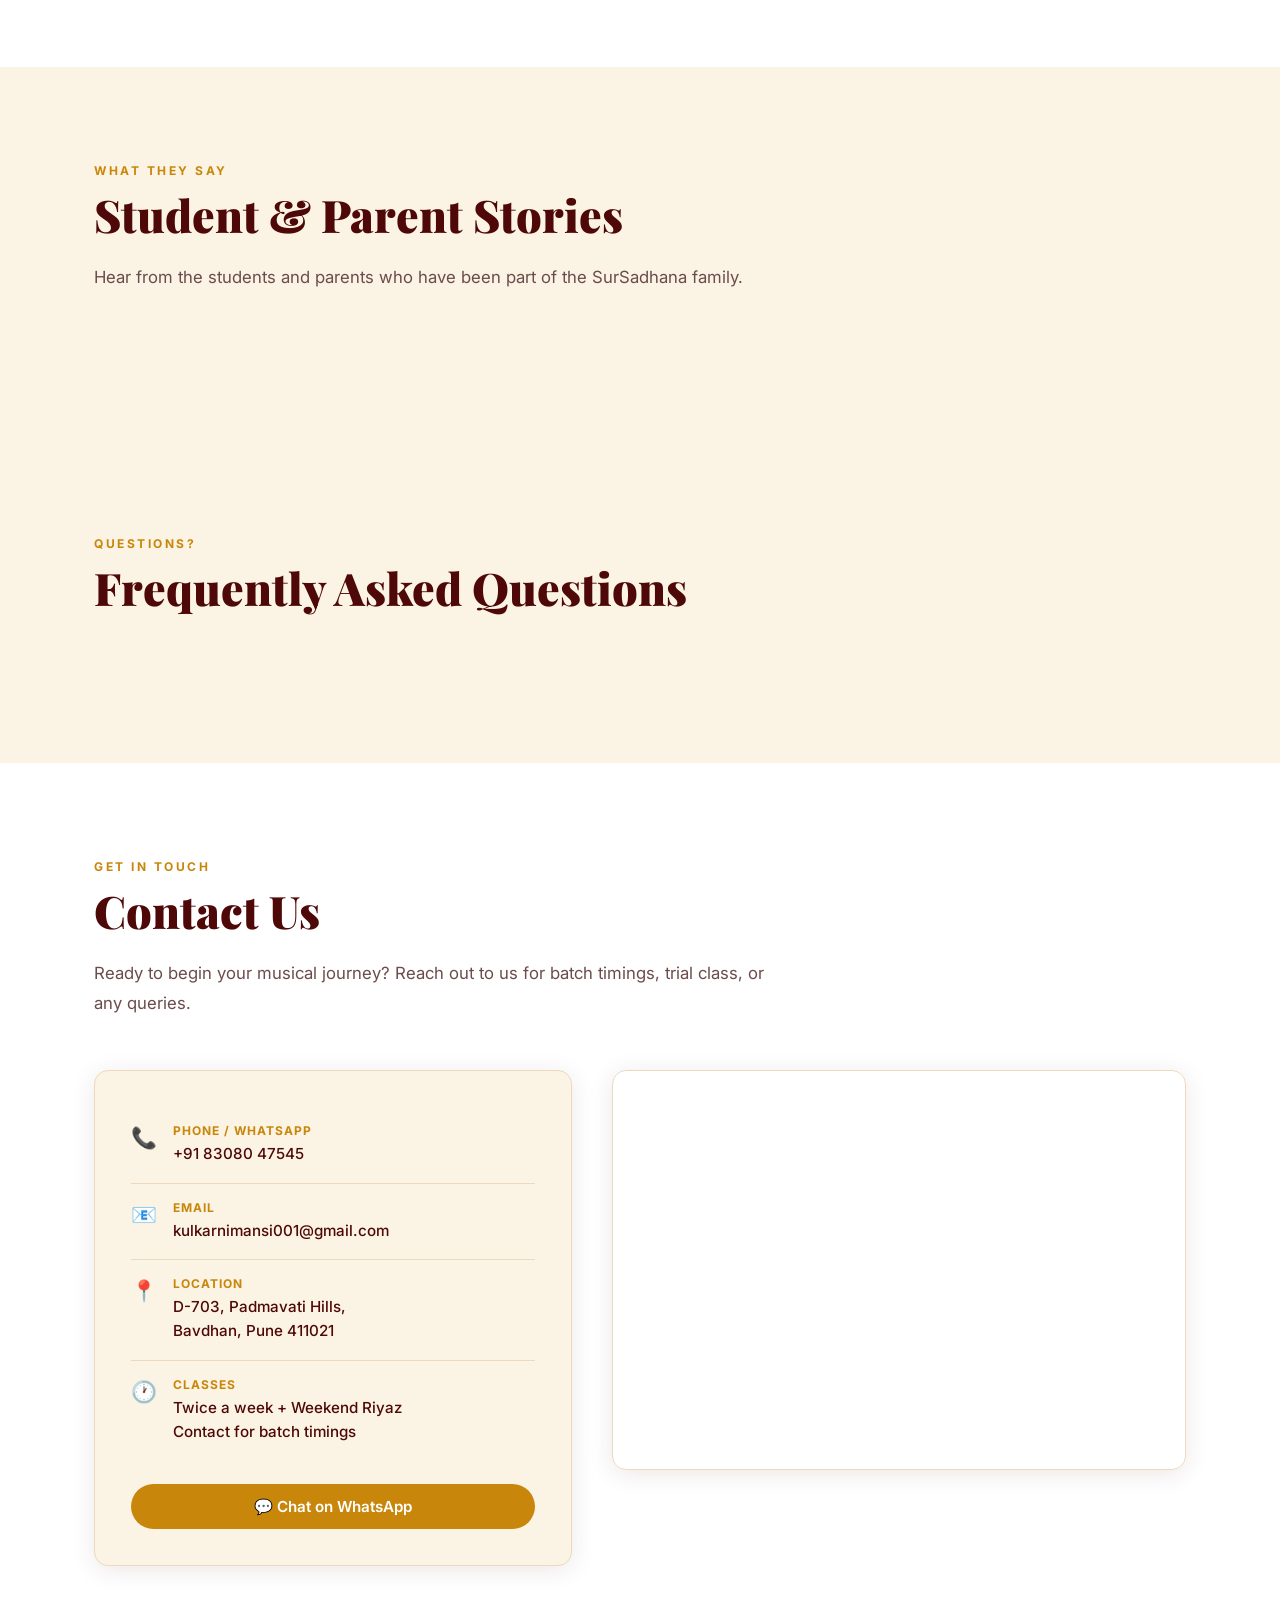
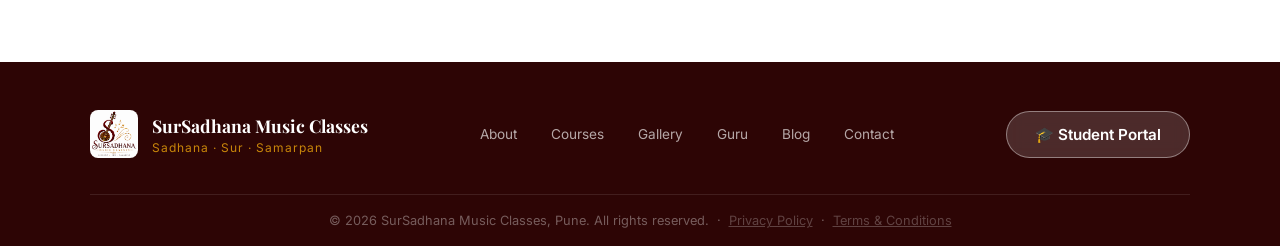
==== commit 636a51d5: "Add EN/MR/HI language switcher to website + create 3 FAQ pages - js/i18n.js: new module with full EN" ====
--- a/index.html
+++ b/index.html
@@ -156,15 +156,22 @@
     </a>
     <button class="nav-hamburger" id="hamburger" aria-label="Menu">☰</button>
     <ul class="nav-links" id="navLinks">
-      <li><a href="#about">About</a></li>
-      <li><a href="#courses">Courses</a></li>
-      <li><a href="gallery.html">Gallery</a></li>
-      <li><a href="guru.html">Guru</a></li>
-      <li><a href="blog.html">Learn</a></li>
-      <li><a href="#news">News</a></li>
-      <li><a href="#faq">FAQ</a></li>
-      <li><a href="#contact">Contact</a></li>
-      <li><a href="https://app.sursadhana.co.in" class="btn-portal" target="_blank">Student Login</a></li>
+      <li><a href="#about"       data-i18n="nav.about">About</a></li>
+      <li><a href="#courses"     data-i18n="nav.courses">Courses</a></li>
+      <li><a href="gallery.html" data-i18n="nav.gallery">Gallery</a></li>
+      <li><a href="guru.html"    data-i18n="nav.guru">Guru</a></li>
+      <li><a href="blog.html"    data-i18n="nav.learn">Learn</a></li>
+      <li><a href="#news"        data-i18n="nav.news">News</a></li>
+      <li><a href="faq.html"     data-i18n="nav.faq">FAQ</a></li>
+      <li><a href="#contact"     data-i18n="nav.contact">Contact</a></li>
+      <li><a href="https://app.sursadhana.co.in" class="btn-portal" target="_blank" data-i18n="nav.login">Student Login</a></li>
+      <li class="lang-switch">
+        <button class="lang-btn active" data-lang="en" onclick="switchLang('en')">EN</button>
+        <span class="lang-sep">|</span>
+        <button class="lang-btn" data-lang="mr" onclick="switchLang('mr')">मर</button>
+        <span class="lang-sep">|</span>
+        <button class="lang-btn" data-lang="hi" onclick="switchLang('hi')">हि</button>
+      </li>
     </ul>
   </div>
 </nav>
@@ -175,23 +182,23 @@
   <div class="hero-content">
     <img src="images/logo.png" alt="SurSadhana Music Classes" class="hero-logo animate-fade-up"/>
     <div class="hero-school-name animate-fade-up">SurSadhana Music Classes</div>
-    <div class="hero-tagline animate-fade-up delay-1">Sadhana &nbsp;·&nbsp; Sur &nbsp;·&nbsp; Samarpan</div>
-    <h1 class="hero-title animate-fade-up delay-2">
+    <div class="hero-tagline animate-fade-up delay-1" data-i18n="hero.tagline">Sadhana &nbsp;·&nbsp; Sur &nbsp;·&nbsp; Samarpan</div>
+    <h1 class="hero-title animate-fade-up delay-2" data-i18n="hero.title">
       Where Music Becomes<br><span class="gold">A Lifelong Journey</span>
     </h1>
-    <p class="hero-sub animate-fade-up delay-3">
+    <p class="hero-sub animate-fade-up delay-3" data-i18n="hero.sub">
       Indian Classical Music training in Pune — Vocal · Harmonium · Light Music<br>
       Gandharva Mahavidyalaya syllabus · Prarambhik to Sangeet Alankar
     </p>
     <div class="hero-btns animate-fade-up delay-4">
-      <a href="#courses" class="btn btn-gold">Explore Courses</a>
-      <a href="#contact" class="btn btn-outline-light">Join Now</a>
-      <a href="https://app.sursadhana.co.in" class="btn btn-white" target="_blank">🎓 Student Login</a>
+      <a href="#courses" class="btn btn-gold" data-i18n="hero.btnCourses">Explore Courses</a>
+      <a href="#contact" class="btn btn-outline-light" data-i18n="hero.btnJoin">Join Now</a>
+      <a href="https://app.sursadhana.co.in" class="btn btn-white" target="_blank" data-i18n="hero.btnLogin">🎓 Student Login</a>
     </div>
   </div>
   <div class="hero-scroll-hint">
     <span></span>
-    <p>Scroll to explore</p>
+    <p data-i18n="hero.scrollHint">Scroll to explore</p>
   </div>
 </section>
 
@@ -200,26 +207,26 @@
   <div class="features-inner">
     <div class="feature-card">
       <div class="feature-icon">🎓</div>
-      <div class="feature-title">Akhil Bhartiya Gandharva Mandal Certified Curriculum</div>
-      <div class="feature-sub">Prarambhik to Sangeet Alankar</div>
+      <div class="feature-title" data-i18n="feat.cert.title">Akhil Bhartiya Gandharva Mandal Certified Curriculum</div>
+      <div class="feature-sub"   data-i18n="feat.cert.sub">Prarambhik to Sangeet Alankar</div>
     </div>
     <div class="feature-divider"></div>
     <div class="feature-card">
       <div class="feature-icon">🎵</div>
-      <div class="feature-title">Indian Classical Foundation</div>
-      <div class="feature-sub">Vocal &bull; Harmonium &bull; Light Music</div>
+      <div class="feature-title" data-i18n="feat.classical.title">Indian Classical Foundation</div>
+      <div class="feature-sub"   data-i18n="feat.classical.sub">Vocal &bull; Harmonium &bull; Light Music</div>
     </div>
     <div class="feature-divider"></div>
     <div class="feature-card">
       <div class="feature-icon">👩‍🏫</div>
-      <div class="feature-title">Personalized Guidance</div>
-      <div class="feature-sub">Small Batches &amp; Individual Attention</div>
+      <div class="feature-title" data-i18n="feat.guidance.title">Personalized Guidance</div>
+      <div class="feature-sub"   data-i18n="feat.guidance.sub">Small Batches &amp; Individual Attention</div>
     </div>
     <div class="feature-divider"></div>
     <div class="feature-card">
       <div class="feature-icon">🎤</div>
-      <div class="feature-title">Performance Opportunities</div>
-      <div class="feature-sub">Stage Shows &bull; Recordings &bull; Competitions</div>
+      <div class="feature-title" data-i18n="feat.perf.title">Performance Opportunities</div>
+      <div class="feature-sub"   data-i18n="feat.perf.sub">Stage Shows &bull; Recordings &bull; Competitions</div>
     </div>
   </div>
 </section>
@@ -264,10 +271,10 @@
       <!-- Loaded dynamically from Firestore via cms.js -->
     </div>
     <div class="gallery-more animate-on-scroll" id="galleryMore" style="display:none">
-      <button class="btn btn-outline" onclick="loadMoreGallery()">Load More Photos</button>
+      <button class="btn btn-outline" onclick="loadMoreGallery()" data-i18n="gallery.loadMore">Load More Photos</button>
     </div>
     <div style="text-align:center;margin-top:36px" class="animate-on-scroll">
-      <a href="gallery.html" class="btn btn-outline">📷 View Full Gallery</a>
+      <a href="gallery.html" class="btn btn-outline" data-i18n="gallery.viewFull">📷 View Full Gallery</a>
     </div>
   </div>
 </section>
@@ -312,7 +319,7 @@
         <p id="teacherBio2">She holds an <strong>M.A. Music (Gold Medal, First Rank)</strong> from SNDT Women's University, is <strong>NET qualified</strong>, holds <strong>Sangeet Alankar</strong> from Gandharva Mahavidyalaya, and is the recipient of the <strong>NCPA Scholarship (2021–22)</strong>, <strong>Pt. Bhimsen Joshi Award</strong>, and <strong>Pt. Gajananbua Joshi Award</strong>.</p>
         <p id="teacherBio3">She has performed at prestigious platforms including <strong>Pt. Bhimsen Joshi Mahotsav</strong>, <strong>Ellora–Ajanta Festival</strong>, and <strong>Krishnabai Sangeet Festival</strong>, and has appeared on <strong>DD Sahyadri</strong> (Swar Pravah · Music Mehfil) across cities from Pune to Varanasi, Lucknow, Indore, and Bhubaneswar.</p>
         <div style="margin-bottom:20px">
-          <a href="guru.html" class="btn btn-gold">Read Full Biography →</a>
+          <a href="guru.html" class="btn btn-gold" data-i18n="teacher.readBio">Read Full Biography →</a>
         </div>
         <div class="teacher-highlights" id="teacherHighlights">
           <div class="highlight-item">
@@ -353,7 +360,7 @@
     <div class="news-grid" id="newsGrid">
       <div class="news-empty" id="newsEmpty">
         <span>📢</span>
-        <p>Updates and announcements will appear here.</p>
+        <p data-i18n="news.empty">Updates and announcements will appear here.</p>
       </div>
     </div>
   </div>
@@ -367,7 +374,7 @@
     <div class="achievements-grid" id="achievementsGrid">
       <div class="news-empty" id="achievementsEmpty">
         <span>🏆</span>
-        <p>Student achievements will be showcased here.</p>
+        <p data-i18n="achieve.empty">Student achievements will be showcased here.</p>
       </div>
     </div>
   </div>
@@ -410,32 +417,32 @@
           <div class="contact-item">
             <span class="contact-icon">📞</span>
             <div>
-              <div class="contact-label">Phone / WhatsApp</div>
+              <div class="contact-label" data-i18n="contact.phone">Phone / WhatsApp</div>
               <a href="tel:+918308047545" class="contact-value" id="contactPhoneLink"><span id="contactPhone">+91 83080 47545</span></a>
             </div>
           </div>
           <div class="contact-item">
             <span class="contact-icon">📧</span>
             <div>
-              <div class="contact-label">Email</div>
+              <div class="contact-label" data-i18n="contact.email">Email</div>
               <a href="mailto:kulkarnimansi001@gmail.com" class="contact-value" id="contactEmailLink"><span id="contactEmail">kulkarnimansi001@gmail.com</span></a>
             </div>
           </div>
           <div class="contact-item">
             <span class="contact-icon">📍</span>
             <div>
-              <div class="contact-label">Location</div>
+              <div class="contact-label" data-i18n="contact.location">Location</div>
               <div class="contact-value" id="contactAddress">D-703, Padmavati Hills,<br>Bavdhan, Pune 411021</div>
             </div>
           </div>
           <div class="contact-item">
             <span class="contact-icon">🕐</span>
             <div>
-              <div class="contact-label">Classes</div>
-              <div class="contact-value"><span id="contactSchedule">Twice a week + Weekend Riyaz</span><br><span id="contactScheduleNote">Contact for batch timings</span></div>
+              <div class="contact-label" data-i18n="contact.classes">Classes</div>
+              <div class="contact-value"><span id="contactSchedule" data-i18n="contact.schedule">Twice a week + Weekend Riyaz</span><br><span id="contactScheduleNote" data-i18n="contact.scheduleNote">Contact for batch timings</span></div>
             </div>
           </div>
-          <a href="https://wa.me/918308047545?text=Hello%2C%20I%20would%20like%20to%20know%20more%20about%20SurSadhana%20Academy." class="btn btn-gold whatsapp-btn" target="_blank" id="whatsappBtn">
+          <a href="https://wa.me/918308047545?text=Hello%2C%20I%20would%20like%20to%20know%20more%20about%20SurSadhana%20Academy." class="btn btn-gold whatsapp-btn" target="_blank" id="whatsappBtn" data-i18n="contact.whatsapp">
             💬 Chat on WhatsApp
           </a>
         </div>
@@ -462,27 +469,28 @@
       </div>
     </div>
     <div class="footer-links">
-      <a href="#about">About</a>
-      <a href="#courses">Courses</a>
-      <a href="gallery.html">Gallery</a>
-      <a href="guru.html">Guru</a>
-      <a href="blog.html">Blog</a>
-      <a href="#contact">Contact</a>
+      <a href="#about"       data-i18n="footer.about">About</a>
+      <a href="#courses"     data-i18n="footer.courses">Courses</a>
+      <a href="gallery.html" data-i18n="footer.gallery">Gallery</a>
+      <a href="guru.html"    data-i18n="footer.guru">Guru</a>
+      <a href="blog.html"    data-i18n="footer.blog">Blog</a>
+      <a href="#contact"     data-i18n="footer.contact">Contact</a>
     </div>
     <div class="footer-portal">
-      <a href="https://app.sursadhana.co.in" class="btn btn-ghost" target="_blank">🎓 Student Portal</a>
+      <a href="https://app.sursadhana.co.in" class="btn btn-ghost" target="_blank" data-i18n="footer.portal">🎓 Student Portal</a>
     </div>
   </div>
   <div class="footer-bottom">
-    © 2026 SurSadhana Music Classes, Pune. All rights reserved.
-    &nbsp;·&nbsp; <a href="privacy-policy.html" style="color:inherit;opacity:.7;text-decoration:underline">Privacy Policy</a>
-    &nbsp;·&nbsp; <a href="terms.html" style="color:inherit;opacity:.7;text-decoration:underline">Terms &amp; Conditions</a>
+    <span data-i18n="footer.copyright">© 2026 SurSadhana Music Classes, Pune. All rights reserved.</span>
+    &nbsp;·&nbsp; <a href="privacy-policy.html" style="color:inherit;opacity:.7;text-decoration:underline" data-i18n="footer.privacy">Privacy Policy</a>
+    &nbsp;·&nbsp; <a href="terms.html" style="color:inherit;opacity:.7;text-decoration:underline" data-i18n="footer.terms">Terms &amp; Conditions</a>
   </div>
 </footer>
 
 <!-- Back to top -->
 <button class="back-to-top" id="backToTop" onclick="window.scrollTo({top:0,behavior:'smooth'})">↑</button>
 
+<script src="js/i18n.js"></script>
 <script src="js/main.js"></script>
 <script type="module" src="js/cms.js"></script>
 </body>
--- a/css/style.css
+++ b/css/style.css
@@ -150,6 +150,29 @@
 }
 .navbar.scrolled .nav-hamburger { color: var(--maroon); }
 
+/* ── LANGUAGE SWITCHER ────────────────────────────────────────────── */
+.lang-switch {
+  display: flex; align-items: center; gap: 2px;
+  background: rgba(255,255,255,.1); border-radius: 50px;
+  padding: 3px 6px; list-style: none;
+}
+.navbar.scrolled .lang-switch { background: rgba(123,21,21,.08); }
+.lang-btn {
+  background: none; border: none; cursor: pointer;
+  font-size: .72rem; font-weight: 700; padding: 3px 7px;
+  border-radius: 50px; color: rgba(255,255,255,.65);
+  transition: background .15s, color .15s; font-family: inherit;
+  line-height: 1.5;
+}
+.lang-btn.active {
+  background: rgba(255,255,255,.2); color: #fff;
+}
+.lang-btn:hover:not(.active) { color: #fff; }
+.navbar.scrolled .lang-btn { color: var(--text-muted); }
+.navbar.scrolled .lang-btn.active { background: rgba(123,21,21,.12); color: var(--maroon-dark); }
+.lang-sep { color: rgba(255,255,255,.25); font-size: .65rem; user-select: none; }
+.navbar.scrolled .lang-sep { color: rgba(0,0,0,.15); }
+
 /* ── HERO ─────────────────────────────────────────────────────────── */
 .hero {
   min-height: 100vh;
@@ -492,6 +515,7 @@
   transition: transform .3s; display: inline-block;
 }
 .faq-q.open .faq-arrow { transform: rotate(90deg); }
+.faq-icon { font-size: 1.3rem; color: var(--gold); flex-shrink: 0; font-weight: 400; line-height: 1; }
 .faq-a {
   max-height: 0; overflow: hidden;
   transition: max-height .35s ease, padding .35s ease;
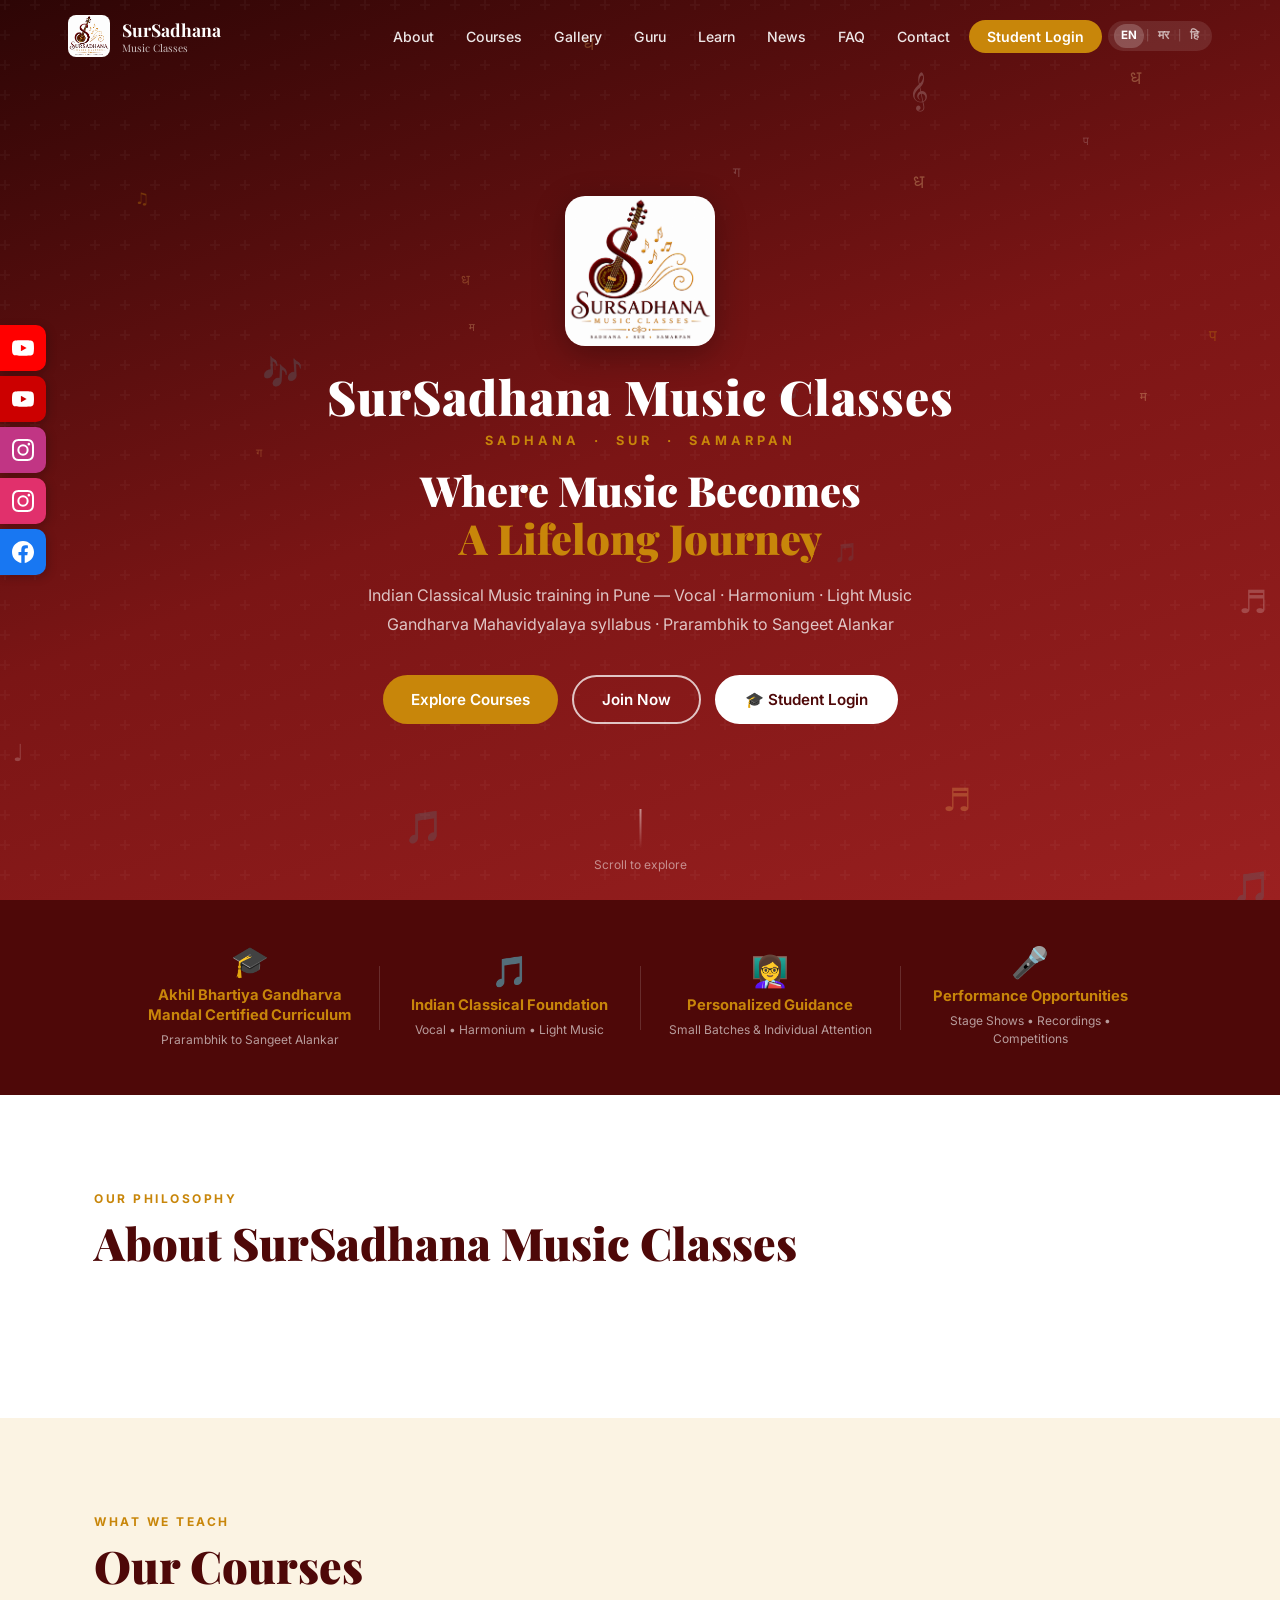
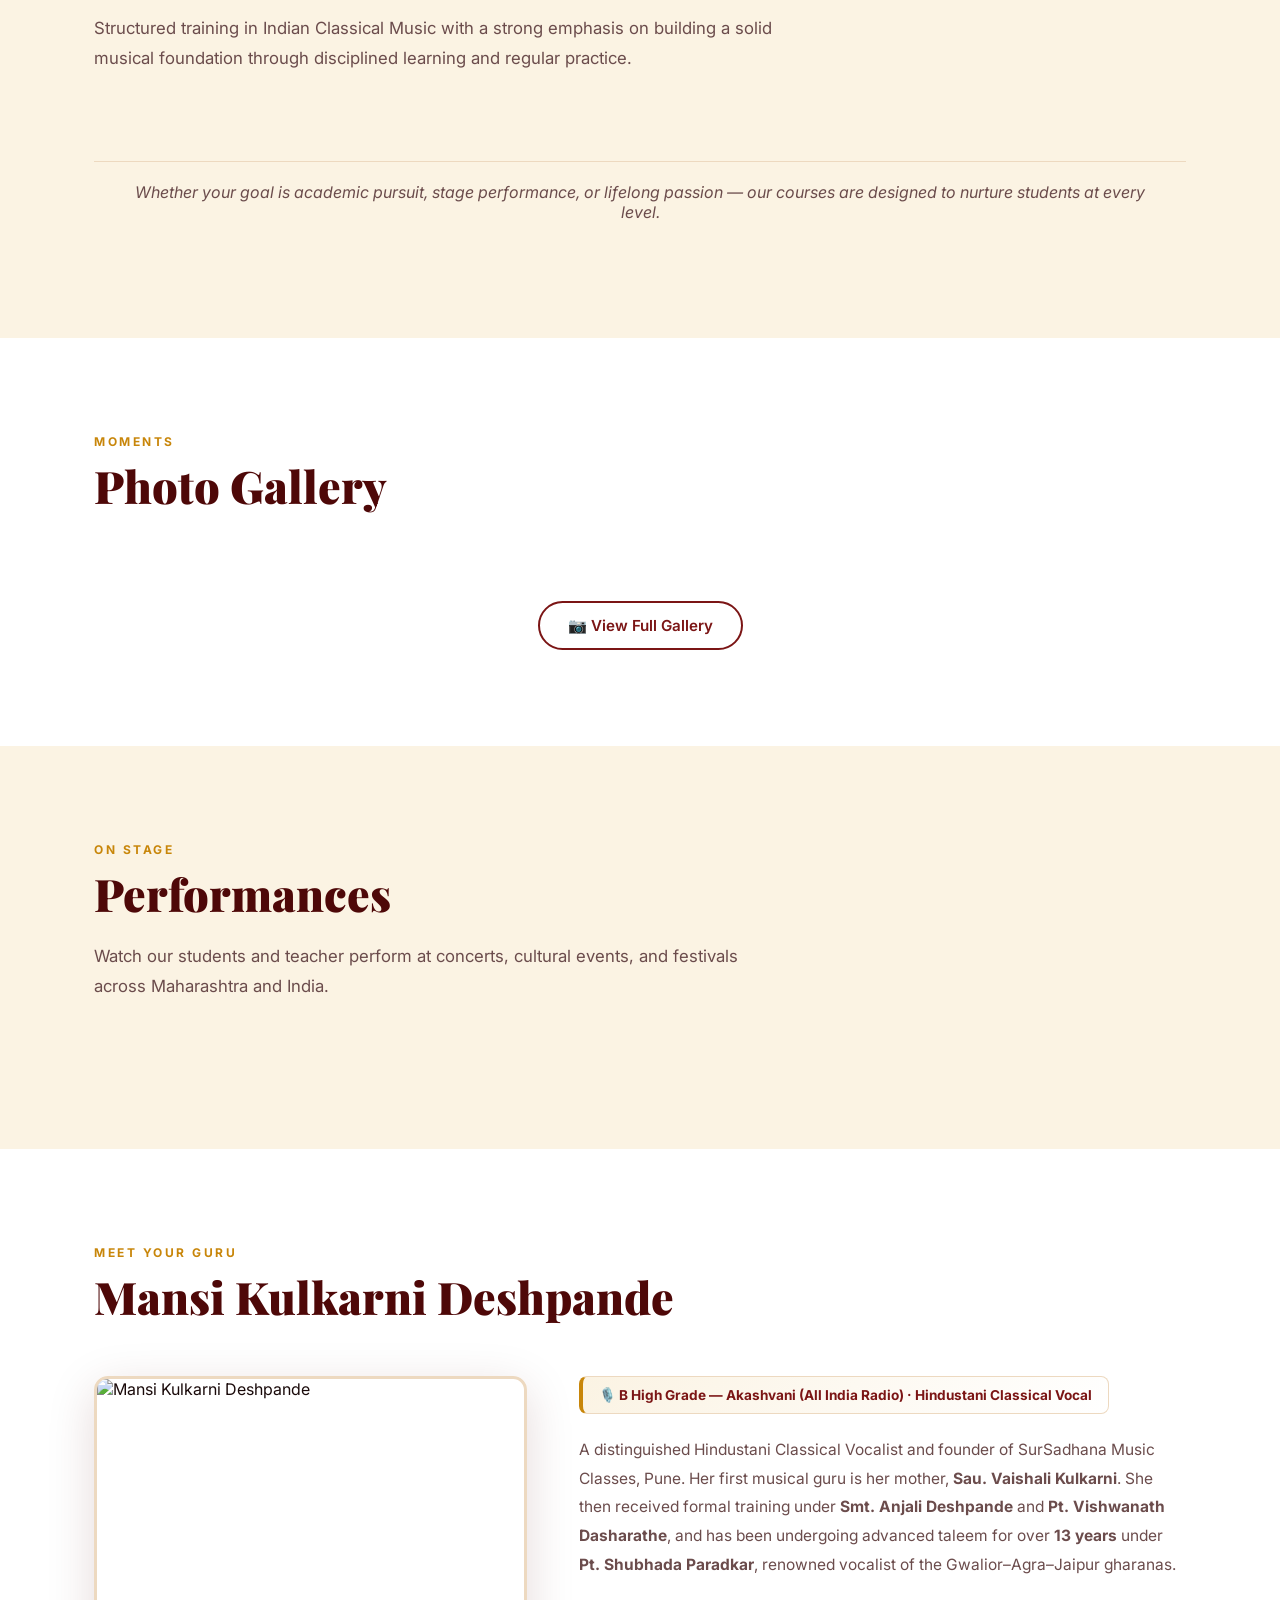
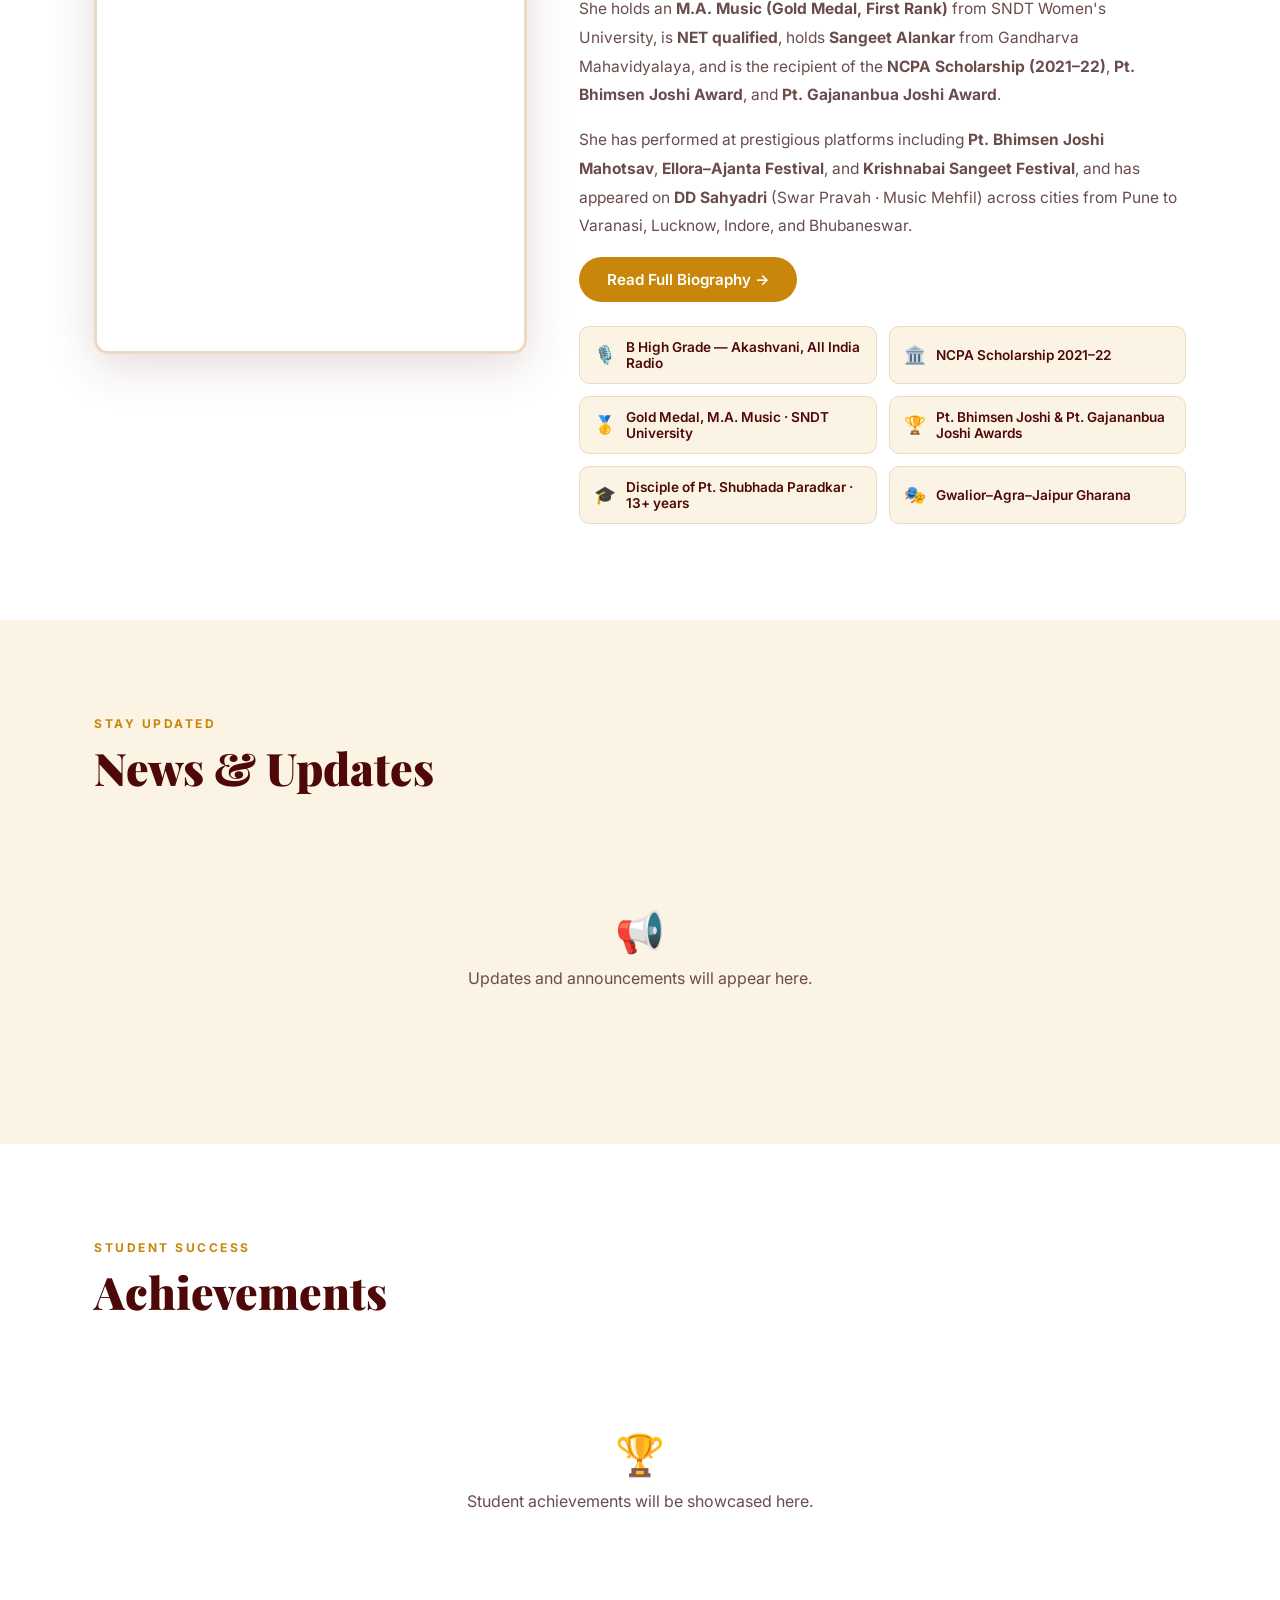
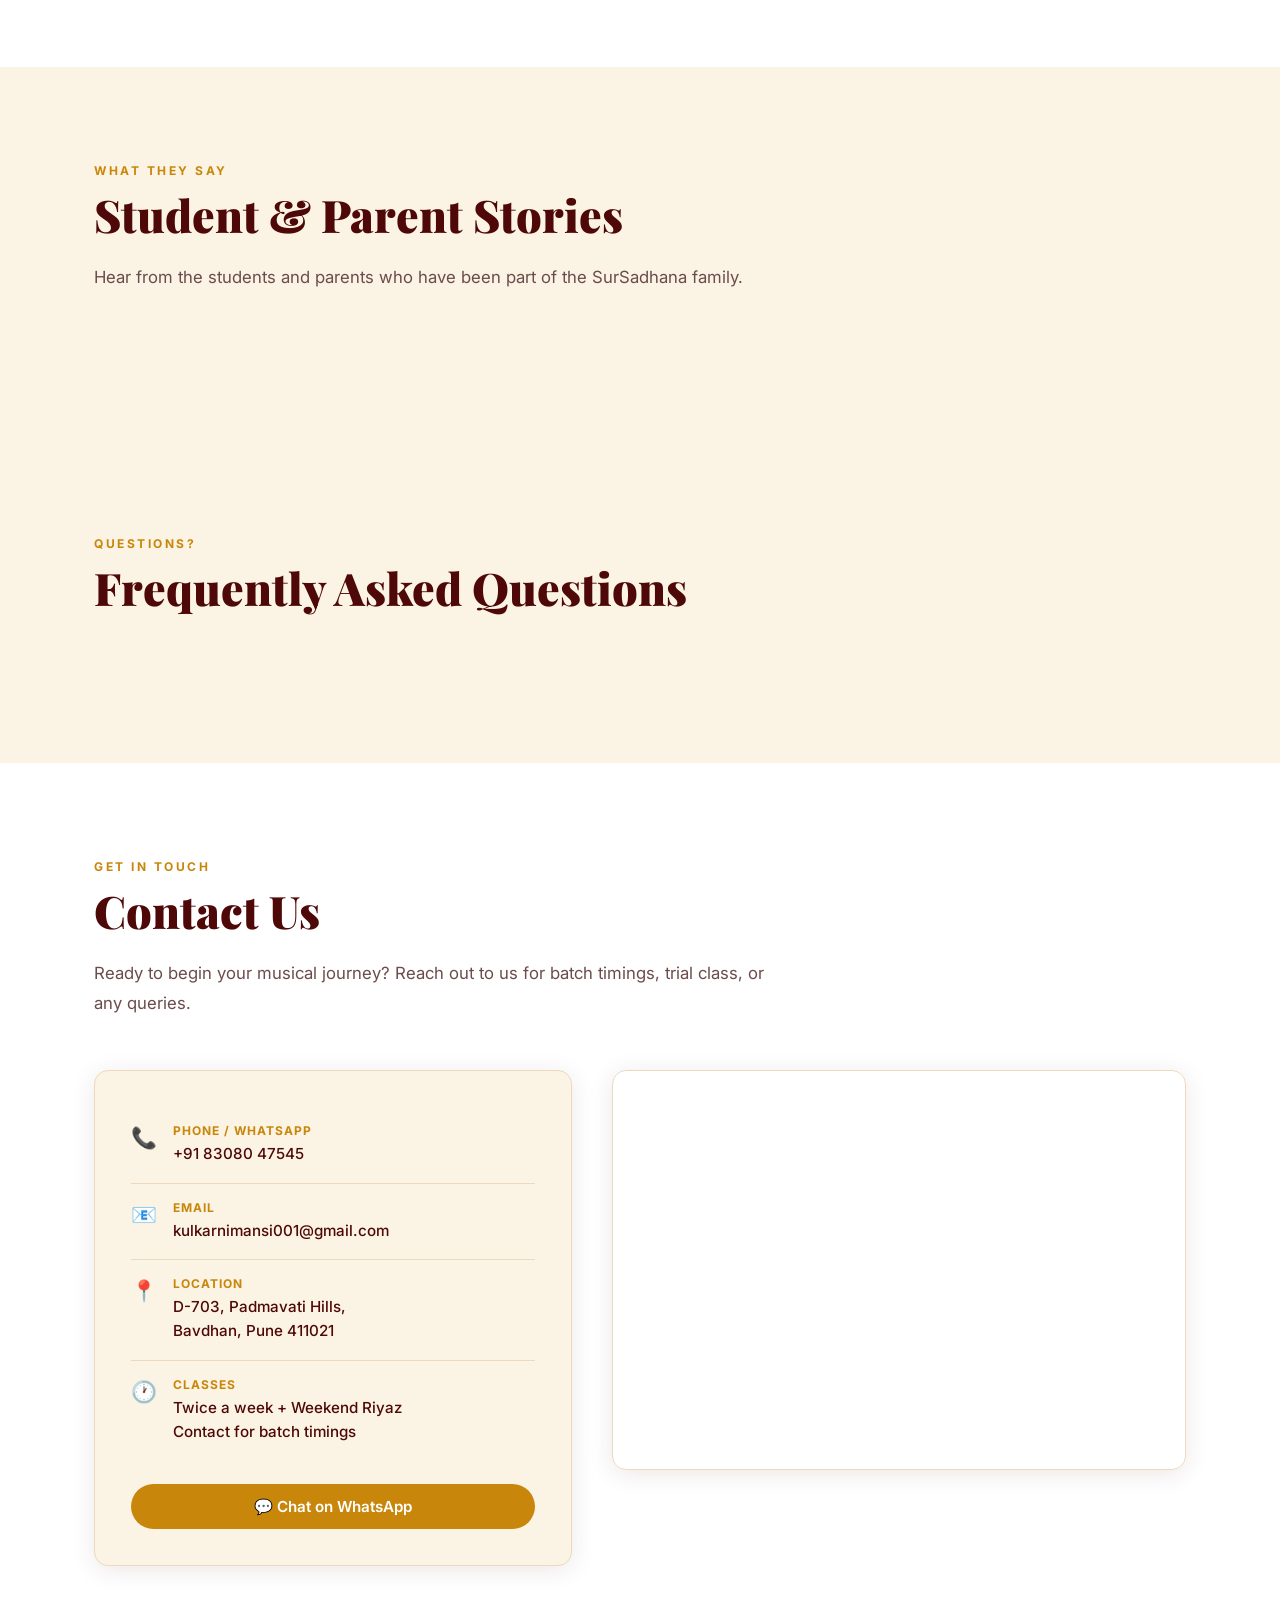
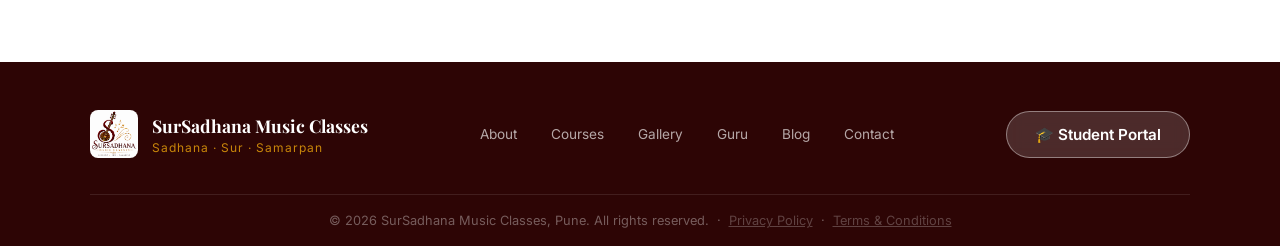
==== commit a8fb558f: "feat: news cards show excerpt + open full content in modal Cards now show 120-char excerpt and Read " ====
--- a/index.html
+++ b/index.html
@@ -287,6 +287,21 @@
   <button class="lightbox-nav lightbox-next" onclick="event.stopPropagation();lbNav(1)">&#8250;</button>
 </div>
 
+<!-- ── NEWS MODAL ──────────────────────────────────────────────────── -->
+<div class="news-modal" id="newsModal" onclick="closeNewsModal()">
+  <div class="news-modal-inner" id="newsModalInner" onclick="event.stopPropagation()">
+    <button class="news-modal-close" onclick="closeNewsModal()" aria-label="Close">✕</button>
+    <div id="newsModalImgWrap" style="display:none">
+      <img id="newsModalImgEl" src="" alt="" style="width:100%;aspect-ratio:16/9;object-fit:cover;display:block;border-radius:16px 16px 0 0"/>
+    </div>
+    <div class="news-modal-content">
+      <div class="news-date" id="newsModalDate"></div>
+      <h3 class="news-modal-title" id="newsModalTitle"></h3>
+      <div class="news-modal-body" id="newsModalBody"></div>
+    </div>
+  </div>
+</div>
+
 <!-- ── PERFORMANCES ────────────────────────────────────────────────── -->
 <section class="section section-alt" id="performances">
   <div class="container">
@@ -490,6 +505,14 @@
 <!-- Back to top -->
 <button class="back-to-top" id="backToTop" onclick="window.scrollTo({top:0,behavior:'smooth'})">↑</button>
 
+<script>
+document.addEventListener('keydown', function(e) {
+  if (e.key === 'Escape') {
+    if (typeof closeNewsModal === 'function') closeNewsModal();
+    if (typeof closeLightbox === 'function') closeLightbox();
+  }
+});
+</script>
 <script src="js/i18n.js"></script>
 <script src="js/main.js"></script>
 <script type="module" src="js/cms.js"></script>
--- a/css/style.css
+++ b/css/style.css
@@ -467,16 +467,69 @@
 }
 .news-card {
   background: var(--white); border-radius: var(--radius);
-  padding: 28px; border: 1px solid var(--border);
+  padding: 28px; overflow: hidden; border: 1px solid var(--border);
   box-shadow: var(--shadow); border-top: 3px solid var(--gold);
-  transition: transform .3s;
-}
-.news-card:hover { transform: translateY(-4px); }
-.news-date  { font-size: .75rem; color: var(--gold); font-weight: 700; margin-bottom: 10px; text-transform: uppercase; letter-spacing: 1px; }
-.news-title { font-family: var(--font-display); font-size: 1.1rem; color: var(--maroon-dark); margin-bottom: 10px; line-height: 1.4; }
-.news-body  { font-size: .88rem; color: var(--text-muted); line-height: 1.7; }
+  transition: transform .25s, box-shadow .25s;
+  cursor: pointer; display: flex; flex-direction: column;
+}
+.news-card:hover { transform: translateY(-5px); box-shadow: 0 12px 32px rgba(0,0,0,.12); }
+.news-card-img { margin: -28px -28px 22px -28px; overflow: hidden; }
+.news-card-img img { width: 100%; aspect-ratio: 16/9; object-fit: cover; display: block; transition: transform .35s; }
+.news-card:hover .news-card-img img { transform: scale(1.04); }
+.news-date    { font-size: .75rem; color: var(--gold); font-weight: 700; margin-bottom: 10px; text-transform: uppercase; letter-spacing: 1px; }
+.news-title   { font-family: var(--font-display); font-size: 1.1rem; color: var(--maroon-dark); margin-bottom: 10px; line-height: 1.4; }
+.news-excerpt { font-size: .88rem; color: var(--text-muted); line-height: 1.7; flex: 1; }
+.news-body    { font-size: .88rem; color: var(--text-muted); line-height: 1.7; }
+.news-read-more {
+  margin-top: 16px; font-size: .8rem; font-weight: 700;
+  color: var(--maroon); letter-spacing: .3px;
+  display: inline-flex; align-items: center; gap: 4px;
+  transition: gap .2s;
+}
+.news-card:hover .news-read-more { gap: 8px; }
 .news-empty { grid-column: 1/-1; text-align: center; padding: 60px 0; color: var(--text-muted); }
 .news-empty span { font-size: 2.5rem; display: block; margin-bottom: 12px; }
+
+/* ── News modal ──────────────────────────────────────────────────── */
+@keyframes newsModalIn {
+  from { opacity: 0; transform: translateY(28px) scale(.97); }
+  to   { opacity: 1; transform: translateY(0) scale(1); }
+}
+.news-modal {
+  position: fixed; inset: 0; z-index: 900;
+  background: rgba(0,0,0,.68);
+  display: none; align-items: center; justify-content: center;
+  padding: 20px;
+  backdrop-filter: blur(6px); -webkit-backdrop-filter: blur(6px);
+}
+.news-modal.open { display: flex; }
+.news-modal-inner {
+  background: var(--white); border-radius: 16px;
+  max-width: 660px; width: 100%;
+  max-height: 88vh; overflow-y: auto;
+  position: relative;
+  box-shadow: 0 32px 80px rgba(0,0,0,.35);
+  animation: newsModalIn .32s cubic-bezier(.22,.6,.36,1) both;
+  scrollbar-width: thin;
+}
+.news-modal-close {
+  position: sticky; top: 14px; float: right; margin: 14px 14px 0 0;
+  background: rgba(0,0,0,.09); border: none;
+  width: 34px; height: 34px; border-radius: 50%;
+  cursor: pointer; font-size: .85rem; z-index: 2;
+  display: flex; align-items: center; justify-content: center;
+  transition: background .18s;
+}
+.news-modal-close:hover { background: rgba(0,0,0,.18); }
+.news-modal-content { padding: 24px 32px 36px; clear: both; }
+.news-modal-title {
+  font-family: var(--font-display); font-size: 1.5rem;
+  color: var(--maroon-dark); line-height: 1.35; margin-bottom: 20px;
+}
+.news-modal-body {
+  font-size: .95rem; color: var(--text-muted);
+  line-height: 1.85; white-space: pre-wrap;
+}
 
 /* ── ACHIEVEMENTS ─────────────────────────────────────────────────── */
 .achievements-grid {
@@ -485,11 +538,14 @@
 }
 .achievement-card {
   background: linear-gradient(135deg, var(--cream), #fff);
-  border-radius: var(--radius); padding: 24px;
+  border-radius: var(--radius); padding: 24px; overflow: hidden;
   border: 1px solid var(--border); text-align: center;
   box-shadow: var(--shadow); transition: transform .3s;
 }
 .achievement-card:hover { transform: translateY(-4px); }
+.achievement-img { margin: -24px -24px 16px -24px; overflow: hidden; }
+.achievement-img img { width: 100%; aspect-ratio: 4/3; object-fit: cover; display: block; transition: transform .35s; }
+.achievement-card:hover .achievement-img img { transform: scale(1.04); }
 .achievement-icon { font-size: 2rem; margin-bottom: 10px; }
 .achievement-name { font-weight: 700; color: var(--maroon-dark); margin-bottom: 6px; }
 .achievement-text { font-size: .88rem; color: var(--text-muted); line-height: 1.6; }
@@ -578,6 +634,43 @@
 .footer-bottom {
   text-align: center; padding: 18px;
   font-size: .8rem; color: rgba(255,255,255,.35);
+}
+
+/* ── FLOATING SOCIAL BAR ──────────────────────────────────────────── */
+.social-float {
+  position: fixed; left: 0; top: 50%; transform: translateY(-50%);
+  z-index: 450; display: flex; flex-direction: column; gap: 5px;
+}
+.social-float a {
+  display: flex; align-items: center;
+  width: 46px; height: 46px;
+  border-radius: 0 10px 10px 0;
+  text-decoration: none; overflow: hidden; white-space: nowrap;
+  box-shadow: 2px 2px 10px rgba(0,0,0,.22);
+  transition: width .28s cubic-bezier(.4,0,.2,1), box-shadow .2s;
+  will-change: width;
+}
+.social-float a:hover { width: 166px; box-shadow: 4px 4px 16px rgba(0,0,0,.3); }
+.social-float a svg   { flex-shrink: 0; width: 46px; height: 46px; padding: 12px; }
+.social-float .sf-label {
+  font-size: .72rem; font-weight: 700; color: #fff;
+  letter-spacing: .3px; padding-right: 14px;
+  opacity: 0; transition: opacity .18s .12s;
+}
+.social-float a:hover .sf-label { opacity: 1; }
+
+/* platform colours */
+.sf-yt  { background: #FF0000; }
+.sf-yt2 { background: #CC0000; }
+.sf-ig  { background: #C13584; }
+.sf-ig2 { background: #E1306C; }
+.sf-fb  { background: #1877F2; }
+
+@media (max-width: 600px) {
+  .social-float a       { width: 38px; height: 38px; }
+  .social-float a svg   { width: 38px; height: 38px; padding: 10px; }
+  .social-float a:hover { width: 38px; }   /* no expand on mobile */
+  .social-float .sf-label { display: none; }
 }
 
 /* ── BACK TO TOP ──────────────────────────────────────────────────── */
@@ -800,35 +893,91 @@
 /* ════════════════════════════════════════════════════════════════════
    GURU PAGE
 ════════════════════════════════════════════════════════════════════ */
+/* ── Guru hero — editorial split ─────────────────────────────────── */
+@keyframes guruImgReveal {
+  from { opacity: 0; transform: scale(1.07); filter: brightness(.65); }
+  to   { opacity: 1; transform: scale(1);    filter: brightness(1); }
+}
+@keyframes guruFadeUp {
+  from { opacity: 0; transform: translateY(22px); }
+  to   { opacity: 1; transform: translateY(0); }
+}
+@keyframes guruRuleGrow {
+  from { width: 0; opacity: 0; }
+  to   { width: 52px; opacity: 1; }
+}
+
 .guru-hero {
-  background: linear-gradient(160deg, var(--maroon-deep) 0%, #1a0505 60%, #3a0808 100%);
-  min-height: 100vh; display: flex; align-items: center; justify-content: center;
+  min-height: 100vh; display: flex;
   position: relative; overflow: hidden;
-  padding: calc(var(--nav-h) + 40px) 24px 80px; text-align: center;
-}
-.guru-hero-glow {
-  position: absolute; width: 600px; height: 600px; border-radius: 50%;
-  background: radial-gradient(circle, rgba(200,134,10,.12) 0%, transparent 70%);
-  top: 50%; left: 50%; transform: translate(-50%,-50%); pointer-events: none;
+  background: #0b0104;
+}
+
+/* Photo panel — fills left ~57% */
+.guru-hero-img-panel {
+  position: relative; flex: 0 0 57%; overflow: hidden;
 }
 .guru-hero-photo {
-  width: 190px; height: 190px; border-radius: 50%; object-fit: cover;
-  border: 4px solid var(--gold);
-  box-shadow: 0 0 0 10px rgba(200,134,10,.12), 0 20px 60px rgba(0,0,0,.5);
-  margin: 0 auto 28px; display: block;
+  width: 100%; height: 100%;
+  object-fit: cover; object-position: 52% 12%;
+  display: block;
+  animation: guruImgReveal 1.8s cubic-bezier(.22,.6,.36,1) both;
+}
+/* Multi-directional fade: right edge into content, bottom darkened */
+.guru-hero-img-overlay {
+  position: absolute; inset: 0; pointer-events: none;
+  background:
+    linear-gradient(to right,  transparent 45%, #0b0104 96%),
+    linear-gradient(to top,    rgba(11,1,4,.75) 0%, transparent 38%),
+    linear-gradient(to bottom, rgba(11,1,4,.45) 0%, transparent 22%);
+}
+
+/* Content panel — right side */
+.guru-hero-content {
+  flex: 1; display: flex; flex-direction: column; justify-content: center;
+  padding: calc(var(--nav-h) + 56px) 60px 80px 44px;
+  position: relative; z-index: 2;
+}
+.guru-hero-rule {
+  height: 2px; background: var(--gold); border-radius: 99px;
+  margin-bottom: 24px;
+  animation: guruRuleGrow .9s cubic-bezier(.22,.6,.36,1) .15s both;
+}
+.guru-hero-eyebrow {
+  font-size: .68rem; font-weight: 700; letter-spacing: 3.5px;
+  text-transform: uppercase; color: var(--gold); margin-bottom: 18px;
 }
 .guru-hero h1 {
-  font-family: var(--font-display); font-size: clamp(2.2rem, 5vw, 3.4rem);
-  font-weight: 900; color: #fff; line-height: 1.15; margin-bottom: 10px;
-}
-.guru-hero-subtitle { font-size: 1rem; color: rgba(255,255,255,.65); margin-bottom: 22px; }
+  font-family: var(--font-display);
+  font-size: clamp(2.6rem, 4vw, 4rem);
+  font-weight: 900; line-height: 1.08; margin-bottom: 18px;
+  background: linear-gradient(145deg, #ffffff 55%, #C8860A 100%);
+  -webkit-background-clip: text; -webkit-text-fill-color: transparent;
+  background-clip: text;
+}
+.guru-hero-subtitle {
+  font-size: .95rem; color: rgba(255,255,255,.45);
+  margin-bottom: 26px; letter-spacing: .4px;
+}
 .guru-credential {
   display: inline-flex; align-items: center; gap: 8px;
-  background: rgba(200,134,10,.15); border: 1px solid rgba(200,134,10,.4);
-  color: var(--gold); padding: 10px 24px; border-radius: 50px;
-  font-size: .9rem; font-weight: 600; margin-bottom: 32px;
-}
-.guru-hero-btns { display: flex; gap: 14px; justify-content: center; flex-wrap: wrap; }
+  background: rgba(200,134,10,.1); border: 1px solid rgba(200,134,10,.32);
+  color: var(--gold); padding: 9px 20px; border-radius: 50px;
+  font-size: .8rem; font-weight: 600; margin-bottom: 38px;
+  align-self: flex-start;
+}
+.guru-hero-btns { display: flex; gap: 14px; flex-wrap: wrap; }
+
+/* Scroll cue */
+.guru-hero-scroll {
+  display: flex; align-items: center; gap: 10px;
+  margin-top: 52px; color: rgba(255,255,255,.25);
+  font-size: .65rem; letter-spacing: 2.5px; text-transform: uppercase;
+}
+.guru-hero-scroll-line { width: 32px; height: 1px; background: rgba(255,255,255,.22); }
+
+/* Staggered content animations */
+.animate-guru { opacity: 0; animation: guruFadeUp .9s cubic-bezier(.22,.6,.36,1) both; }
 
 .guru-stats {
   display: flex; background: var(--cream); border-top: 3px solid var(--gold);
@@ -917,6 +1066,20 @@
   .timeline-spacer    { display: none; }
 }
 @media (max-width: 768px) {
+  /* Guru hero — stacks vertically on mobile */
+  .guru-hero            { flex-direction: column; }
+  .guru-hero-img-panel  { flex: none; width: 100%; height: 62vh; min-height: 280px; }
+  .guru-hero-photo      { object-position: 52% 8%; }
+  .guru-hero-img-overlay {
+    background:
+      linear-gradient(to bottom, transparent 40%, #0b0104 92%),
+      linear-gradient(to top, transparent 70%, rgba(11,1,4,.4) 100%);
+  }
+  .guru-hero-content    { padding: 28px 26px 56px; }
+  .guru-hero h1         { font-size: clamp(2.1rem, 7.5vw, 2.8rem); }
+  .guru-hero-btns       { flex-direction: column; gap: 10px; }
+  .guru-hero-scroll     { display: none; }
+
   .gallery-full-grid  { grid-template-columns: repeat(2, 1fr); }
   .blog-grid          { grid-template-columns: 1fr; }
   .awards-grid        { grid-template-columns: 1fr 1fr; }
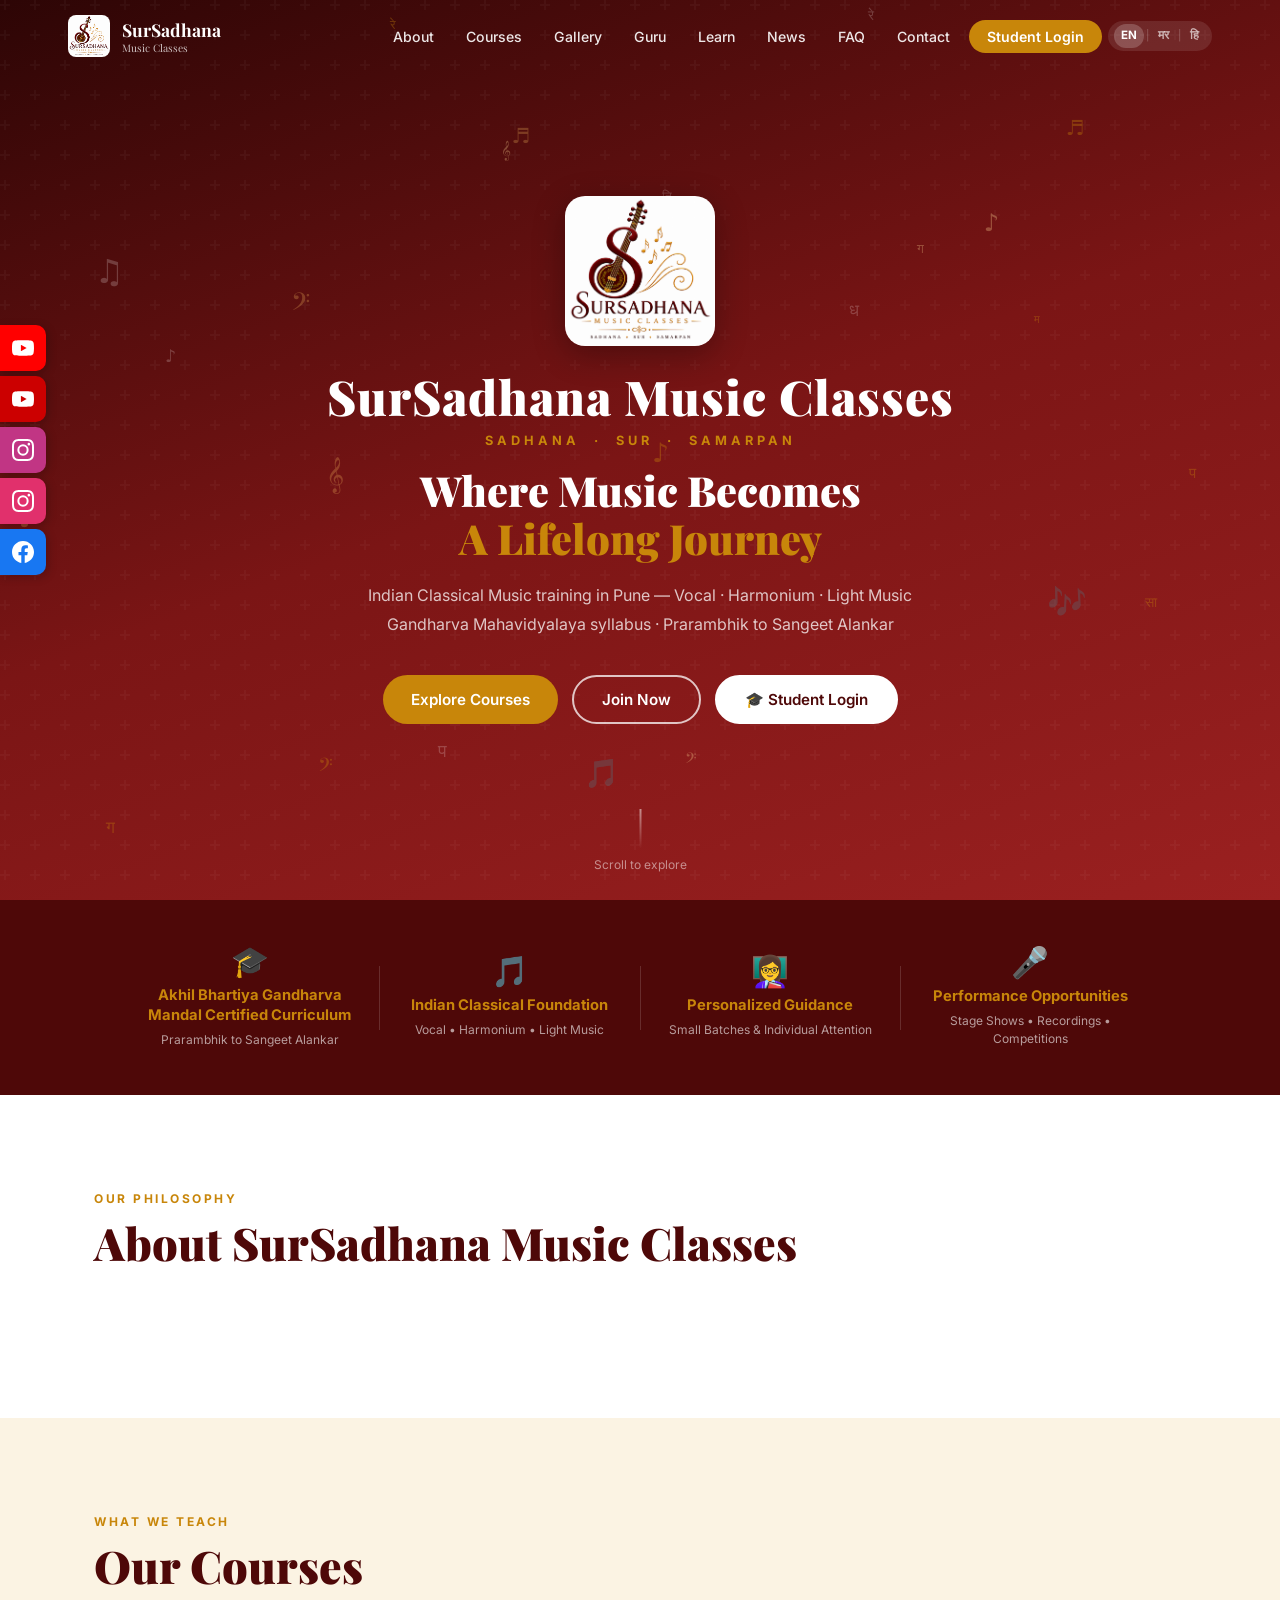
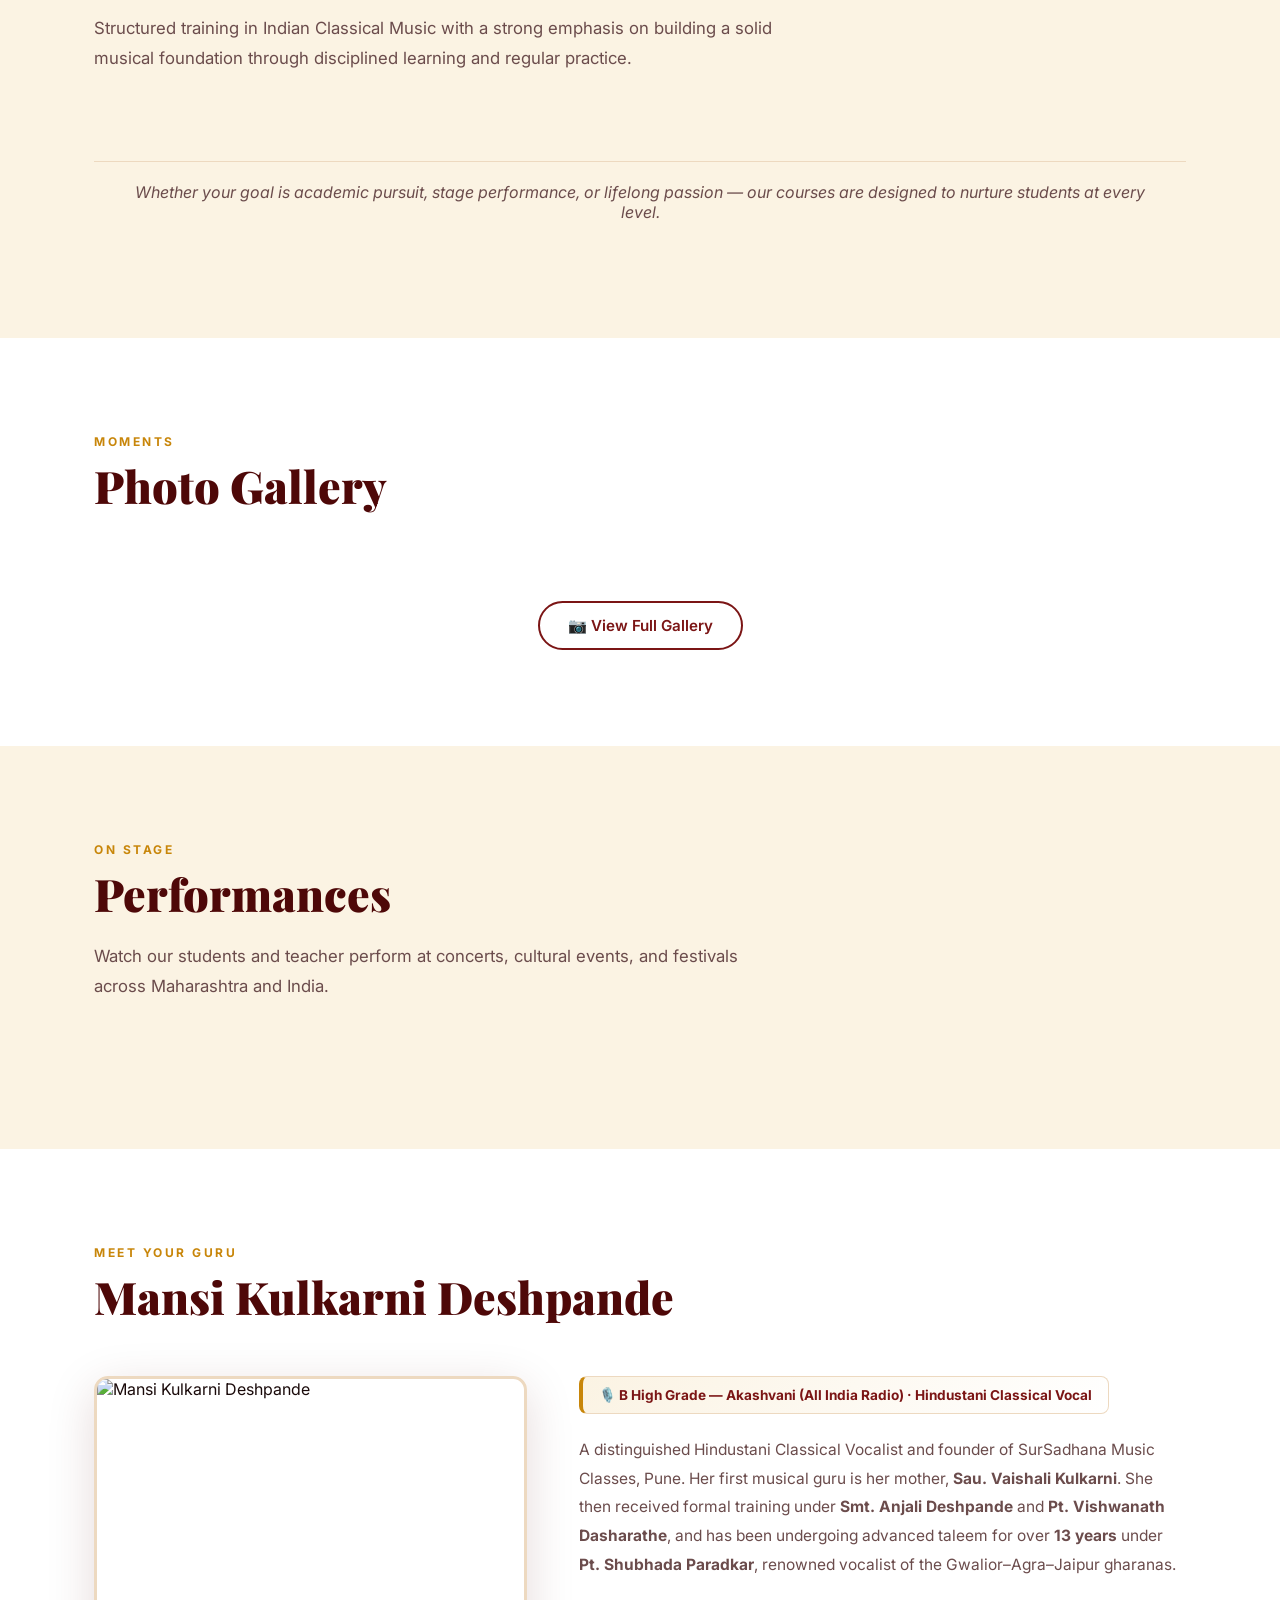
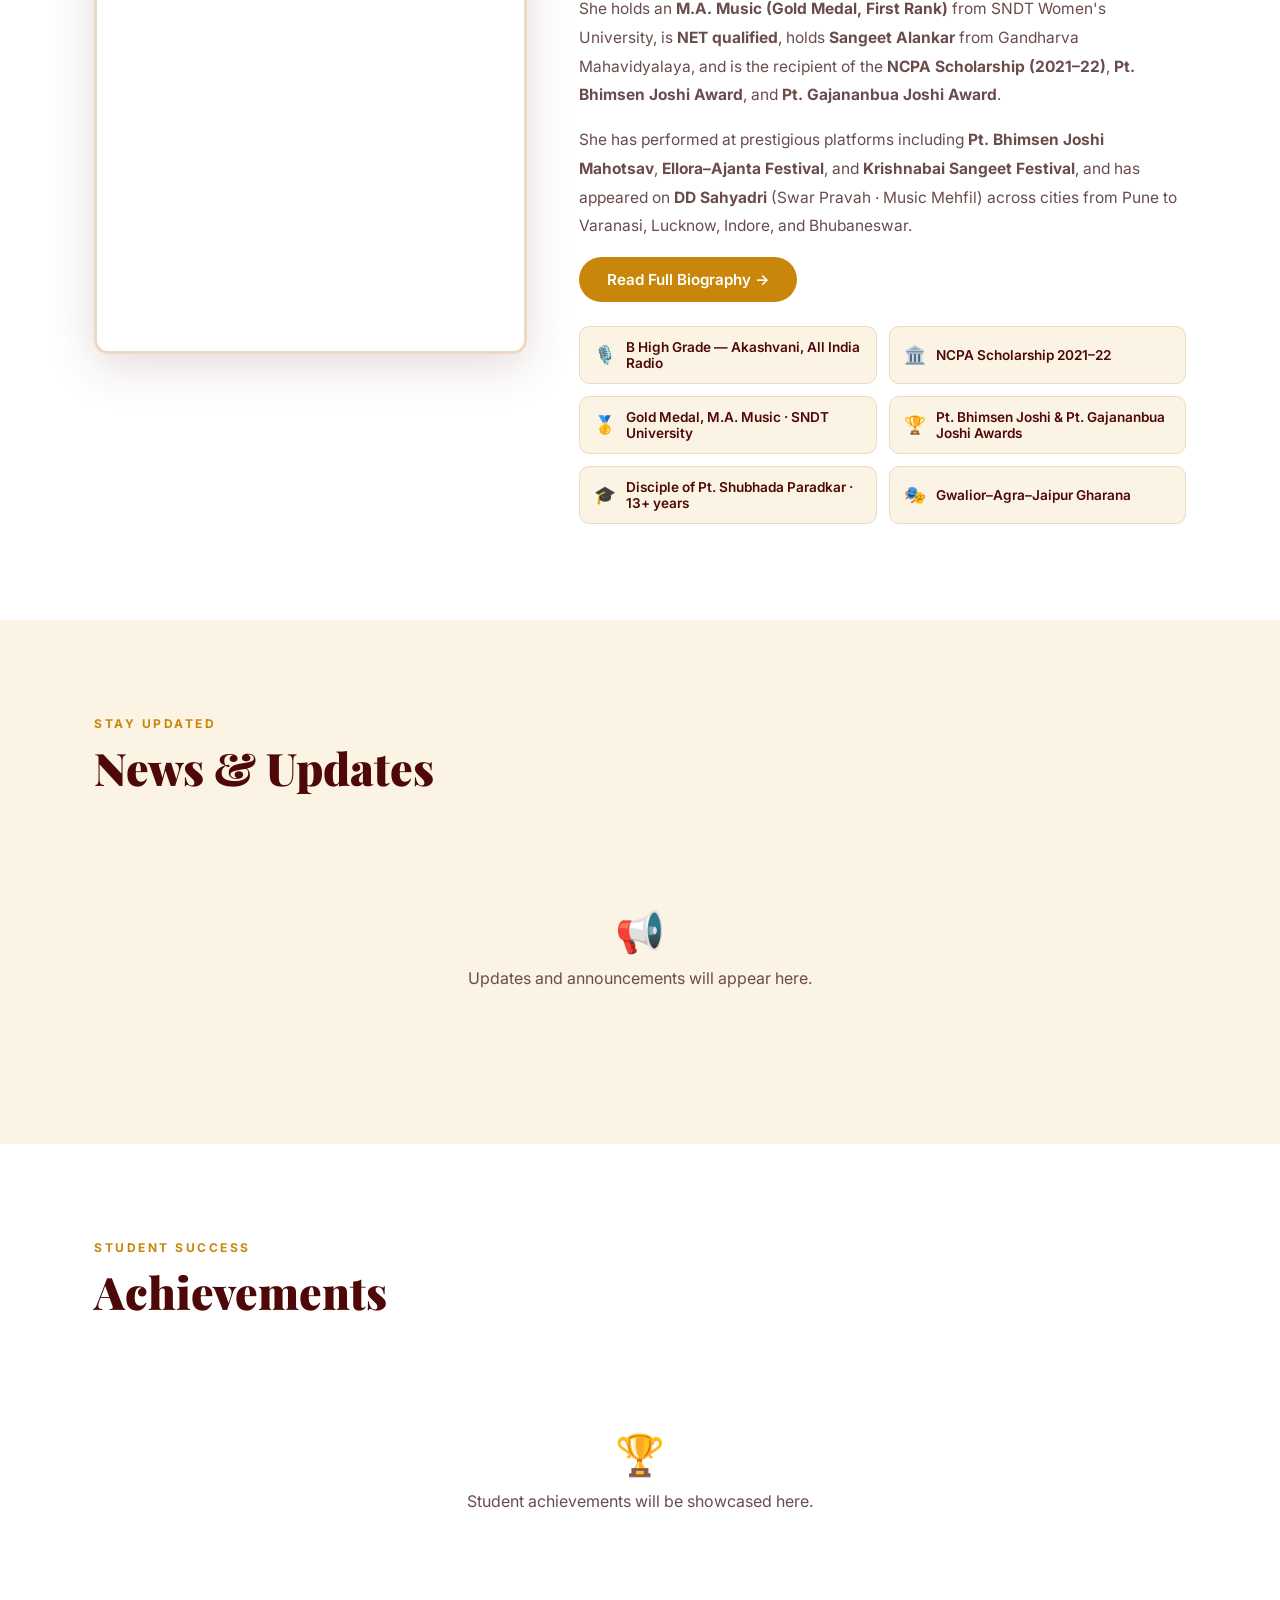
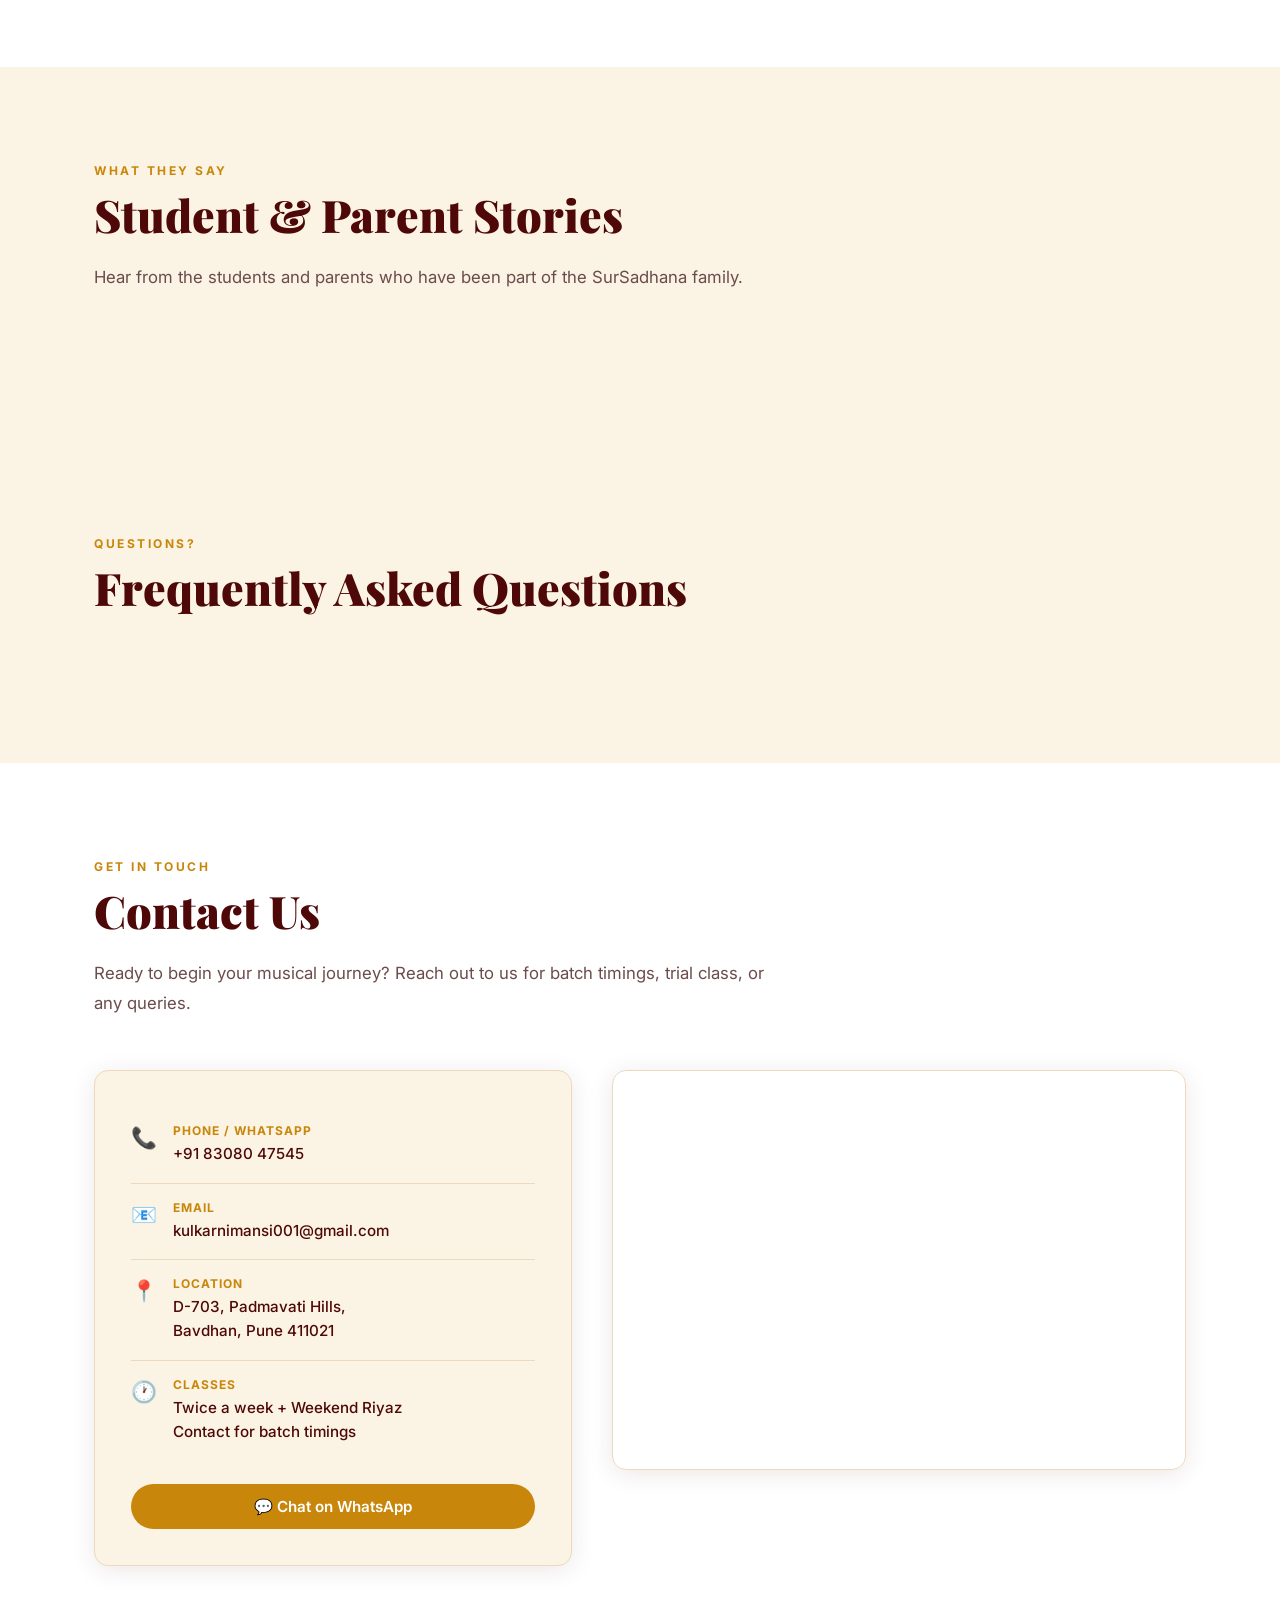
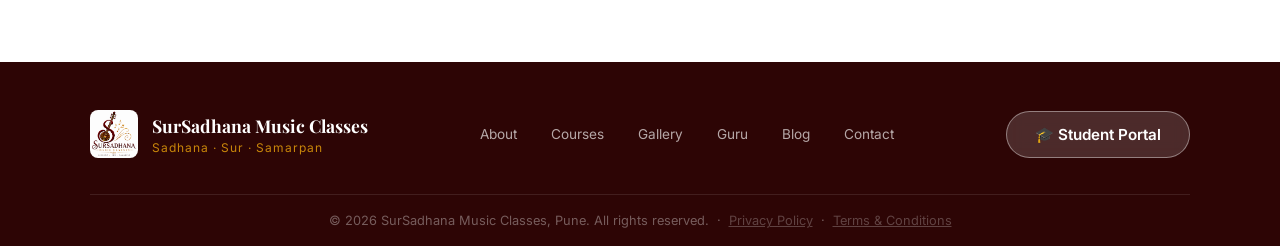
==== commit 3fb7989e: "News: auto-fetch YouTube thumbnail from mediaUrl, show YouTube embed/Instagram link in modal, displa" ====
--- a/index.html
+++ b/index.html
@@ -298,6 +298,7 @@
       <div class="news-date" id="newsModalDate"></div>
       <h3 class="news-modal-title" id="newsModalTitle"></h3>
       <div class="news-modal-body" id="newsModalBody"></div>
+      <div id="newsModalAlbum"></div>
     </div>
   </div>
 </div>
--- a/css/style.css
+++ b/css/style.css
@@ -667,10 +667,20 @@
 .sf-fb  { background: #1877F2; }
 
 @media (max-width: 600px) {
-  .social-float a       { width: 38px; height: 38px; }
-  .social-float a svg   { width: 38px; height: 38px; padding: 10px; }
-  .social-float a:hover { width: 38px; }   /* no expand on mobile */
+  /* Social bar moves to bottom horizontal strip on mobile */
+  .social-float {
+    flex-direction: row; left: 0; right: 0;
+    top: auto; bottom: 0; transform: none;
+    justify-content: center; gap: 0;
+    background: rgba(0,0,0,.88); backdrop-filter: blur(6px);
+    padding: 2px 0; padding-bottom: env(safe-area-inset-bottom, 2px);
+  }
+  .social-float a       { width: 56px; height: 52px; border-radius: 0; }
+  .social-float a:hover { width: 56px; box-shadow: none; }
+  .social-float a svg   { width: 56px; height: 52px; padding: 13px; }
   .social-float .sf-label { display: none; }
+  /* Reserve space so content doesn't hide behind the bar */
+  body { padding-bottom: 56px; }
 }
 
 /* ── BACK TO TOP ──────────────────────────────────────────────────── */
@@ -704,8 +714,10 @@
     box-shadow: 0 8px 24px rgba(0,0,0,.12);
     gap: 4px;
   }
-  .nav-links.open { display: flex; }
+  .nav-links.open { display: flex; overflow-y: auto; max-height: calc(100vh - var(--nav-h)); }
   .nav-links a { color: var(--text-muted) !important; padding: 11px 16px; font-size: .95rem; }
+  .lang-switch { display: flex; justify-content: center; gap: 6px; margin-top: 8px; padding-top: 12px; border-top: 1px solid #eee; }
+  .lang-btn { min-height: 44px; min-width: 48px; padding: 8px 16px; font-size: .9rem !important; }
   .nav-hamburger { display: block; }
   .hero-btns { flex-direction: column; align-items: center; }
   .teacher-highlights { grid-template-columns: 1fr; }
@@ -895,8 +907,8 @@
 ════════════════════════════════════════════════════════════════════ */
 /* ── Guru hero — editorial split ─────────────────────────────────── */
 @keyframes guruImgReveal {
-  from { opacity: 0; transform: scale(1.07); filter: brightness(.65); }
-  to   { opacity: 1; transform: scale(1);    filter: brightness(1); }
+  from { transform: scale(1.15); }
+  to   { transform: scale(1); }
 }
 @keyframes guruFadeUp {
   from { opacity: 0; transform: translateY(22px); }
@@ -908,34 +920,33 @@
 }
 
 .guru-hero {
-  min-height: 100vh; display: flex;
+  height: 100vh; display: flex;
   position: relative; overflow: hidden;
   background: #0b0104;
 }
 
-/* Photo panel — fills left ~57% */
+/* Photo panel — fills left ~47% */
 .guru-hero-img-panel {
-  position: relative; flex: 0 0 57%; overflow: hidden;
+  position: relative; flex: 0 0 47%; overflow: hidden;
 }
 .guru-hero-photo {
   width: 100%; height: 100%;
-  object-fit: cover; object-position: 52% 12%;
+  object-fit: cover; object-position: 48% 6%;
   display: block;
-  animation: guruImgReveal 1.8s cubic-bezier(.22,.6,.36,1) both;
-}
-/* Multi-directional fade: right edge into content, bottom darkened */
+  animation: guruImgReveal 2.4s cubic-bezier(.22,.6,.36,1) both;
+}
+/* Right-edge blend + soft top fade into nav */
 .guru-hero-img-overlay {
   position: absolute; inset: 0; pointer-events: none;
   background:
-    linear-gradient(to right,  transparent 45%, #0b0104 96%),
-    linear-gradient(to top,    rgba(11,1,4,.75) 0%, transparent 38%),
-    linear-gradient(to bottom, rgba(11,1,4,.45) 0%, transparent 22%);
+    linear-gradient(to right, transparent 50%, #0b0104 95%),
+    linear-gradient(to bottom, rgba(11,1,4,.8) 0%, rgba(11,1,4,.3) 12%, transparent 25%);
 }
 
 /* Content panel — right side */
 .guru-hero-content {
-  flex: 1; display: flex; flex-direction: column; justify-content: center;
-  padding: calc(var(--nav-h) + 56px) 60px 80px 44px;
+  flex: 1; display: flex; flex-direction: column; justify-content: flex-start;
+  padding: calc(var(--nav-h) + 28px) 60px 32px 48px;
   position: relative; z-index: 2;
 }
 .guru-hero-rule {
@@ -1053,6 +1064,11 @@
 .lineage-connector { width: 2px; height: 36px; background: linear-gradient(to bottom, var(--gold), var(--maroon)); }
 .lineage-name { font-family: var(--font-display); font-weight: 700; font-size: 1.05rem; color: var(--maroon-dark); }
 .lineage-desc { font-size: .8rem; color: var(--text-muted); margin-top: 3px; }
+
+/* Guru bio layout — responsive grid classes */
+.guru-bio-grid       { display: grid; grid-template-columns: 1fr 1.6fr; gap: 52px; align-items: start; margin-top: 48px; }
+.guru-highlights-grid { display: grid; grid-template-columns: 1fr 1fr; gap: 14px; }
+.guru-stat           { flex: 1; min-width: 90px; }
 
 /* ── EXTRA RESPONSIVE ─────────────────────────────────────────────── */
 @media (max-width: 900px) {
@@ -1067,8 +1083,8 @@
 }
 @media (max-width: 768px) {
   /* Guru hero — stacks vertically on mobile */
-  .guru-hero            { flex-direction: column; }
-  .guru-hero-img-panel  { flex: none; width: 100%; height: 62vh; min-height: 280px; }
+  .guru-hero            { flex-direction: column; height: auto; min-height: 100vh; }
+  .guru-hero-img-panel  { flex: none; width: 100%; height: 55vh; min-height: 260px; }
   .guru-hero-photo      { object-position: 52% 8%; }
   .guru-hero-img-overlay {
     background:
@@ -1084,8 +1100,17 @@
   .blog-grid          { grid-template-columns: 1fr; }
   .awards-grid        { grid-template-columns: 1fr 1fr; }
   .blog-modal         { padding: 24px 18px; }
+  /* Guru bio grid collapses to single column */
+  .guru-bio-grid      { grid-template-columns: 1fr; gap: 32px; margin-top: 28px; }
+  .guru-highlights-grid { grid-template-columns: 1fr 1fr; }
+  /* Lightbox: tighter on small screens */
+  .lightbox img       { max-width: calc(100vw - 72px); max-height: 78vh; }
+  .lightbox-nav       { width: 36px; height: 36px; font-size: 1.5rem; }
+  .lightbox-prev      { left: 8px; }
+  .lightbox-next      { right: 8px; }
 }
 @media (max-width: 480px) {
-  .gallery-full-grid  { grid-template-columns: 1fr; }
-  .awards-grid        { grid-template-columns: 1fr; }
-}
+  .gallery-full-grid    { grid-template-columns: 1fr; }
+  .awards-grid          { grid-template-columns: 1fr; }
+  .guru-highlights-grid { grid-template-columns: 1fr; }
+}
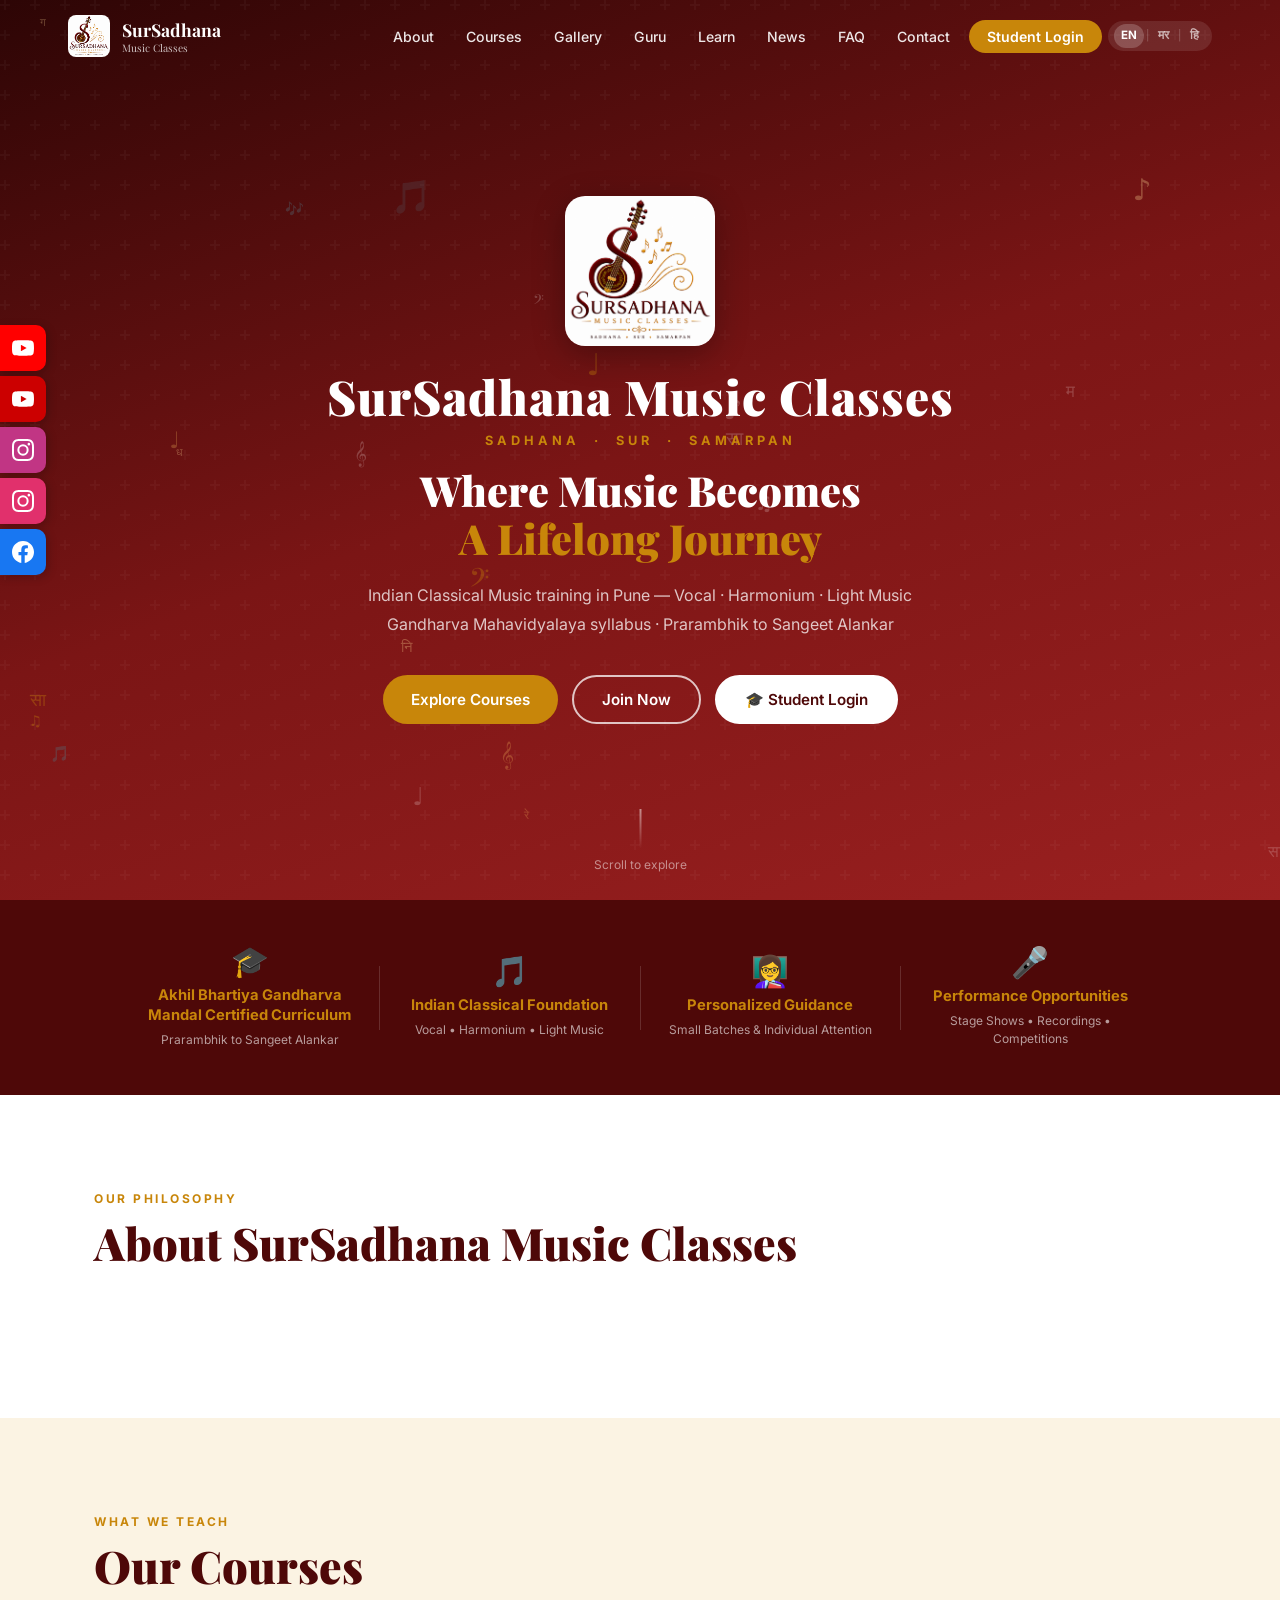
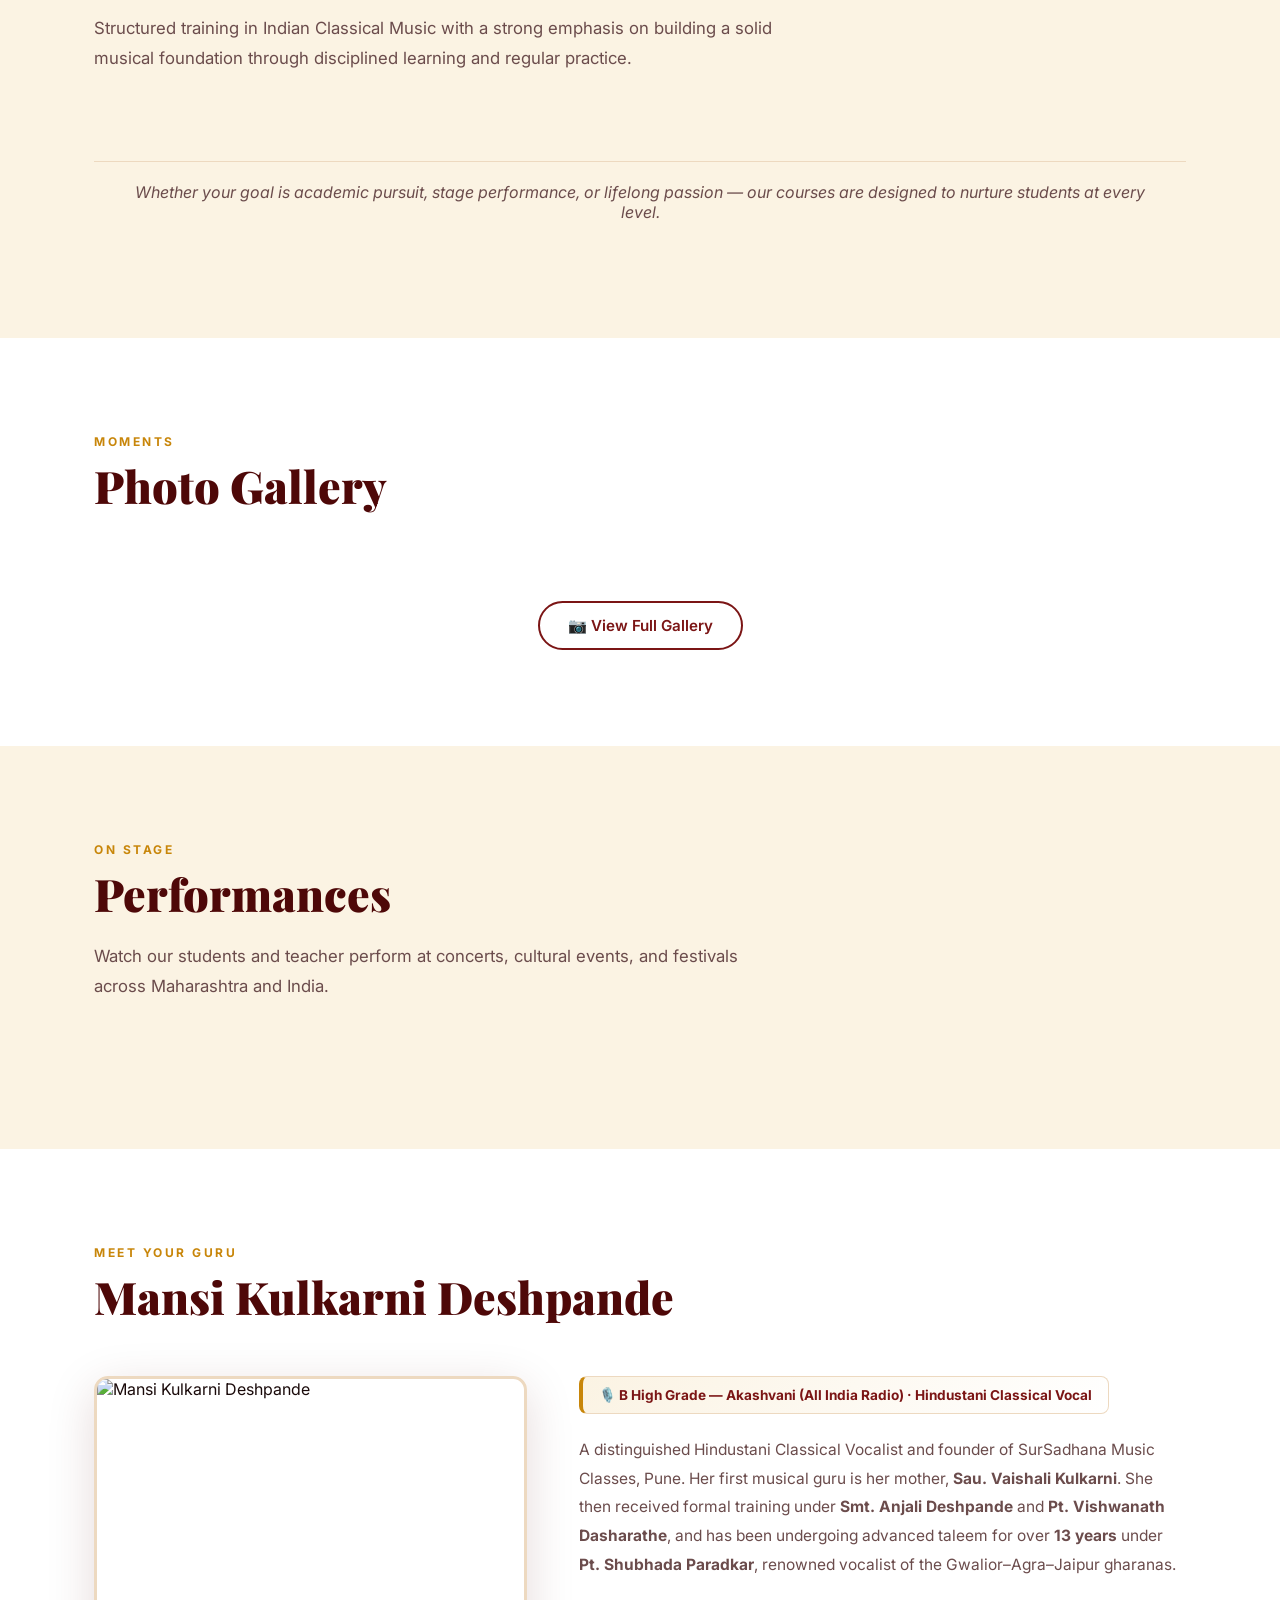
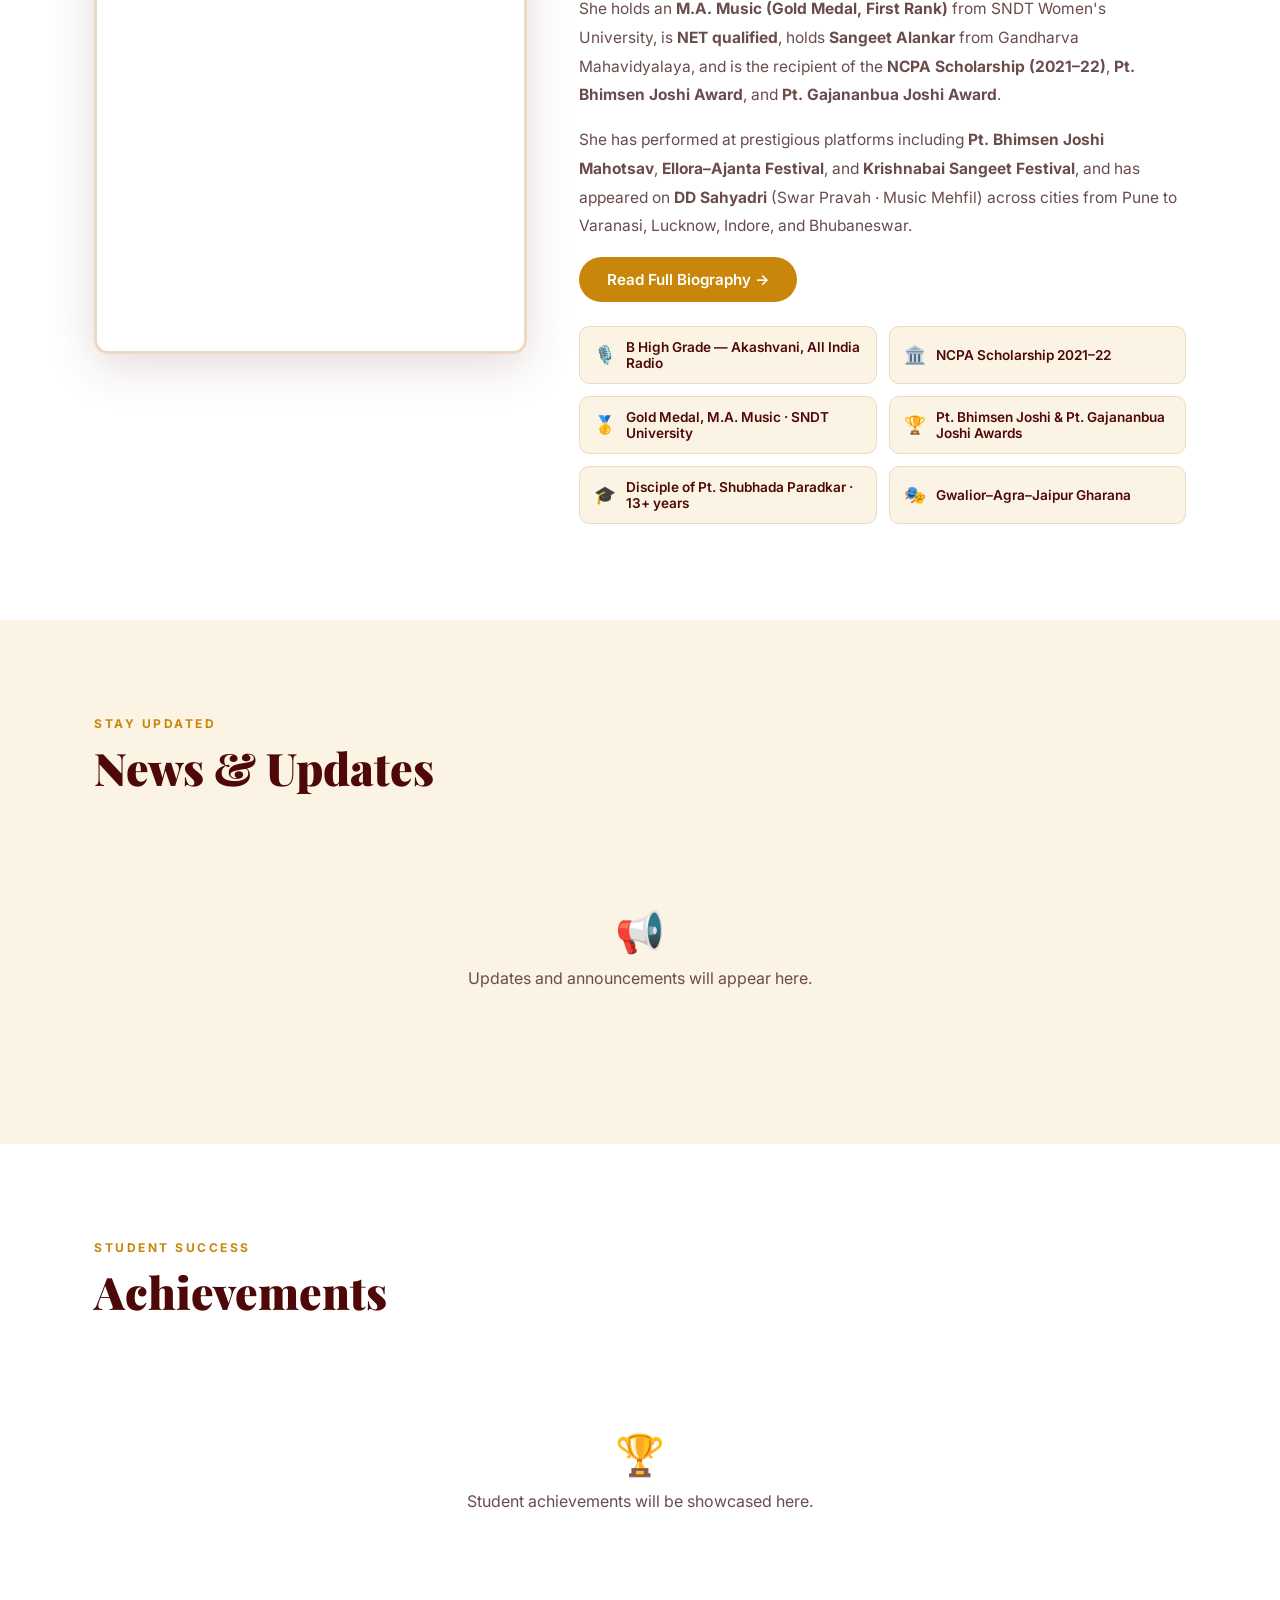
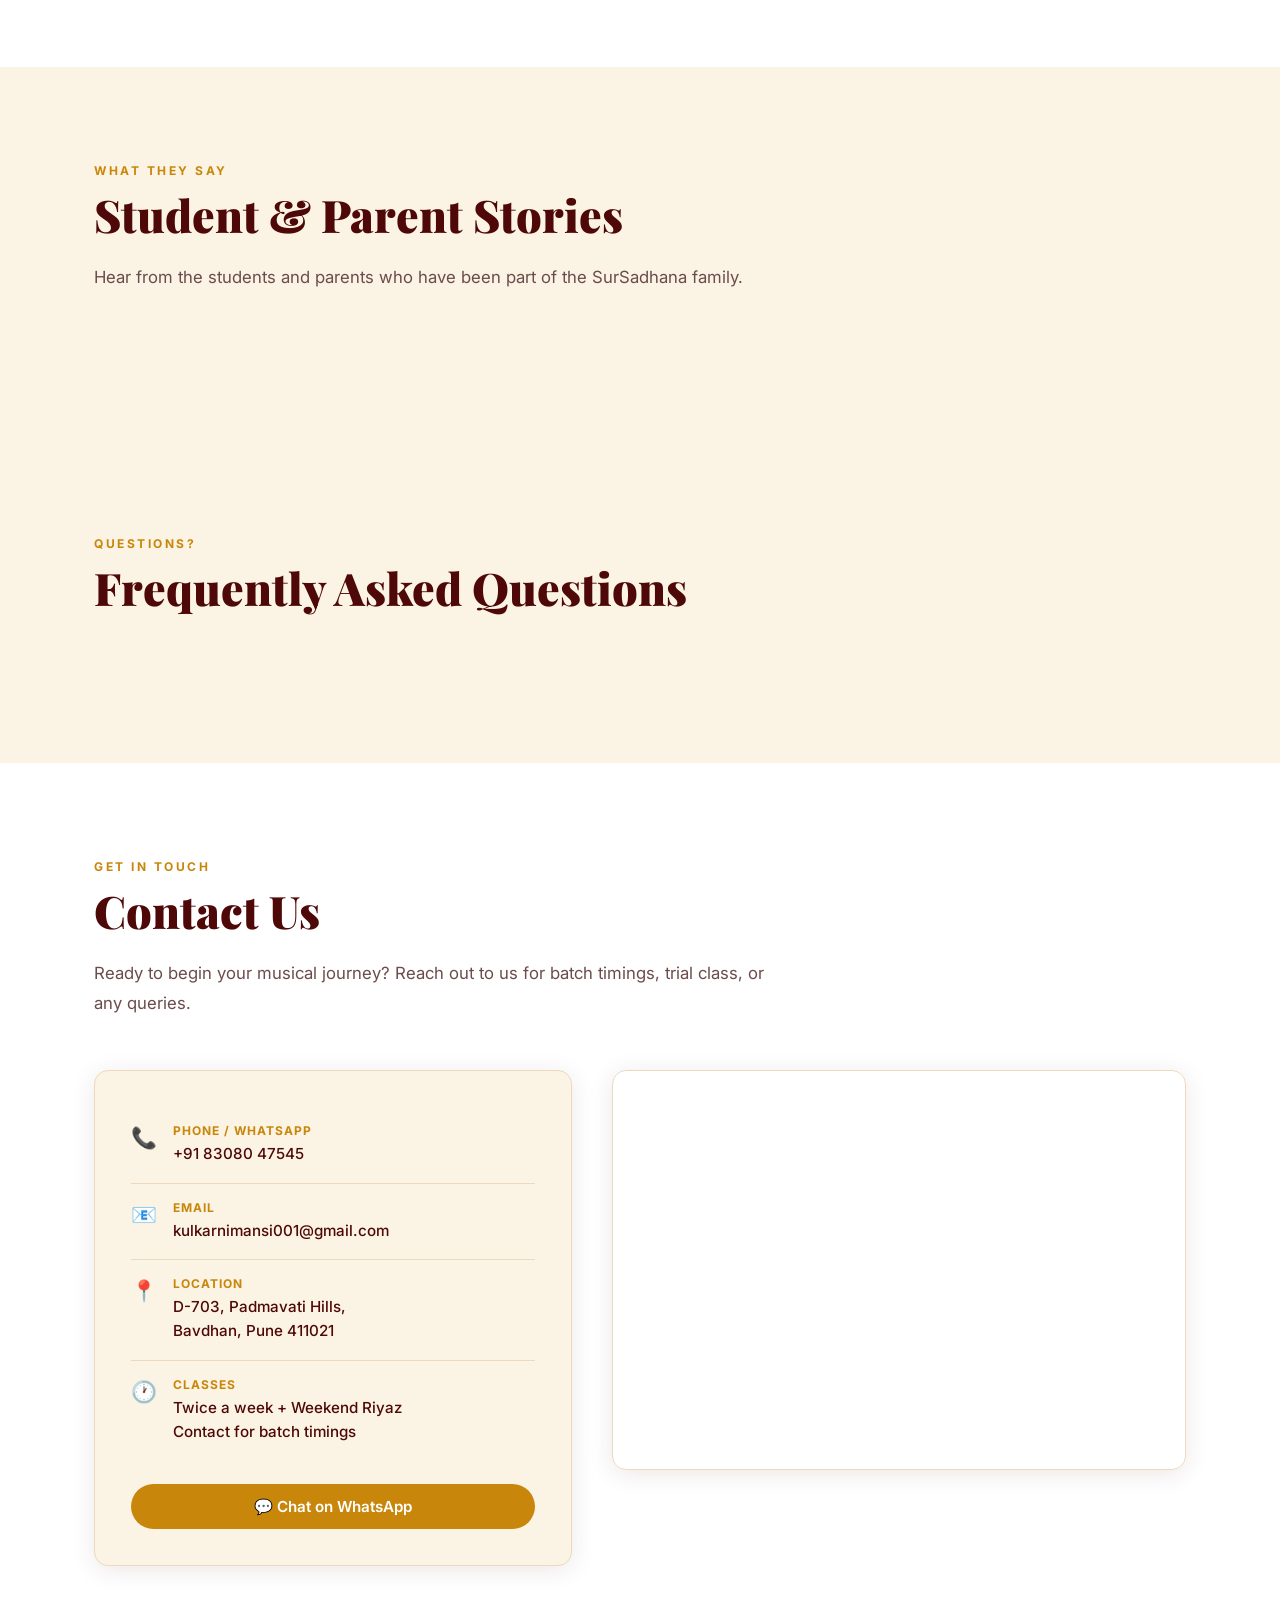
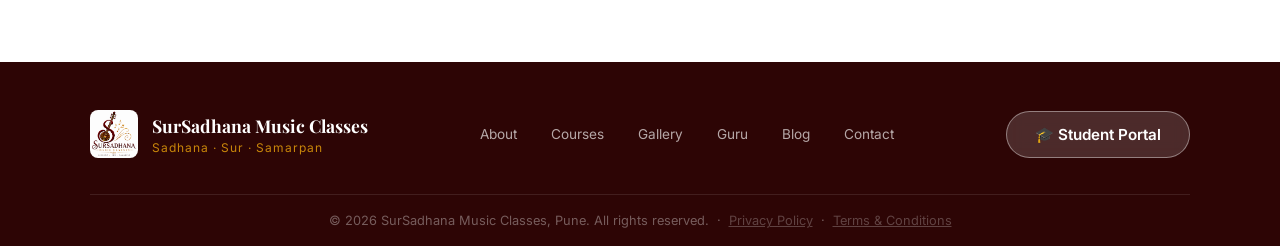
==== commit 8f5194ba: "Rename guru.html to mansideshpande.html The page is Mansi's professional profile -- biography, train" ====
--- a/index.html
+++ b/index.html
@@ -159,7 +159,7 @@
       <li><a href="#about"       data-i18n="nav.about">About</a></li>
       <li><a href="#courses"     data-i18n="nav.courses">Courses</a></li>
       <li><a href="gallery.html" data-i18n="nav.gallery">Gallery</a></li>
-      <li><a href="guru.html"    data-i18n="nav.guru">Guru</a></li>
+      <li><a href="mansideshpande.html"    data-i18n="nav.guru">Guru</a></li>
       <li><a href="blog.html"    data-i18n="nav.learn">Learn</a></li>
       <li><a href="#news"        data-i18n="nav.news">News</a></li>
       <li><a href="faq.html"     data-i18n="nav.faq">FAQ</a></li>
@@ -335,7 +335,7 @@
         <p id="teacherBio2">She holds an <strong>M.A. Music (Gold Medal, First Rank)</strong> from SNDT Women's University, is <strong>NET qualified</strong>, holds <strong>Sangeet Alankar</strong> from Gandharva Mahavidyalaya, and is the recipient of the <strong>NCPA Scholarship (2021–22)</strong>, <strong>Pt. Bhimsen Joshi Award</strong>, and <strong>Pt. Gajananbua Joshi Award</strong>.</p>
         <p id="teacherBio3">She has performed at prestigious platforms including <strong>Pt. Bhimsen Joshi Mahotsav</strong>, <strong>Ellora–Ajanta Festival</strong>, and <strong>Krishnabai Sangeet Festival</strong>, and has appeared on <strong>DD Sahyadri</strong> (Swar Pravah · Music Mehfil) across cities from Pune to Varanasi, Lucknow, Indore, and Bhubaneswar.</p>
         <div style="margin-bottom:20px">
-          <a href="guru.html" class="btn btn-gold" data-i18n="teacher.readBio">Read Full Biography →</a>
+          <a href="mansideshpande.html" class="btn btn-gold" data-i18n="teacher.readBio">Read Full Biography →</a>
         </div>
         <div class="teacher-highlights" id="teacherHighlights">
           <div class="highlight-item">
@@ -488,7 +488,7 @@
       <a href="#about"       data-i18n="footer.about">About</a>
       <a href="#courses"     data-i18n="footer.courses">Courses</a>
       <a href="gallery.html" data-i18n="footer.gallery">Gallery</a>
-      <a href="guru.html"    data-i18n="footer.guru">Guru</a>
+      <a href="mansideshpande.html"    data-i18n="footer.guru">Guru</a>
       <a href="blog.html"    data-i18n="footer.blog">Blog</a>
       <a href="#contact"     data-i18n="footer.contact">Contact</a>
     </div>
--- a/css/style.css
+++ b/css/style.css
@@ -1002,26 +1002,34 @@
 .timeline { position: relative; max-width: 820px; margin: 52px auto 0; }
 .timeline::before {
   content: ''; position: absolute; left: 50%; top: 0; bottom: 0;
-  width: 2px; background: linear-gradient(to bottom, var(--gold), var(--maroon));
+  width: 3px; background: linear-gradient(to bottom, var(--gold), rgba(123,21,21,.25));
   transform: translateX(-50%);
 }
 .timeline-item { display: flex; gap: 48px; margin-bottom: 52px; position: relative; align-items: flex-start; }
 .timeline-item:nth-child(even) { flex-direction: row-reverse; }
 .timeline-dot {
-  position: absolute; left: 50%; top: 10px;
-  width: 14px; height: 14px; border-radius: 50%;
+  position: absolute; left: 50%; top: 14px;
+  width: 20px; height: 20px; border-radius: 50%;
   background: var(--gold); border: 3px solid #fff;
-  box-shadow: 0 0 0 3px var(--gold);
-  transform: translateX(-50%); z-index: 1;
+  box-shadow: 0 0 0 3px var(--gold), 0 0 14px rgba(193,150,88,.45);
+  transform: translateX(-50%); z-index: 1; flex-shrink: 0;
 }
 .timeline-content {
   flex: 1; background: #fff; border-radius: var(--radius);
-  padding: 22px 26px; border: 1px solid var(--border); box-shadow: var(--shadow);
-}
+  padding: 24px 28px; box-shadow: 0 4px 24px rgba(0,0,0,.09);
+  border-top: 3px solid var(--gold);
+  transition: transform .22s ease, box-shadow .22s ease;
+}
+.timeline-content:hover { transform: translateY(-4px); box-shadow: 0 12px 36px rgba(0,0,0,.13); }
 .timeline-item:nth-child(even) .timeline-content { text-align: right; }
-.timeline-year  { font-size: .75rem; font-weight: 700; color: var(--gold); text-transform: uppercase; letter-spacing: 1.5px; margin-bottom: 5px; }
-.timeline-title { font-family: var(--font-display); font-size: 1.05rem; font-weight: 700; color: var(--maroon-dark); margin-bottom: 7px; }
-.timeline-text  { font-size: .88rem; color: var(--text-muted); line-height: 1.7; }
+.timeline-year {
+  display: inline-block; font-size: .68rem; font-weight: 800;
+  color: var(--maroon-dark); background: rgba(193,150,88,.12);
+  text-transform: uppercase; letter-spacing: 1.5px; margin-bottom: 9px;
+  padding: 3px 11px; border-radius: 20px; border: 1px solid rgba(193,150,88,.35);
+}
+.timeline-title { font-family: var(--font-display); font-size: 1.08rem; font-weight: 700; color: var(--maroon-dark); margin-bottom: 9px; }
+.timeline-text  { font-size: .88rem; color: var(--text-muted); line-height: 1.78; }
 .timeline-spacer{ flex: 1; }
 
 /* Philosophy */
@@ -1053,17 +1061,26 @@
 .award-desc  { font-size: .8rem; color: var(--text-muted); line-height: 1.6; }
 
 /* Gharana lineage */
-.lineage-tree { display: flex; flex-direction: column; align-items: center; margin-top: 48px; }
+.lineage-tree { display: flex; flex-direction: column; align-items: center; margin-top: 40px; }
 .lineage-node {
-  text-align: center; padding: 16px 36px; min-width: 260px;
-  background: #fff; border: 2px solid var(--gold); border-radius: 10px; box-shadow: var(--shadow);
+  display: flex; align-items: center; gap: 20px;
+  padding: 18px 22px; width: 100%; max-width: 520px;
+  background: #fff; border: 2px solid var(--gold); border-radius: 14px; box-shadow: var(--shadow);
 }
 .lineage-node.root { background: var(--maroon-dark); border-color: var(--gold); }
 .lineage-node.root .lineage-name { color: #fff; }
-.lineage-node.root .lineage-desc { color: rgba(255,255,255,.65); }
-.lineage-connector { width: 2px; height: 36px; background: linear-gradient(to bottom, var(--gold), var(--maroon)); }
-.lineage-name { font-family: var(--font-display); font-weight: 700; font-size: 1.05rem; color: var(--maroon-dark); }
-.lineage-desc { font-size: .8rem; color: var(--text-muted); margin-top: 3px; }
+.lineage-node.root .lineage-desc { color: rgba(255,255,255,.7); }
+.lineage-badge { font-size: .68rem; font-weight: 700; letter-spacing: .08em; text-transform: uppercase; margin-top: 6px; color: var(--gold); }
+.lineage-photo { width: 72px; height: 72px; border-radius: 50%; object-fit: cover; flex-shrink: 0; border: 2.5px solid var(--gold); background: #f3f4f6; }
+.lineage-avatar { width: 72px; height: 72px; border-radius: 50%; flex-shrink: 0; border: 2.5px solid var(--gold); background: #f5e6e6; display: flex; align-items: center; justify-content: center; font-size: 1.6rem; }
+.lineage-info { flex: 1; min-width: 0; }
+.lineage-connector { width: 2px; height: 32px; background: linear-gradient(to bottom, var(--gold), var(--maroon)); }
+.lineage-name { font-family: var(--font-display); font-weight: 700; font-size: 1rem; color: var(--maroon-dark); }
+.lineage-desc { font-size: .8rem; color: var(--text-muted); margin-top: 3px; line-height: 1.5; }
+@media (max-width: 600px) {
+  .lineage-node { gap: 14px; padding: 14px; }
+  .lineage-photo, .lineage-avatar { width: 56px; height: 56px; font-size: 1.3rem; }
+}
 
 /* Guru bio layout — responsive grid classes */
 .guru-bio-grid       { display: grid; grid-template-columns: 1fr 1.6fr; gap: 52px; align-items: start; margin-top: 48px; }
